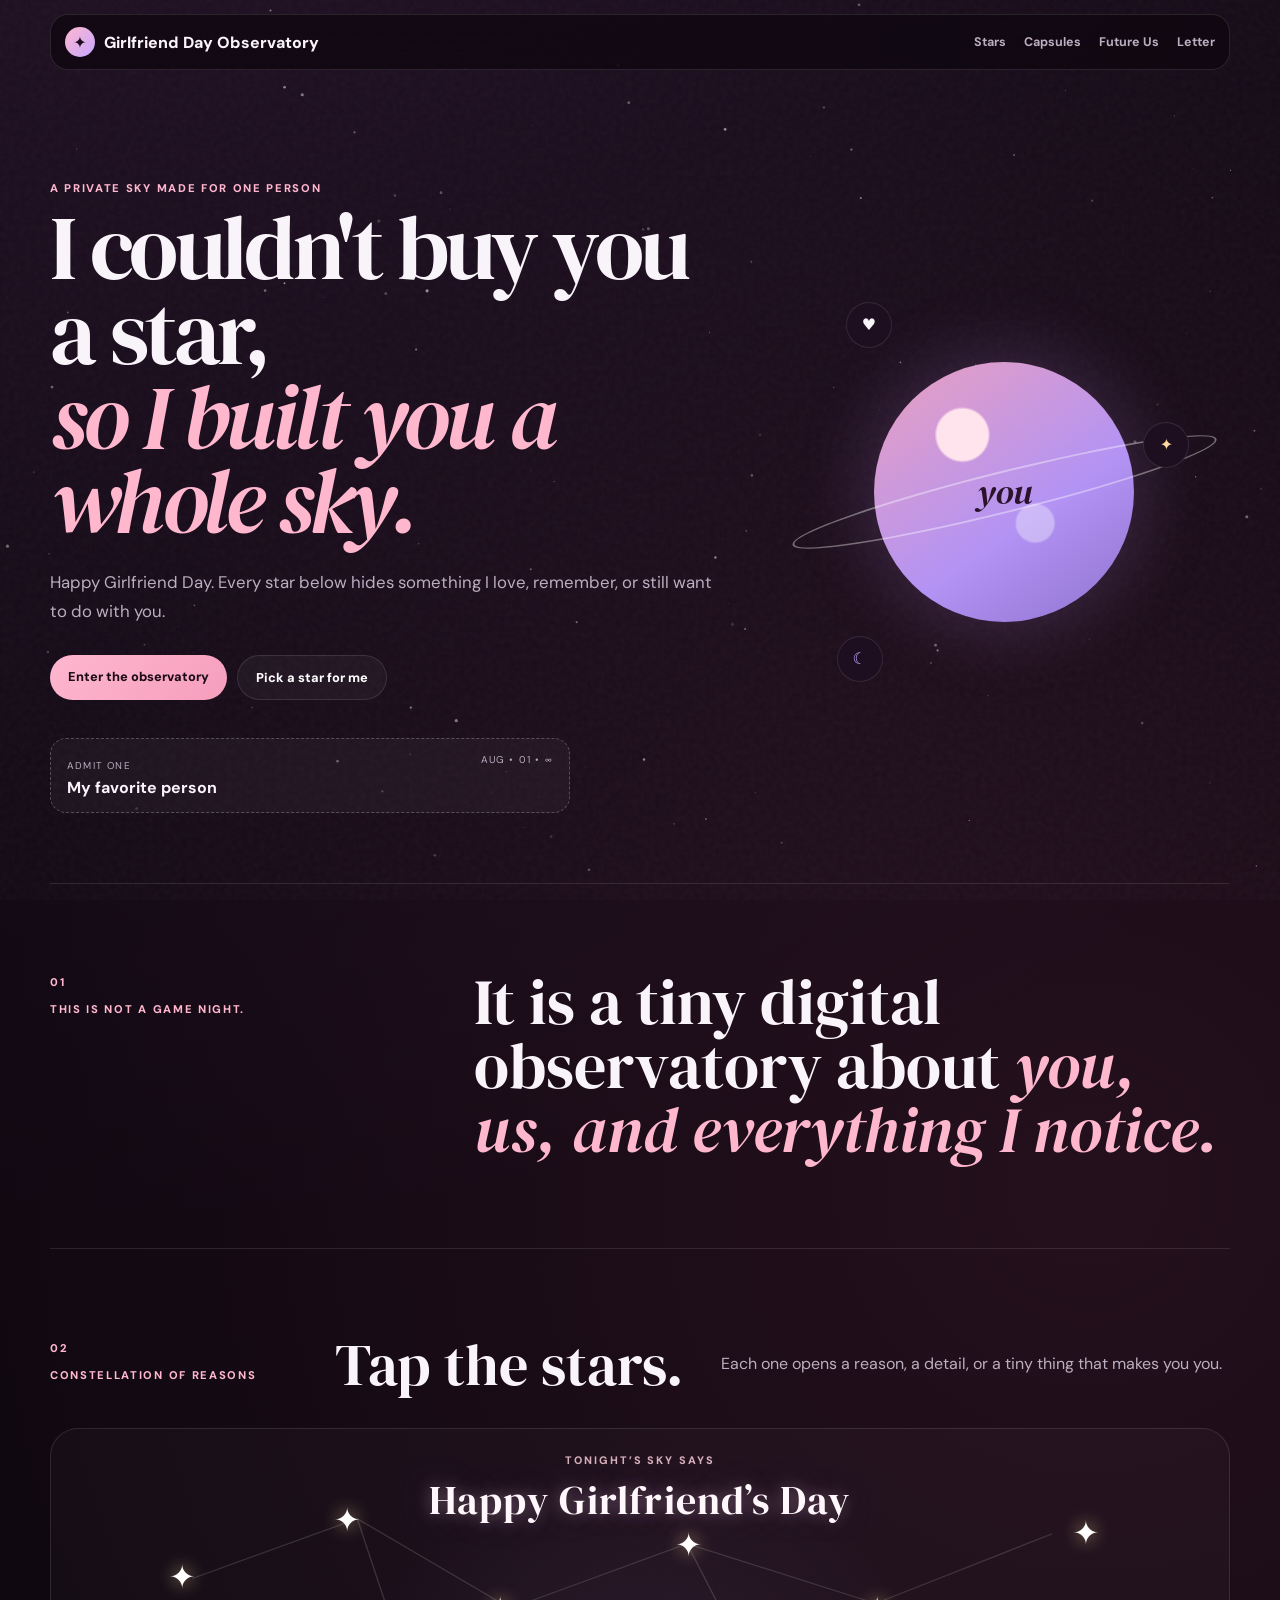
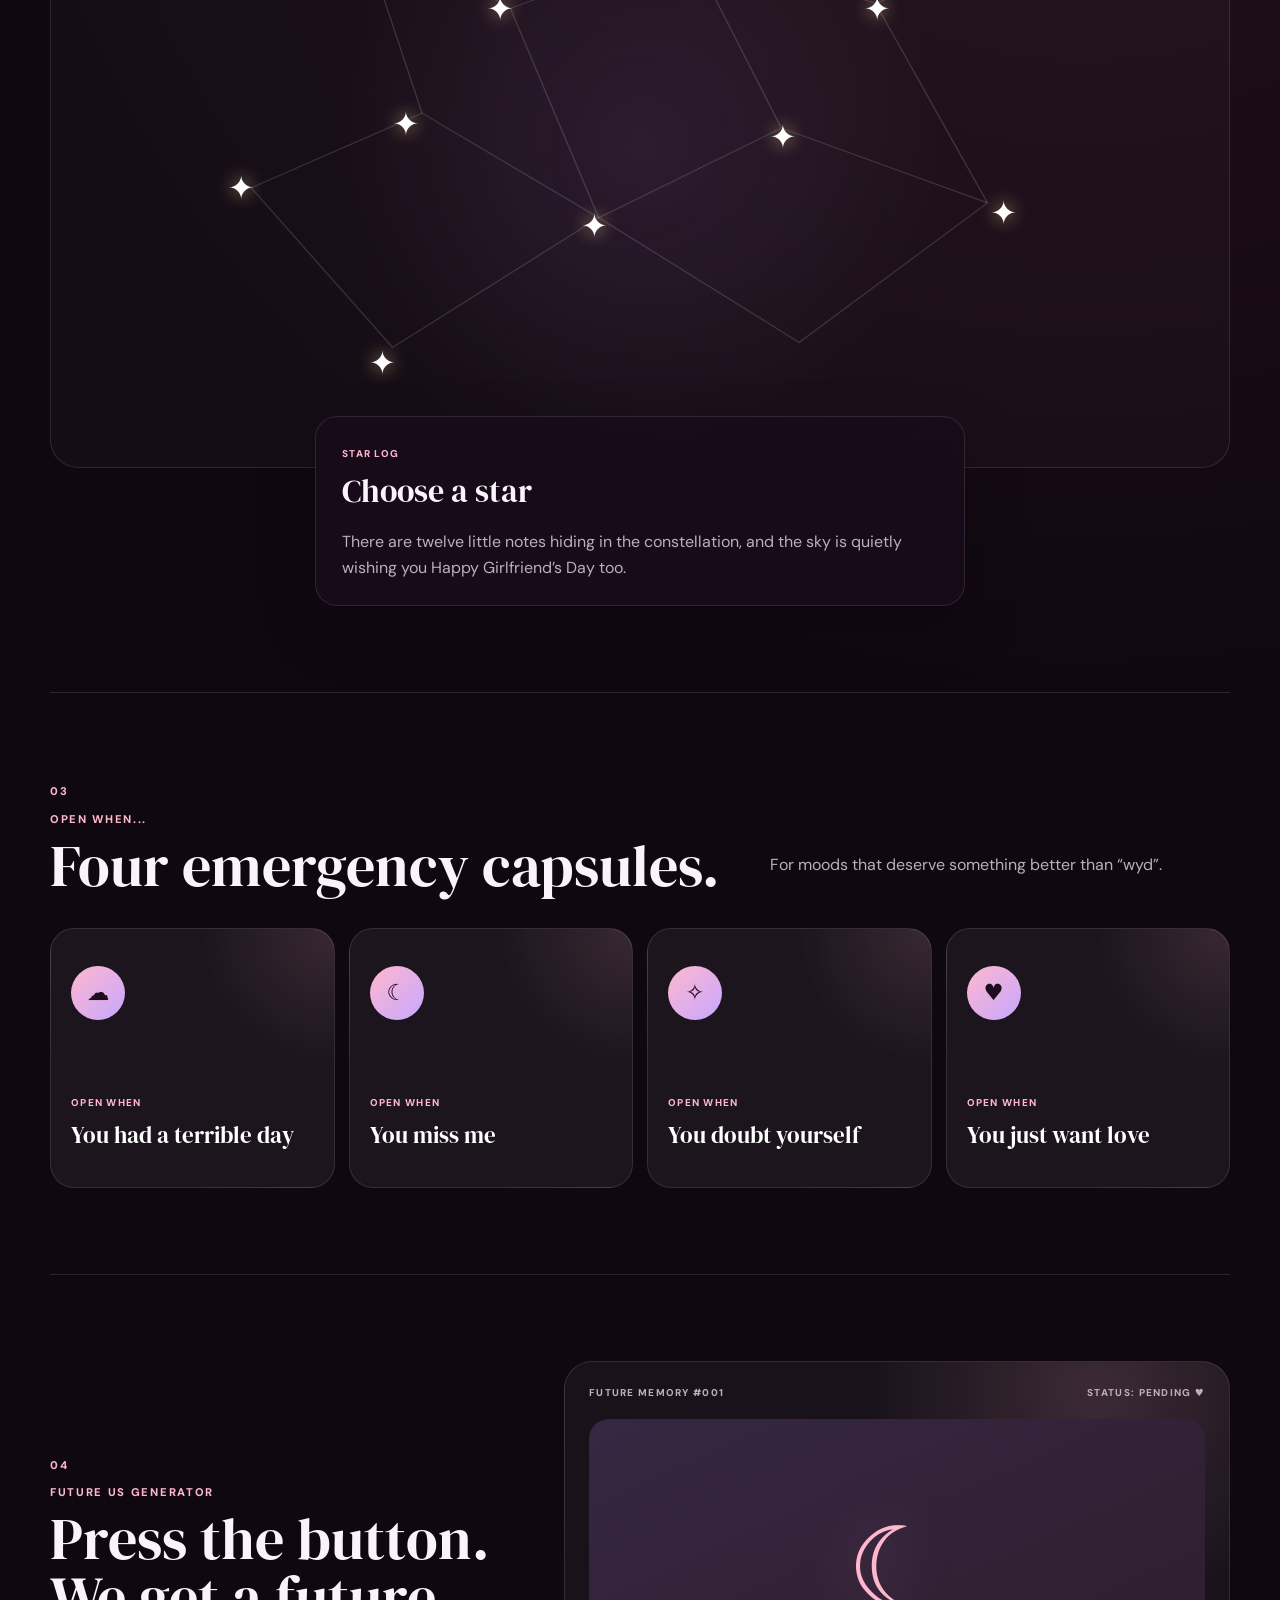
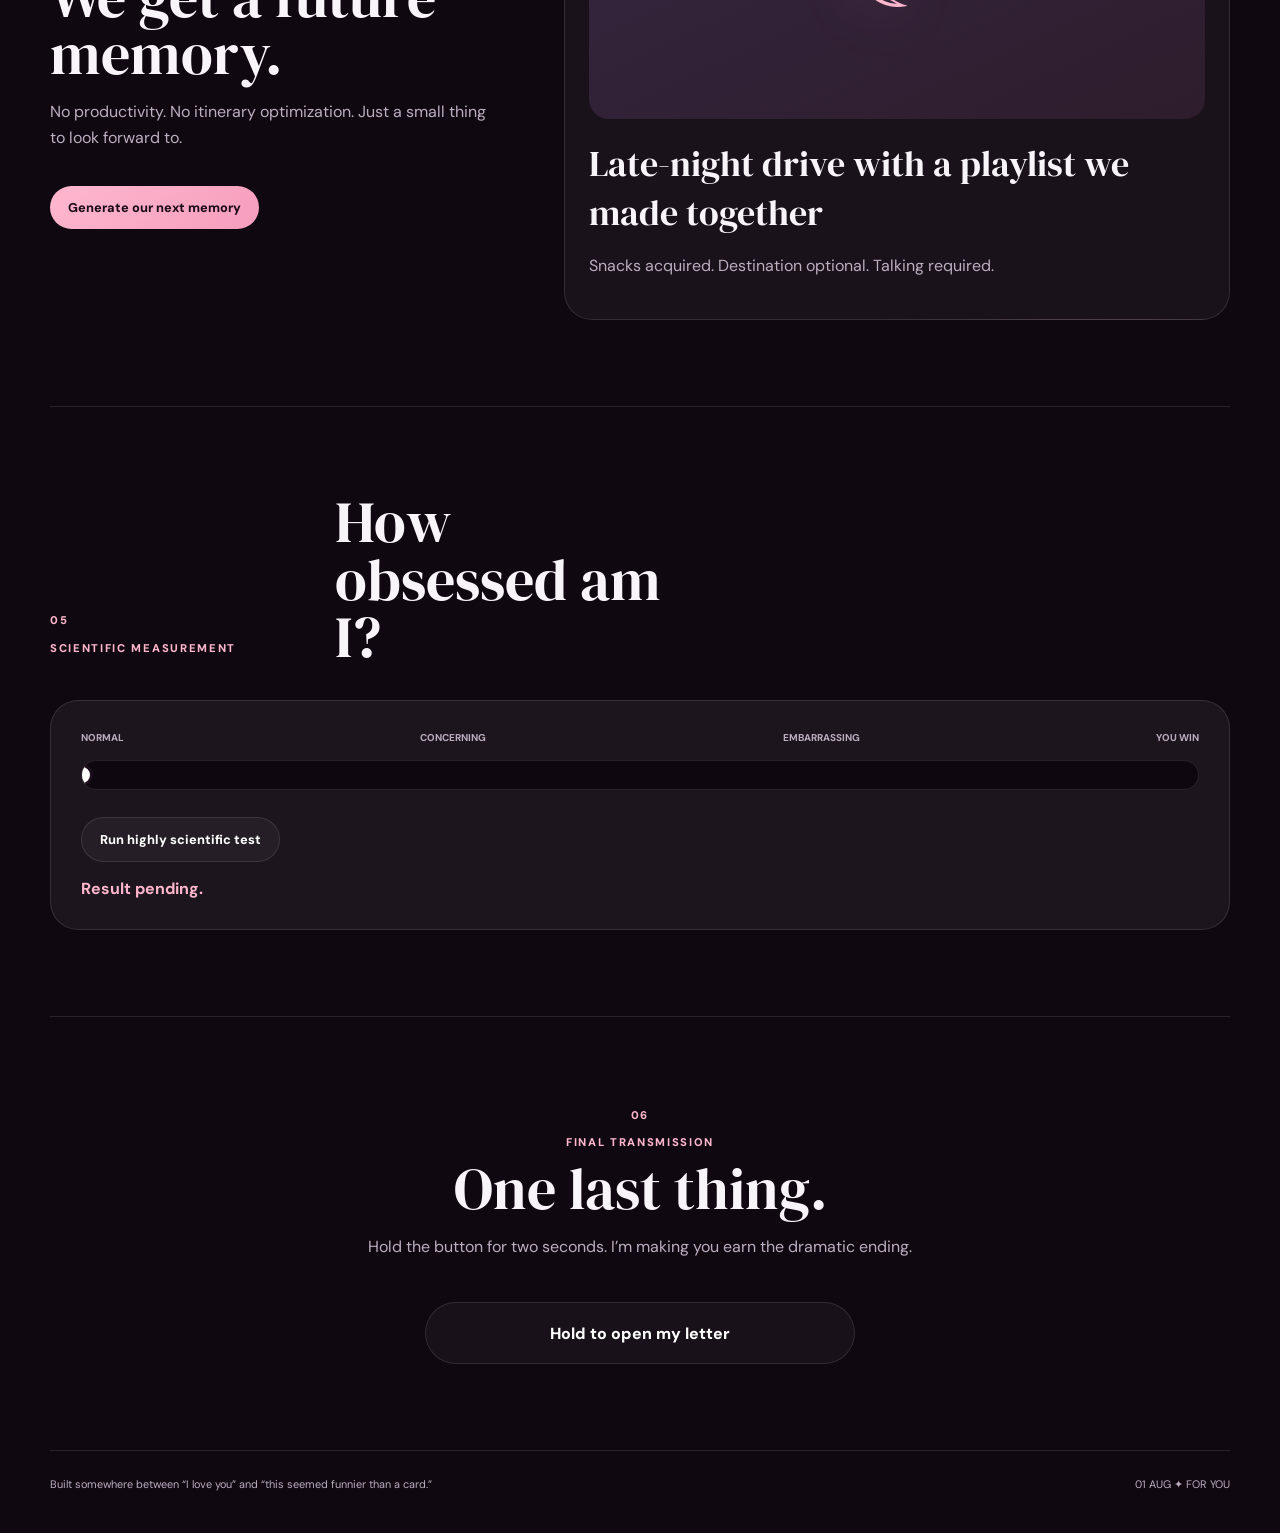
==== index.html @ 7afa55a2 "Add files via upload" ====
<!DOCTYPE html>
<html lang="en">
<head>
  <meta charset="UTF-8" />
  <meta name="viewport" content="width=device-width, initial-scale=1.0" />
  <meta name="theme-color" content="#120914" />
  <meta name="description" content="A private Happy Girlfriend Day observatory made for one person." />
  <title>For My Favorite Person ✦</title>
  <link rel="preconnect" href="https://fonts.googleapis.com">
  <link rel="preconnect" href="https://fonts.gstatic.com" crossorigin>
  <link href="https://fonts.googleapis.com/css2?family=DM+Sans:wght@400;500;600;700;800&family=DM+Serif+Display:ital@0;1&display=swap" rel="stylesheet">
  <link rel="stylesheet" href="styles.css?v=2" />
</head>
<body>
  <canvas id="sky" aria-hidden="true"></canvas>

  <div class="grain" aria-hidden="true"></div>

  <header class="topbar">
    <a class="brand" href="#home">
      <span class="brand-mark">✦</span>
      <span>Girlfriend Day Observatory</span>
    </a>
    <nav>
      <a href="#constellation">Stars</a>
      <a href="#capsules">Capsules</a>
      <a href="#future">Future Us</a>
      <a href="#letter">Letter</a>
    </nav>
  </header>

  <main>
    <section class="hero" id="home">
      <div class="hero-copy">
        <p class="eyebrow">A private sky made for one person</p>
        <h1>I couldn't buy you a star,<br><em>so I built you a whole sky.</em></h1>
        <p class="hero-sub">
          Happy Girlfriend Day. Every star below hides something I love, remember,
          or still want to do with you.
        </p>

        <div class="hero-actions">
          <a class="primary" href="#constellation">Enter the observatory</a>
          <button class="ghost" id="randomStarBtn" type="button">Pick a star for me</button>
        </div>

        <div class="ticket">
          <div>
            <span>ADMIT ONE</span>
            <strong>My favorite person</strong>
          </div>
          <div class="ticket-code">AUG • 01 • ∞</div>
        </div>
      </div>

      <div class="hero-orbit" aria-hidden="true">
        <div class="planet">
          <div class="planet-ring"></div>
          <span>you</span>
        </div>
        <span class="orbit-dot dot-1">♥</span>
        <span class="orbit-dot dot-2">✦</span>
        <span class="orbit-dot dot-3">☾</span>
      </div>
    </section>

    <section class="section intro-strip">
      <div>
        <span class="section-no">01</span>
        <p>This is not a game night.</p>
      </div>
      <h2>It is a tiny digital observatory about <em>you, us, and everything I notice.</em></h2>
    </section>

    <section class="section constellation-section" id="constellation">
      <div class="section-heading">
        <div>
          <span class="section-no">02</span>
          <p>Constellation of reasons</p>
        </div>
        <h2>Tap the stars.</h2>
        <p>Each one opens a reason, a detail, or a tiny thing that makes you you.</p>
      </div>

      <div class="constellation-wrap">
        <div class="constellation-message" aria-hidden="true">
          <span>Tonight’s sky says</span>
          <strong>Happy Girlfriend’s Day</strong>
        </div>
        <svg class="constellation-lines" viewBox="0 0 1000 640" preserveAspectRatio="none" aria-hidden="true">
          <path d="M120 150 L260 90 L390 180 L540 115 L700 175 L850 105" />
          <path d="M170 360 L315 285 L465 390 L620 300 L795 375" />
          <path d="M260 90 L315 285 M390 180 L465 390 M540 115 L620 300 M700 175 L795 375" />
          <path d="M170 360 L290 520 L465 390 L635 515 L795 375" />
        </svg>

        <button class="star s1" data-title="Your laugh" data-copy="The kind that makes me forget what I was saying because now I’m just watching you laugh.">✦</button>
        <button class="star s2" data-title="Your little rants" data-copy="I genuinely love the way a five-minute story becomes a full documentary when you care about something.">✦</button>
        <button class="star s3" data-title="Your softness" data-copy="You can be strong and still be so gentle with the people you love. I notice that.">✦</button>
        <button class="star s4" data-title="Your brain" data-copy="The way you think, argue, notice patterns, and somehow remember the weirdest details is ridiculously attractive.">✦</button>
        <button class="star s5" data-title="Your face when you’re trying not to smile" data-copy="You are terrible at hiding it. Please never get better at that.">✦</button>
        <button class="star s6" data-title="Your effort" data-copy="You show up. Even when you’re tired. Even when no one sees the effort behind it. I see it.">✦</button>
        <button class="star s7" data-title="The way we talk" data-copy="Serious for ten minutes, completely unserious for twenty, back to serious like nothing happened.">✦</button>
        <button class="star s8" data-title="How safe you feel" data-copy="Not boring-safe. Home-safe. Like I can be stupid, honest, quiet, annoying, tired, and still be wanted.">✦</button>
        <button class="star s9" data-title="Your ambition" data-copy="You want more from your life, and you actually work for it. That makes me proud of you.">✦</button>
        <button class="star s10" data-title="Us" data-copy="Somehow my favorite part is still the ordinary stuff. Sitting. Talking. Watching. Existing next to you.">✦</button>
        <button class="star s11" data-title="Your chaos" data-copy="Respectfully, you are occasionally a menace. Unfortunately for me, that is part of the charm.">✦</button>
        <button class="star s12" data-title="The future" data-copy="Not because I know every detail. Because I like the idea that there are still so many versions of us we haven’t met yet.">✦</button>
      </div>

      <div class="star-card" id="starCard" aria-live="polite">
        <span>STAR LOG</span>
        <h3>Choose a star</h3>
        <p>There are twelve little notes hiding in the constellation, and the sky is quietly wishing you Happy Girlfriend’s Day too.</p>
      </div>
    </section>

    <section class="section capsules-section" id="capsules">
      <div class="section-heading split">
        <div>
          <span class="section-no">03</span>
          <p>Open when...</p>
          <h2>Four emergency capsules.</h2>
        </div>
        <p>For moods that deserve something better than “wyd”.</p>
      </div>

      <div class="capsule-grid">
        <button class="capsule" data-capsule="bad-day">
          <span class="capsule-icon">☁</span>
          <small>OPEN WHEN</small>
          <strong>You had a terrible day</strong>
        </button>
        <button class="capsule" data-capsule="miss-me">
          <span class="capsule-icon">☾</span>
          <small>OPEN WHEN</small>
          <strong>You miss me</strong>
        </button>
        <button class="capsule" data-capsule="doubt">
          <span class="capsule-icon">✧</span>
          <small>OPEN WHEN</small>
          <strong>You doubt yourself</strong>
        </button>
        <button class="capsule" data-capsule="random">
          <span class="capsule-icon">♥</span>
          <small>OPEN WHEN</small>
          <strong>You just want love</strong>
        </button>
      </div>

      <dialog id="capsuleDialog">
        <button class="dialog-close" aria-label="Close" type="button">×</button>
        <span class="dialog-kicker">MESSAGE RECEIVED</span>
        <h3 id="capsuleTitle"></h3>
        <p id="capsuleCopy"></p>
        <div class="dialog-signoff">— from your extremely biased boyfriend</div>
      </dialog>
    </section>

    <section class="section future-section" id="future">
      <div class="future-copy">
        <span class="section-no">04</span>
        <p>Future us generator</p>
        <h2>Press the button.<br>We get a future memory.</h2>
        <p class="muted">No productivity. No itinerary optimization. Just a small thing to look forward to.</p>
        <button class="primary" id="futureBtn" type="button">Generate our next memory</button>
      </div>

      <div class="future-card" id="futureCard">
        <div class="future-card-top">
          <span>FUTURE MEMORY #001</span>
          <span>STATUS: PENDING ♥</span>
        </div>
        <div class="future-visual">
          <span class="future-symbol">☾</span>
        </div>
        <h3>Late-night drive with a playlist we made together</h3>
        <p>Snacks acquired. Destination optional. Talking required.</p>
      </div>
    </section>

    <section class="section meter-section">
      <div class="section-heading">
        <div>
          <span class="section-no">05</span>
          <p>Scientific measurement</p>
        </div>
        <h2>How obsessed am I?</h2>
      </div>

      <div class="meter-shell">
        <div class="meter-labels">
          <span>normal</span>
          <span>concerning</span>
          <span>embarrassing</span>
          <span>you win</span>
        </div>
        <div class="meter-track">
          <div class="meter-fill" id="meterFill"></div>
          <div class="meter-knob" id="meterKnob"></div>
        </div>
        <button class="ghost light" id="meterBtn" type="button">Run highly scientific test</button>
        <p id="meterResult">Result pending.</p>
      </div>
    </section>

    <section class="section letter-section" id="letter">
      <div class="letter-panel">
        <span class="section-no">06</span>
        <p>Final transmission</p>
        <h2>One last thing.</h2>
        <p class="muted">
          Hold the button for two seconds. I’m making you earn the dramatic ending.
        </p>

        <button class="hold-button" id="holdButton" type="button">
          <span class="hold-progress" id="holdProgress"></span>
          <span class="hold-label">Hold to open my letter</span>
        </button>

        <div class="final-letter" id="finalLetter" hidden>
          <span>For you,</span>
          <p>
            Happy Girlfriend Day. I know there are a thousand easier ways to say I love you,
            but apparently I am the kind of person who builds a website instead.
          </p>
          <p>
            Thank you for being the person I can be serious with, stupid with, quiet with,
            competitive with, and completely myself with. I love the big moments with you,
            but I think I love the tiny ones even more.
          </p>
          <p>
            I hope you always know how loved, admired, wanted, and chosen you are.
            Not just today. Not just when things are easy. You.
          </p>
          <strong>Happy Girlfriend Day, pretty girl. ♥</strong>
        </div>
      </div>
    </section>
  </main>

  <footer>
    <span>Built somewhere between “I love you” and “this seemed funnier than a card.”</span>
    <span>01 AUG ✦ FOR YOU</span>
  </footer>

  <script src="script.js?v=2"></script>
</body>
</html>
---- styles.css ----
:root {
  --ink: #f9f3fa;
  --muted: #bcaec1;
  --bg: #100811;
  --bg-2: #160a19;
  --card: rgba(255,255,255,.055);
  --line: rgba(255,255,255,.11);
  --pink: #ffb7ce;
  --rose: #ed769c;
  --lav: #c7a7ff;
  --gold: #ffd99c;
}
* { box-sizing: border-box; }
html { scroll-behavior: smooth; }
body {
  margin: 0;
  min-height: 100vh;
  color: var(--ink);
  background:
    radial-gradient(circle at 15% -10%, rgba(140, 75, 160, .16), transparent 32%),
    radial-gradient(circle at 85% 25%, rgba(217, 88, 137, .10), transparent 30%),
    var(--bg);
  font-family: "DM Sans", system-ui, sans-serif;
  overflow-x: hidden;
}
button, a, input, select { font: inherit; }
a { color: inherit; }
#sky {
  position: fixed;
  inset: 0;
  z-index: -3;
  width: 100%;
  height: 100%;
  opacity: .62;
}
.grain {
  position: fixed;
  inset: 0;
  z-index: -2;
  opacity: .055;
  pointer-events: none;
  background-image: url("data:image/svg+xml,%3Csvg viewBox='0 0 180 180' xmlns='http://www.w3.org/2000/svg'%3E%3Cfilter id='n'%3E%3CfeTurbulence type='fractalNoise' baseFrequency='.9' numOctaves='4' stitchTiles='stitch'/%3E%3C/filter%3E%3Crect width='100%25' height='100%25' filter='url(%23n)' opacity='.7'/%3E%3C/svg%3E");
}
.topbar {
  position: sticky;
  top: 0;
  z-index: 50;
  width: min(1180px, calc(100% - 32px));
  margin: 14px auto 0;
  padding: 12px 14px;
  border: 1px solid var(--line);
  border-radius: 18px;
  display: flex;
  align-items: center;
  justify-content: space-between;
  gap: 20px;
  background: rgba(13, 6, 15, .72);
  backdrop-filter: blur(18px);
}
.brand {
  display: inline-flex;
  align-items: center;
  gap: 9px;
  text-decoration: none;
  font-weight: 800;
}
.brand-mark {
  width: 30px;
  height: 30px;
  border-radius: 50%;
  display: grid;
  place-items: center;
  color: #1c0d1d;
  background: linear-gradient(135deg, var(--pink), var(--lav));
}
.topbar nav {
  display: flex;
  gap: 18px;
}
.topbar nav a {
  color: var(--muted);
  font-size: .78rem;
  font-weight: 700;
  text-decoration: none;
}
.topbar nav a:hover { color: #fff; }

main {
  width: min(1180px, calc(100% - 32px));
  margin: 0 auto;
}
.hero {
  min-height: 88vh;
  padding: 100px 0 70px;
  display: grid;
  grid-template-columns: minmax(0, 1.2fr) minmax(340px, .8fr);
  align-items: center;
  gap: 50px;
}
.eyebrow,
.section-no,
.section-heading > div > p,
.intro-strip > div > p,
.future-copy > p:first-of-type,
.letter-panel > p:first-of-type {
  color: var(--pink);
  font-size: .7rem;
  font-weight: 800;
  letter-spacing: .15em;
  text-transform: uppercase;
}
.hero h1,
.section h2,
.star-card h3,
.future-card h3,
dialog h3 {
  margin: 0;
  font-family: "DM Serif Display", Georgia, serif;
  font-weight: 400;
}
.hero h1 {
  max-width: 900px;
  font-size: clamp(3rem, 7vw, 6.9rem);
  line-height: .94;
  letter-spacing: -.04em;
}
.hero h1 em {
  color: var(--pink);
  font-weight: 400;
}
.hero-sub {
  max-width: 720px;
  margin: 25px 0 0;
  color: var(--muted);
  font-size: 1.05rem;
  line-height: 1.7;
}
.hero-actions {
  margin-top: 30px;
  display: flex;
  flex-wrap: wrap;
  gap: 10px;
}
.primary, .ghost {
  border: 0;
  border-radius: 999px;
  padding: 13px 18px;
  cursor: pointer;
  font-size: .8rem;
  font-weight: 800;
  text-decoration: none;
}
.primary {
  color: #1c0b17;
  background: linear-gradient(135deg, var(--pink), #f59ebd);
}
.ghost {
  border: 1px solid var(--line);
  color: #fff;
  background: rgba(255,255,255,.04);
}
.primary:hover, .ghost:hover { transform: translateY(-1px); }
.ticket {
  width: min(520px, 100%);
  margin-top: 38px;
  border: 1px dashed rgba(255,255,255,.24);
  border-radius: 16px;
  padding: 14px 16px;
  display: flex;
  justify-content: space-between;
  gap: 20px;
  background: rgba(255,255,255,.035);
}
.ticket span, .ticket-code {
  color: var(--muted);
  font-size: .62rem;
  letter-spacing: .12em;
}
.ticket strong {
  display: block;
  margin-top: 3px;
}
.hero-orbit {
  position: relative;
  min-height: 500px;
  display: grid;
  place-items: center;
}
.planet {
  position: relative;
  width: 260px;
  height: 260px;
  border-radius: 50%;
  display: grid;
  place-items: center;
  color: #2b142b;
  background:
    radial-gradient(circle at 34% 28%, #ffe4ed 0 10%, transparent 11%),
    radial-gradient(circle at 62% 62%, rgba(255,255,255,.35) 0 8%, transparent 9%),
    linear-gradient(145deg, #eaa0bf, #b393f4 60%, #8f72cf);
  box-shadow: 0 0 80px rgba(201, 154, 255, .22);
}
.planet span {
  font-family: "DM Serif Display", serif;
  font-size: 2.2rem;
  font-style: italic;
}
.planet-ring {
  position: absolute;
  inset: 42% -34%;
  border: 2px solid rgba(255,255,255,.38);
  border-radius: 50%;
  transform: rotate(-14deg);
}
.orbit-dot {
  position: absolute;
  width: 46px;
  height: 46px;
  border: 1px solid var(--line);
  border-radius: 50%;
  display: grid;
  place-items: center;
  background: #1d0e20;
}
.dot-1 { top: 12%; left: 15%; }
.dot-2 { right: 9%; top: 36%; color: var(--gold); }
.dot-3 { left: 13%; bottom: 12%; color: var(--lav); }

.section {
  padding: 86px 0;
  border-top: 1px solid var(--line);
}
.intro-strip {
  display: grid;
  grid-template-columns: .65fr 1.35fr;
  gap: 60px;
  align-items: start;
}
.intro-strip h2 {
  max-width: 900px;
  font-size: clamp(2.3rem, 5vw, 4.8rem);
  line-height: 1;
}
.intro-strip h2 em { color: var(--pink); }
.section-heading {
  margin-bottom: 34px;
  display: grid;
  grid-template-columns: .5fr .7fr 1fr;
  gap: 30px;
  align-items: end;
}
.section-heading h2,
.future-copy h2,
.letter-panel h2 {
  font-size: clamp(2.4rem, 4.5vw, 4.7rem);
  line-height: 1;
}
.section-heading > p,
.muted {
  color: var(--muted);
  line-height: 1.65;
}
.section-heading.split {
  grid-template-columns: 1.2fr .8fr;
}
.section-heading.split > div h2 { margin-top: 6px; }

.constellation-wrap {
  position: relative;
  min-height: 640px;
  border: 1px solid var(--line);
  border-radius: 28px;
  overflow: hidden;
  background:
    radial-gradient(circle at center, rgba(159, 115, 200, .12), transparent 45%),
    rgba(255,255,255,.025);
}
.constellation-lines {
  position: absolute;
  inset: 0;
  width: 100%;
  height: 100%;
}
.constellation-lines path {
  fill: none;
  stroke: rgba(255,255,255,.14);
  stroke-width: 1.2;
}
.star {
  position: absolute;
  border: 0;
  padding: 0;
  color: #fff;
  background: none;
  cursor: pointer;
  font-size: 2rem;
  text-shadow: 0 0 18px rgba(255,222,154,.75);
  transition: transform .2s ease, color .2s ease;
}
.star:hover, .star.active {
  color: var(--gold);
  transform: scale(1.45) rotate(12deg);
}
.s1 { left: 10%; top: 20%; }
.s2 { left: 24%; top: 11%; }
.s3 { left: 37%; top: 25%; }
.s4 { left: 53%; top: 15%; }
.s5 { left: 69%; top: 25%; }
.s6 { right: 11%; top: 13%; }
.s7 { left: 15%; top: 53%; }
.s8 { left: 29%; top: 43%; }
.s9 { left: 45%; top: 59%; }
.s10 { left: 61%; top: 45%; }
.s11 { right: 18%; top: 57%; }
.s12 { left: 27%; bottom: 13%; }
.star-card {
  margin: -52px auto 0;
  position: relative;
  z-index: 3;
  width: min(650px, calc(100% - 42px));
  border: 1px solid var(--line);
  border-radius: 22px;
  padding: 24px 26px;
  background: rgba(24, 11, 27, .92);
  backdrop-filter: blur(16px);
  box-shadow: 0 25px 60px rgba(0,0,0,.24);
}
.star-card > span,
.dialog-kicker,
.future-card-top,
.capsule small {
  color: var(--pink);
  font-size: .62rem;
  font-weight: 800;
  letter-spacing: .13em;
}
.star-card h3 {
  margin-top: 7px;
  font-size: 2rem;
}
.star-card p {
  margin-bottom: 0;
  color: var(--muted);
  line-height: 1.65;
}

.capsule-grid {
  display: grid;
  grid-template-columns: repeat(4, 1fr);
  gap: 14px;
}
.capsule {
  min-height: 260px;
  border: 1px solid var(--line);
  border-radius: 24px;
  padding: 20px;
  color: #fff;
  background:
    radial-gradient(circle at top right, rgba(255,183,206,.12), transparent 35%),
    var(--card);
  cursor: pointer;
  text-align: left;
  transition: transform .2s ease, background .2s ease;
}
.capsule:hover {
  transform: translateY(-5px);
  background-color: rgba(255,255,255,.075);
}
.capsule-icon {
  width: 54px;
  height: 54px;
  margin-bottom: 70px;
  border-radius: 50%;
  display: grid;
  place-items: center;
  color: #1e0d1c;
  background: linear-gradient(135deg, var(--pink), var(--lav));
  font-size: 1.4rem;
}
.capsule strong {
  display: block;
  margin-top: 8px;
  font-family: "DM Serif Display", serif;
  font-size: 1.45rem;
  font-weight: 400;
}
dialog {
  width: min(590px, calc(100% - 32px));
  border: 1px solid var(--line);
  border-radius: 26px;
  padding: 32px;
  color: #fff;
  background: #1a0d1d;
  box-shadow: 0 40px 100px rgba(0,0,0,.55);
}
dialog::backdrop {
  background: rgba(5,2,7,.75);
  backdrop-filter: blur(8px);
}
.dialog-close {
  position: absolute;
  right: 14px;
  top: 12px;
  border: 0;
  color: var(--muted);
  background: none;
  cursor: pointer;
  font-size: 1.7rem;
}
dialog h3 {
  margin-top: 12px;
  font-size: 2.5rem;
}
dialog p {
  color: #dfd1e2;
  line-height: 1.8;
}
.dialog-signoff {
  margin-top: 20px;
  color: var(--pink);
  font-size: .78rem;
  font-weight: 700;
}

.future-section {
  display: grid;
  grid-template-columns: .8fr 1.2fr;
  gap: 70px;
  align-items: center;
}
.future-copy .primary { margin-top: 18px; }
.future-card {
  border: 1px solid var(--line);
  border-radius: 28px;
  padding: 24px;
  background:
    radial-gradient(circle at 80% 5%, rgba(255,183,206,.15), transparent 30%),
    rgba(255,255,255,.045);
}
.future-card-top {
  display: flex;
  justify-content: space-between;
  color: var(--muted);
}
.future-visual {
  height: 300px;
  margin: 20px 0;
  border-radius: 20px;
  display: grid;
  place-items: center;
  background:
    linear-gradient(155deg, rgba(199,167,255,.18), rgba(255,183,206,.10)),
    #160b19;
}
.future-symbol {
  font-size: 7rem;
  color: var(--pink);
  filter: drop-shadow(0 0 30px rgba(255,183,206,.28));
}
.future-card h3 { font-size: 2.25rem; }
.future-card p { color: var(--muted); line-height: 1.6; }

.meter-shell {
  border: 1px solid var(--line);
  border-radius: 28px;
  padding: 30px;
  background: var(--card);
}
.meter-labels {
  display: flex;
  justify-content: space-between;
  color: var(--muted);
  font-size: .62rem;
  font-weight: 700;
  text-transform: uppercase;
}
.meter-track {
  position: relative;
  height: 30px;
  margin: 16px 0 24px;
  border: 1px solid var(--line);
  border-radius: 999px;
  overflow: hidden;
  background: #0e0710;
}
.meter-fill {
  width: 0%;
  height: 100%;
  border-radius: inherit;
  background: linear-gradient(90deg, #8a66c2, var(--rose), #ffbf8e);
  transition: width 1.4s cubic-bezier(.16,1,.3,1);
}
.meter-knob {
  position: absolute;
  top: 50%;
  left: 0%;
  width: 22px;
  height: 22px;
  border: 3px solid #1b0d1c;
  border-radius: 50%;
  transform: translate(-50%,-50%);
  background: #fff;
  transition: left 1.4s cubic-bezier(.16,1,.3,1);
}
.ghost.light { margin-top: 3px; }
#meterResult {
  margin: 16px 0 0;
  color: var(--pink);
  font-weight: 700;
}

.letter-panel {
  width: min(820px, 100%);
  margin: 0 auto;
  text-align: center;
}
.hold-button {
  position: relative;
  width: min(430px, 100%);
  height: 62px;
  margin-top: 26px;
  border: 1px solid var(--line);
  border-radius: 999px;
  overflow: hidden;
  color: #fff;
  background: rgba(255,255,255,.04);
  cursor: pointer;
}
.hold-progress {
  position: absolute;
  inset: 0 auto 0 0;
  width: 0%;
  background: linear-gradient(90deg, rgba(255,183,206,.25), rgba(199,167,255,.35));
}
.hold-label {
  position: relative;
  z-index: 2;
  font-weight: 800;
}
.final-letter {
  margin-top: 35px;
  border: 1px solid var(--line);
  border-radius: 26px;
  padding: clamp(26px, 5vw, 54px);
  text-align: left;
  background:
    linear-gradient(180deg, rgba(255,255,255,.055), rgba(255,255,255,.025));
}
.final-letter > span {
  color: var(--pink);
  font-family: "DM Serif Display", serif;
  font-size: 1.3rem;
  font-style: italic;
}
.final-letter p {
  color: #e7dbe9;
  font-family: "DM Serif Display", serif;
  font-size: 1.22rem;
  line-height: 1.75;
}
.final-letter strong {
  display: block;
  margin-top: 25px;
  color: var(--pink);
  font-family: "DM Serif Display", serif;
  font-size: 1.6rem;
}

footer {
  width: min(1180px, calc(100% - 32px));
  margin: 0 auto;
  padding: 26px 0 42px;
  border-top: 1px solid var(--line);
  display: flex;
  justify-content: space-between;
  gap: 20px;
  color: var(--muted);
  font-size: .68rem;
}

@media (max-width: 900px) {
  .hero {
    grid-template-columns: 1fr;
    padding-top: 70px;
  }
  .hero-orbit { min-height: 420px; }
  .section-heading { grid-template-columns: 1fr; }
  .capsule-grid { grid-template-columns: repeat(2, 1fr); }
  .future-section { grid-template-columns: 1fr; }
  .intro-strip { grid-template-columns: 1fr; }
}
@media (max-width: 640px) {
  .topbar nav { display: none; }
  .hero { padding-top: 55px; }
  .hero h1 { font-size: clamp(3rem, 15vw, 5.2rem); }
  .planet { width: 210px; height: 210px; }
  .capsule-grid { grid-template-columns: 1fr; }
  .constellation-wrap { min-height: 560px; }
  .ticket { flex-direction: column; }
  .future-card-top, footer { flex-direction: column; }
  .meter-labels span:nth-child(2),
  .meter-labels span:nth-child(3) { display: none; }
}


.constellation-message {
  position: absolute;
  top: 24px;
  left: 50%;
  z-index: 2;
  transform: translateX(-50%);
  width: min(88%, 560px);
  text-align: center;
  pointer-events: none;
}
.constellation-message span {
  display: block;
  margin-bottom: 6px;
  color: rgba(255, 210, 222, .82);
  font-size: .68rem;
  font-weight: 800;
  letter-spacing: .18em;
  text-transform: uppercase;
}
.constellation-message strong {
  display: inline-block;
  color: #fff7fb;
  font-family: "DM Serif Display", Georgia, serif;
  font-size: clamp(1.55rem, 3.2vw, 2.5rem);
  font-weight: 400;
  letter-spacing: .03em;
  text-shadow:
    0 0 16px rgba(255, 210, 230, .35),
    0 0 38px rgba(199, 167, 255, .22);
}

@media (max-width: 640px) {
  .constellation-message {
    top: 18px;
    width: min(92%, 420px);
  }
  .constellation-message strong {
    font-size: 1.35rem;
  }
}
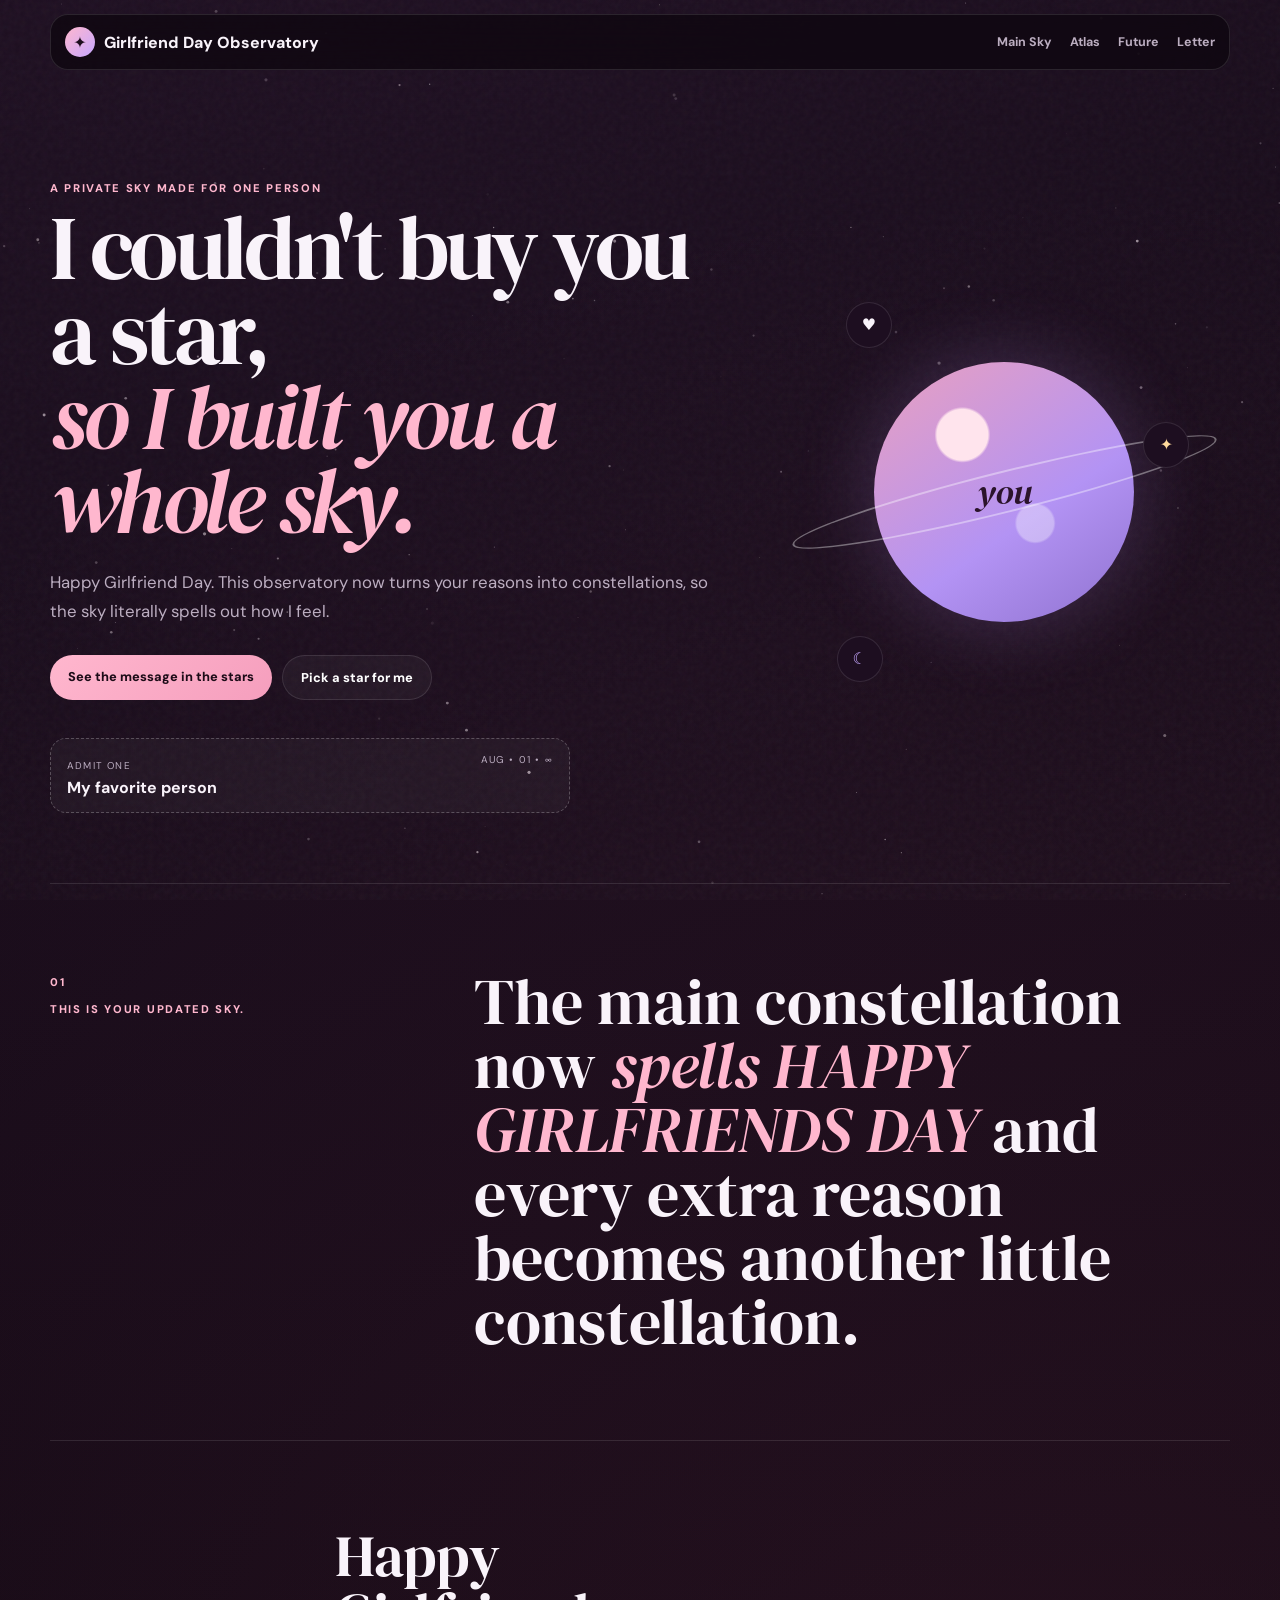
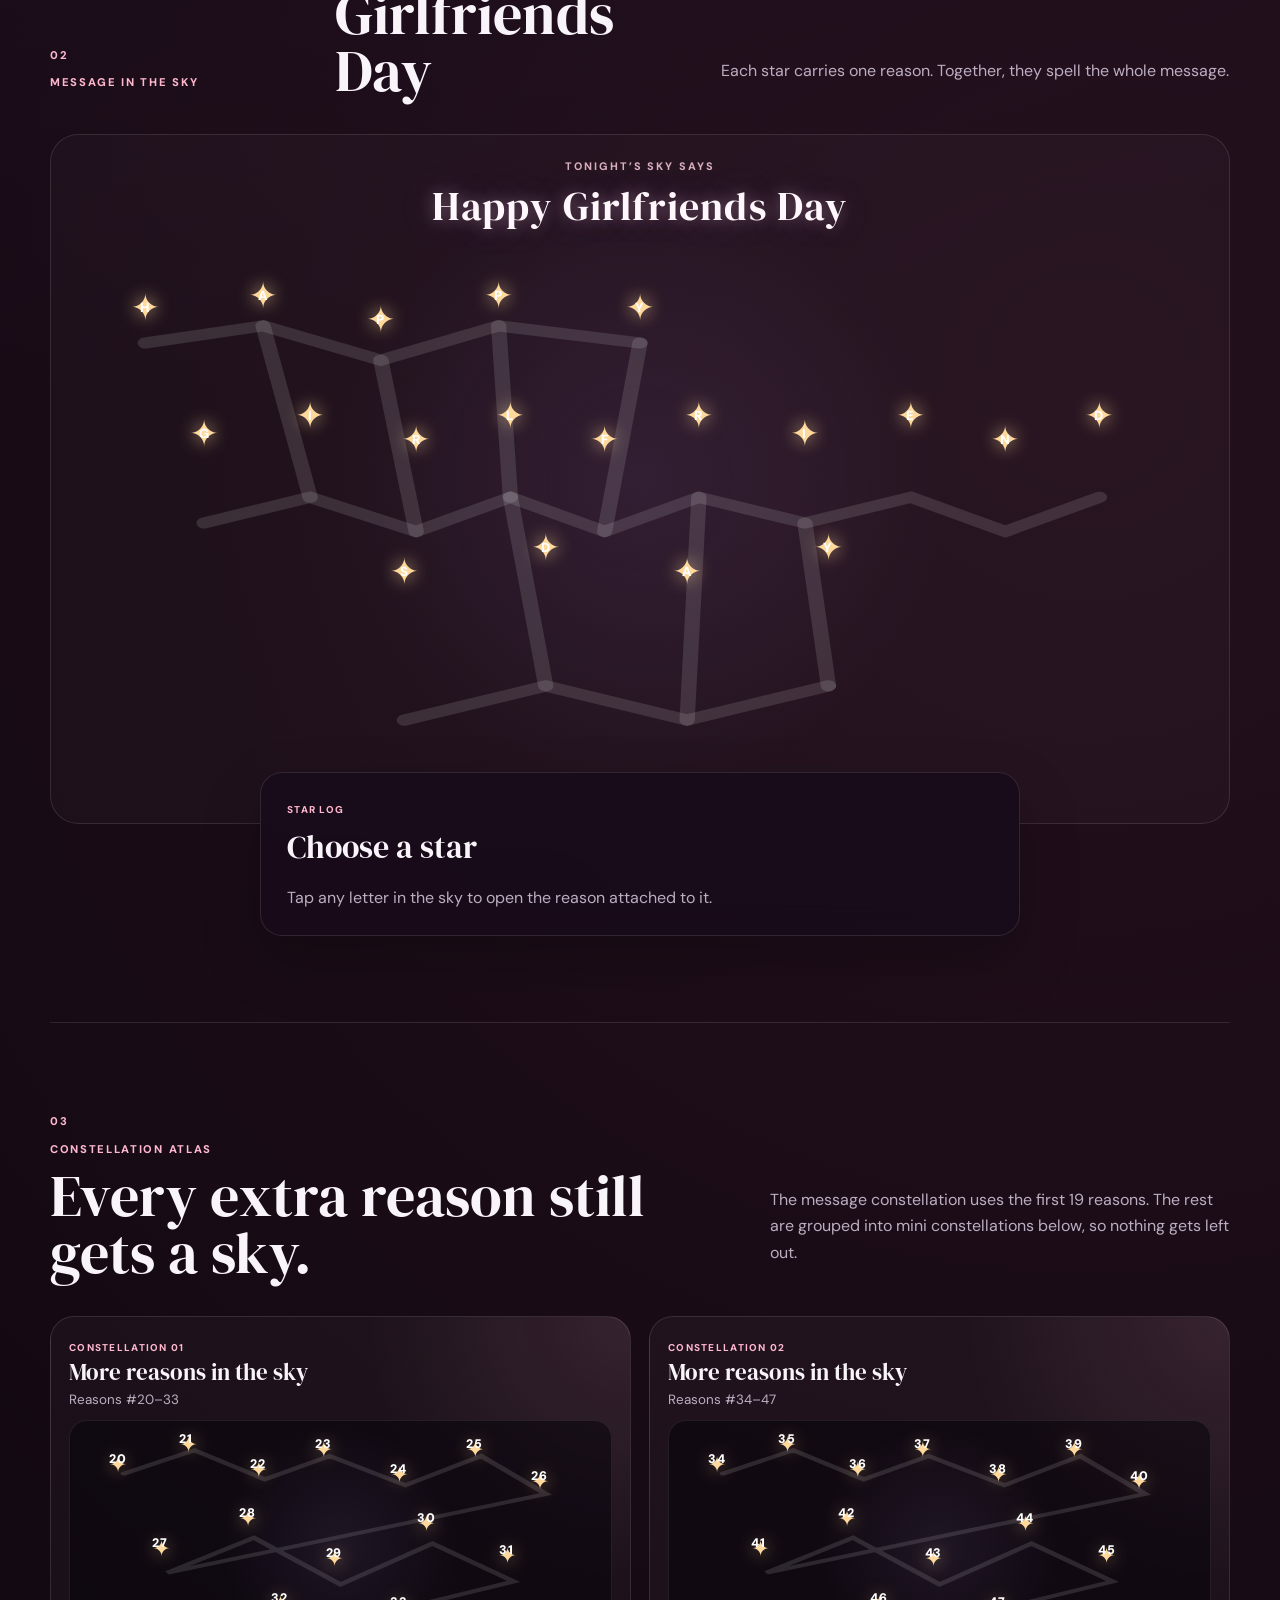
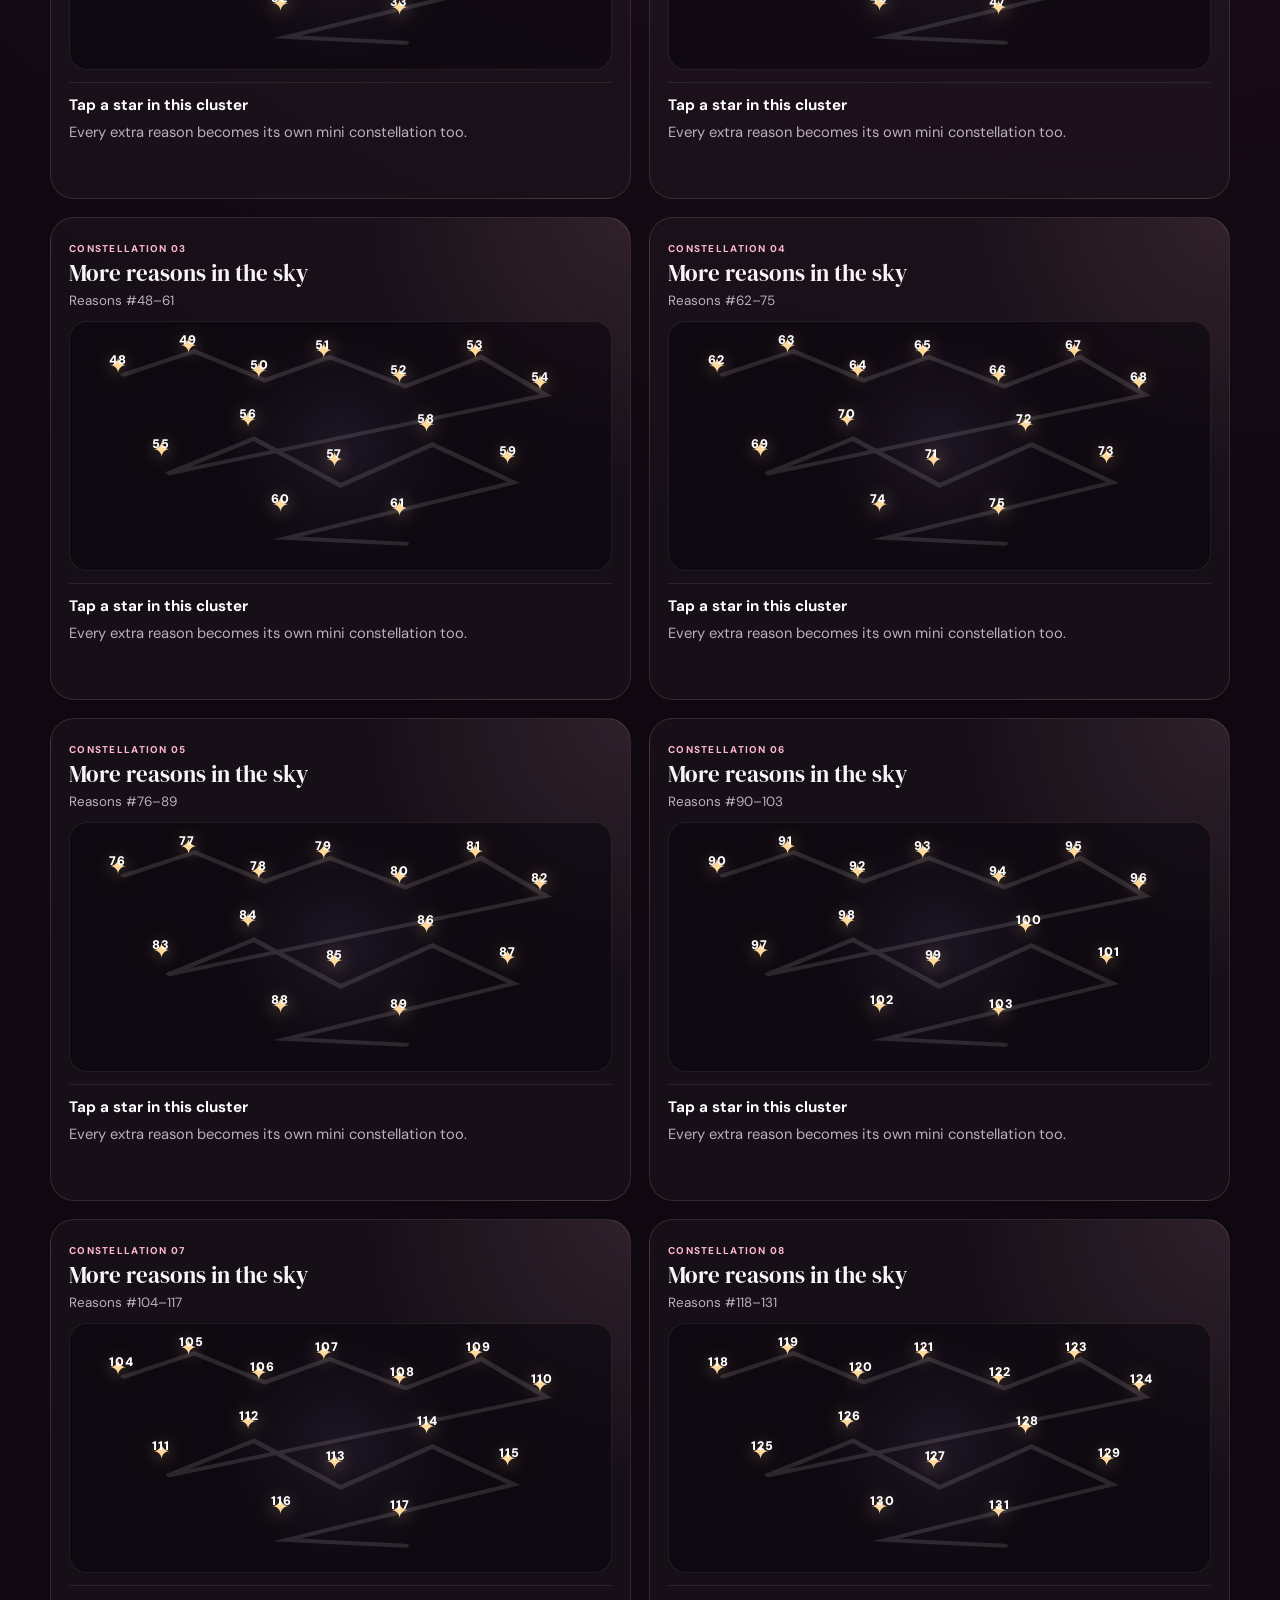
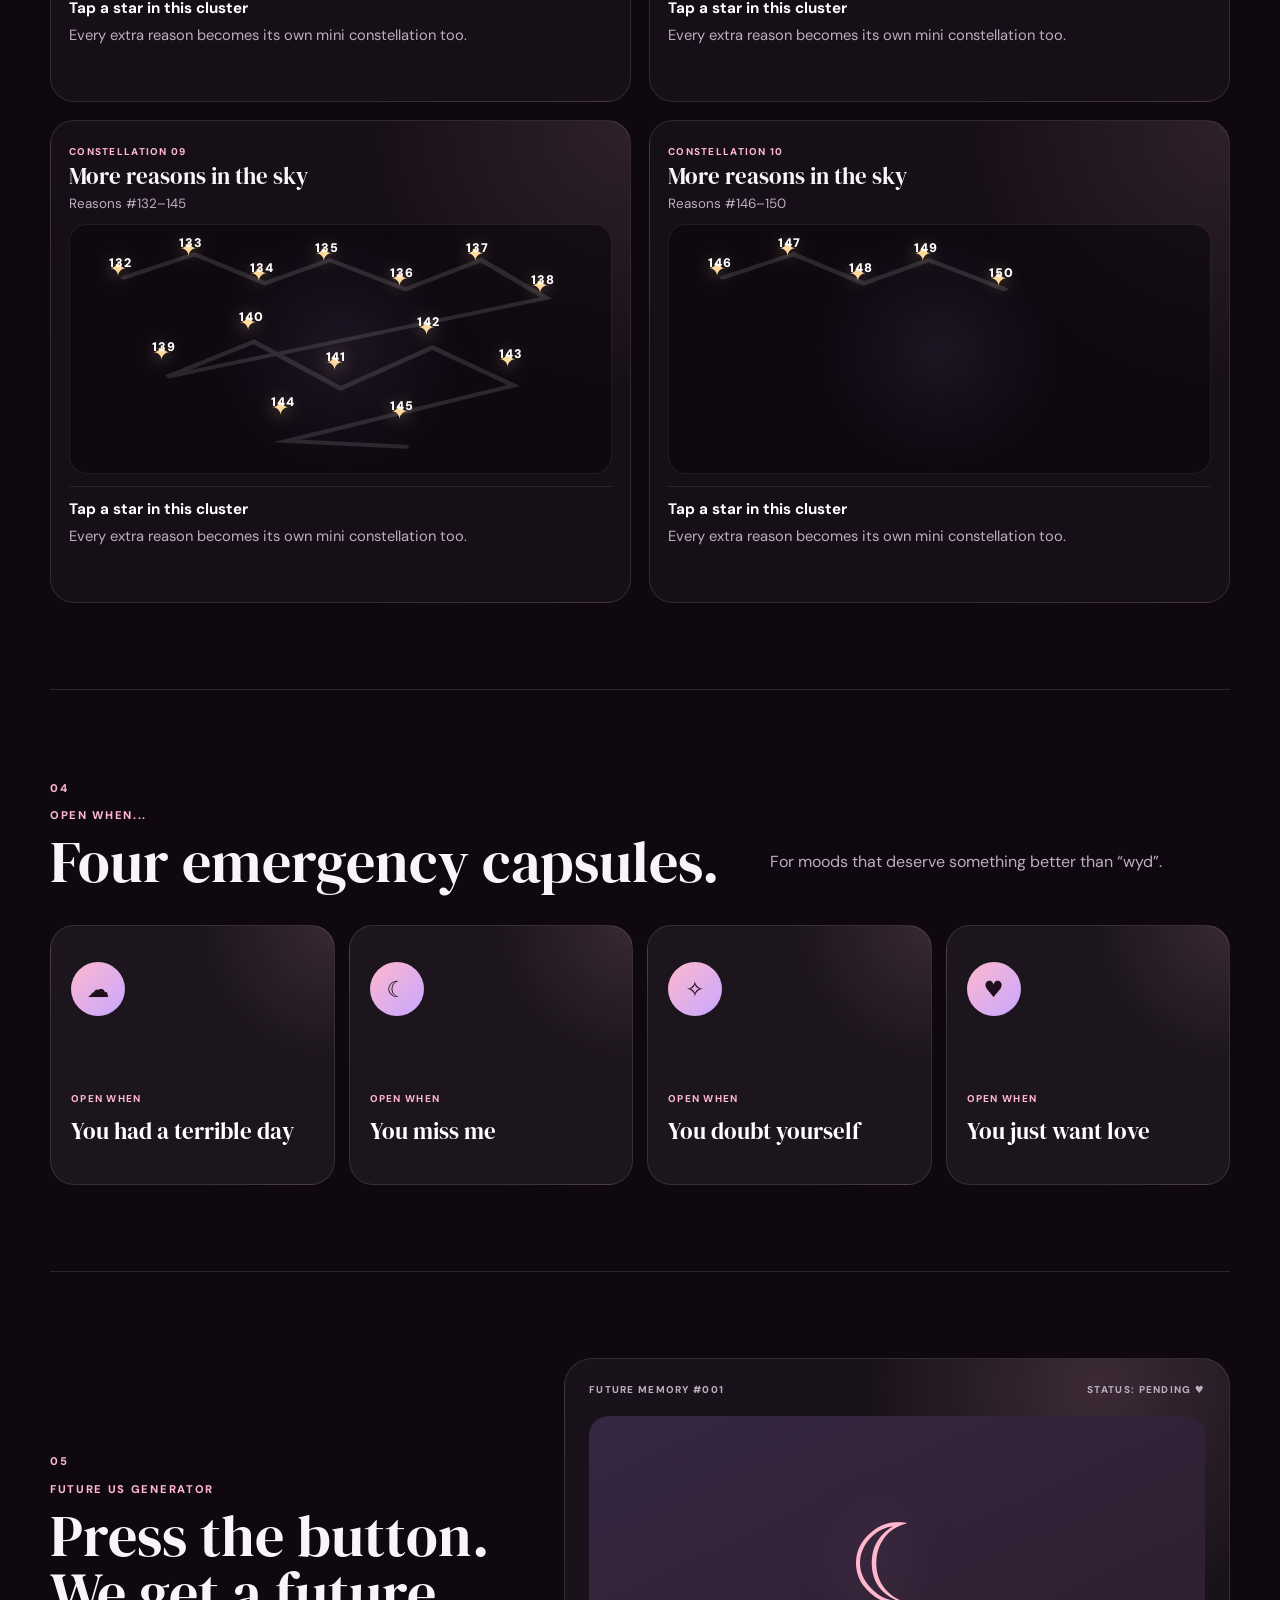
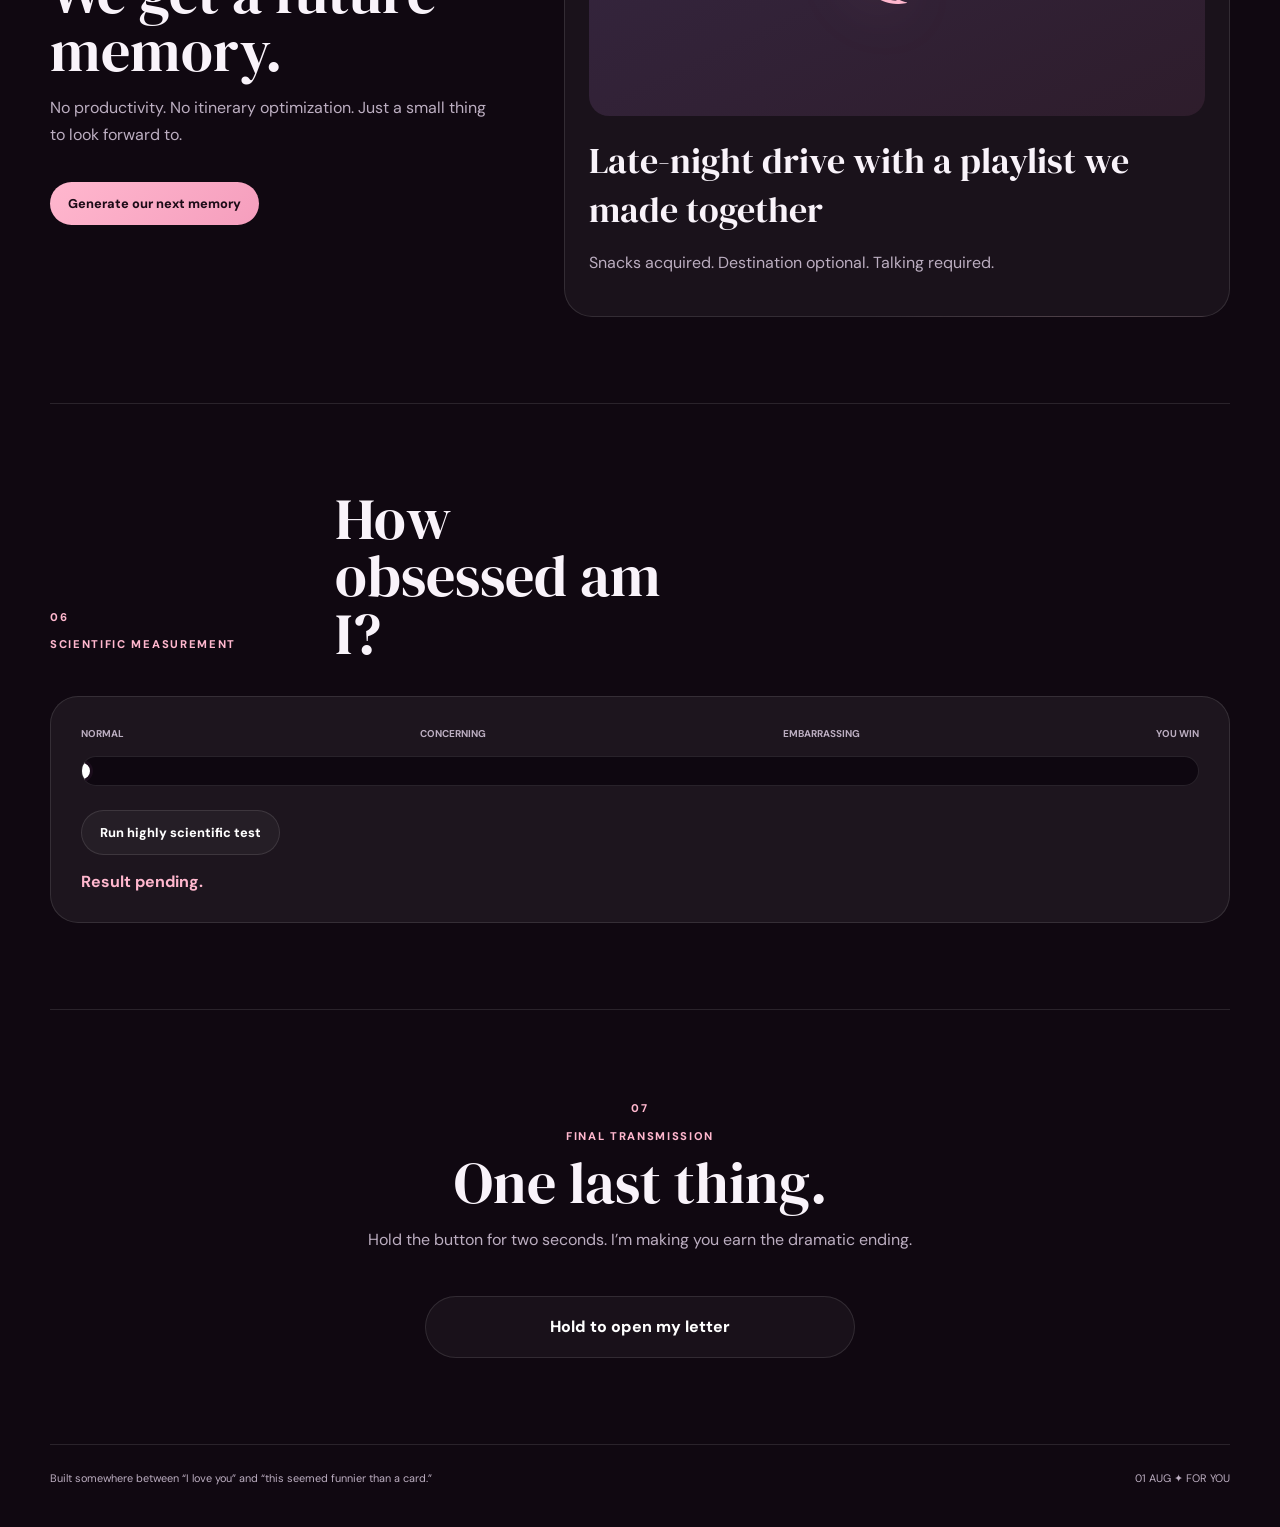
==== commit bde16da3: "Add files via upload" ====
--- a/index.html
+++ b/index.html
@@ -1,3 +1,4 @@
+
 <!DOCTYPE html>
 <html lang="en">
 <head>
@@ -9,11 +10,10 @@
   <link rel="preconnect" href="https://fonts.googleapis.com">
   <link rel="preconnect" href="https://fonts.gstatic.com" crossorigin>
   <link href="https://fonts.googleapis.com/css2?family=DM+Sans:wght@400;500;600;700;800&family=DM+Serif+Display:ital@0;1&display=swap" rel="stylesheet">
-  <link rel="stylesheet" href="styles.css?v=2" />
+  <link rel="stylesheet" href="styles.css?v=3" />
 </head>
 <body>
   <canvas id="sky" aria-hidden="true"></canvas>
-
   <div class="grain" aria-hidden="true"></div>
 
   <header class="topbar">
@@ -22,9 +22,9 @@
       <span>Girlfriend Day Observatory</span>
     </a>
     <nav>
-      <a href="#constellation">Stars</a>
-      <a href="#capsules">Capsules</a>
-      <a href="#future">Future Us</a>
+      <a href="#constellation">Main Sky</a>
+      <a href="#atlas">Atlas</a>
+      <a href="#future">Future</a>
       <a href="#letter">Letter</a>
     </nav>
   </header>
@@ -35,12 +35,12 @@
         <p class="eyebrow">A private sky made for one person</p>
         <h1>I couldn't buy you a star,<br><em>so I built you a whole sky.</em></h1>
         <p class="hero-sub">
-          Happy Girlfriend Day. Every star below hides something I love, remember,
-          or still want to do with you.
+          Happy Girlfriend Day. This observatory now turns your reasons into constellations,
+          so the sky literally spells out how I feel.
         </p>
 
         <div class="hero-actions">
-          <a class="primary" href="#constellation">Enter the observatory</a>
+          <a class="primary" href="#constellation">See the message in the stars</a>
           <button class="ghost" id="randomStarBtn" type="button">Pick a star for me</button>
         </div>
 
@@ -67,58 +67,54 @@
     <section class="section intro-strip">
       <div>
         <span class="section-no">01</span>
-        <p>This is not a game night.</p>
-      </div>
-      <h2>It is a tiny digital observatory about <em>you, us, and everything I notice.</em></h2>
+        <p>This is your updated sky.</p>
+      </div>
+      <h2>The main constellation now <em>spells HAPPY GIRLFRIENDS DAY</em> and every extra reason becomes another little constellation.</h2>
     </section>
 
     <section class="section constellation-section" id="constellation">
       <div class="section-heading">
         <div>
           <span class="section-no">02</span>
-          <p>Constellation of reasons</p>
-        </div>
-        <h2>Tap the stars.</h2>
-        <p>Each one opens a reason, a detail, or a tiny thing that makes you you.</p>
-      </div>
-
-      <div class="constellation-wrap">
+          <p>Message in the sky</p>
+        </div>
+        <h2>Happy Girlfriends Day</h2>
+        <p>Each star carries one reason. Together, they spell the whole message.</p>
+      </div>
+
+      <div class="constellation-wrap main-constellation-wrap">
         <div class="constellation-message" aria-hidden="true">
           <span>Tonight’s sky says</span>
-          <strong>Happy Girlfriend’s Day</strong>
-        </div>
-        <svg class="constellation-lines" viewBox="0 0 1000 640" preserveAspectRatio="none" aria-hidden="true">
-          <path d="M120 150 L260 90 L390 180 L540 115 L700 175 L850 105" />
-          <path d="M170 360 L315 285 L465 390 L620 300 L795 375" />
-          <path d="M260 90 L315 285 M390 180 L465 390 M540 115 L620 300 M700 175 L795 375" />
-          <path d="M170 360 L290 520 L465 390 L635 515 L795 375" />
-        </svg>
-
-        <button class="star s1" data-title="Your laugh" data-copy="The kind that makes me forget what I was saying because now I’m just watching you laugh.">✦</button>
-        <button class="star s2" data-title="Your little rants" data-copy="I genuinely love the way a five-minute story becomes a full documentary when you care about something.">✦</button>
-        <button class="star s3" data-title="Your softness" data-copy="You can be strong and still be so gentle with the people you love. I notice that.">✦</button>
-        <button class="star s4" data-title="Your brain" data-copy="The way you think, argue, notice patterns, and somehow remember the weirdest details is ridiculously attractive.">✦</button>
-        <button class="star s5" data-title="Your face when you’re trying not to smile" data-copy="You are terrible at hiding it. Please never get better at that.">✦</button>
-        <button class="star s6" data-title="Your effort" data-copy="You show up. Even when you’re tired. Even when no one sees the effort behind it. I see it.">✦</button>
-        <button class="star s7" data-title="The way we talk" data-copy="Serious for ten minutes, completely unserious for twenty, back to serious like nothing happened.">✦</button>
-        <button class="star s8" data-title="How safe you feel" data-copy="Not boring-safe. Home-safe. Like I can be stupid, honest, quiet, annoying, tired, and still be wanted.">✦</button>
-        <button class="star s9" data-title="Your ambition" data-copy="You want more from your life, and you actually work for it. That makes me proud of you.">✦</button>
-        <button class="star s10" data-title="Us" data-copy="Somehow my favorite part is still the ordinary stuff. Sitting. Talking. Watching. Existing next to you.">✦</button>
-        <button class="star s11" data-title="Your chaos" data-copy="Respectfully, you are occasionally a menace. Unfortunately for me, that is part of the charm.">✦</button>
-        <button class="star s12" data-title="The future" data-copy="Not because I know every detail. Because I like the idea that there are still so many versions of us we haven’t met yet.">✦</button>
+          <strong>Happy Girlfriends Day</strong>
+        </div>
+        <div id="mainConstellation" class="main-constellation" aria-label="Main constellation of reasons"></div>
       </div>
 
       <div class="star-card" id="starCard" aria-live="polite">
         <span>STAR LOG</span>
         <h3>Choose a star</h3>
-        <p>There are twelve little notes hiding in the constellation, and the sky is quietly wishing you Happy Girlfriend’s Day too.</p>
-      </div>
+        <p>Tap any letter in the sky to open the reason attached to it.</p>
+      </div>
+    </section>
+
+    <section class="section atlas-section" id="atlas">
+      <div class="section-heading split">
+        <div>
+          <span class="section-no">03</span>
+          <p>Constellation atlas</p>
+          <h2>Every extra reason still gets a sky.</h2>
+        </div>
+        <p>
+          The message constellation uses the first 19 reasons. The rest are grouped into mini constellations below, so nothing gets left out.
+        </p>
+      </div>
+      <div id="atlasGrid" class="atlas-grid"></div>
     </section>
 
     <section class="section capsules-section" id="capsules">
       <div class="section-heading split">
         <div>
-          <span class="section-no">03</span>
+          <span class="section-no">04</span>
           <p>Open when...</p>
           <h2>Four emergency capsules.</h2>
         </div>
@@ -153,13 +149,13 @@
         <span class="dialog-kicker">MESSAGE RECEIVED</span>
         <h3 id="capsuleTitle"></h3>
         <p id="capsuleCopy"></p>
-        <div class="dialog-signoff">— from your extremely biased boyfriend</div>
+        <div class="dialog-signoff">— from your extremely biased girlfriend</div>
       </dialog>
     </section>
 
     <section class="section future-section" id="future">
       <div class="future-copy">
-        <span class="section-no">04</span>
+        <span class="section-no">05</span>
         <p>Future us generator</p>
         <h2>Press the button.<br>We get a future memory.</h2>
         <p class="muted">No productivity. No itinerary optimization. Just a small thing to look forward to.</p>
@@ -182,7 +178,7 @@
     <section class="section meter-section">
       <div class="section-heading">
         <div>
-          <span class="section-no">05</span>
+          <span class="section-no">06</span>
           <p>Scientific measurement</p>
         </div>
         <h2>How obsessed am I?</h2>
@@ -206,7 +202,7 @@
 
     <section class="section letter-section" id="letter">
       <div class="letter-panel">
-        <span class="section-no">06</span>
+        <span class="section-no">07</span>
         <p>Final transmission</p>
         <h2>One last thing.</h2>
         <p class="muted">
@@ -233,7 +229,7 @@
             I hope you always know how loved, admired, wanted, and chosen you are.
             Not just today. Not just when things are easy. You.
           </p>
-          <strong>Happy Girlfriend Day, pretty girl. ♥</strong>
+          <strong>Happy Girlfriend Day, pretty girl. ♥<br><small>— from your extremely biased girlfriend</small></strong>
         </div>
       </div>
     </section>
@@ -244,6 +240,6 @@
     <span>01 AUG ✦ FOR YOU</span>
   </footer>
 
-  <script src="script.js?v=2"></script>
+  <script src="script.js?v=3"></script>
 </body>
 </html>
--- a/styles.css
+++ b/styles.css
@@ -1,3 +1,4 @@
+
 :root {
   --ink: #f9f3fa;
   --muted: #bcaec1;
@@ -73,10 +74,7 @@
   color: #1c0d1d;
   background: linear-gradient(135deg, var(--pink), var(--lav));
 }
-.topbar nav {
-  display: flex;
-  gap: 18px;
-}
+.topbar nav { display: flex; gap: 18px; }
 .topbar nav a {
   color: var(--muted);
   font-size: .78rem;
@@ -124,10 +122,7 @@
   line-height: .94;
   letter-spacing: -.04em;
 }
-.hero h1 em {
-  color: var(--pink);
-  font-weight: 400;
-}
+.hero h1 em { color: var(--pink); }
 .hero-sub {
   max-width: 720px;
   margin: 25px 0 0;
@@ -159,7 +154,6 @@
   color: #fff;
   background: rgba(255,255,255,.04);
 }
-.primary:hover, .ghost:hover { transform: translateY(-1px); }
 .ticket {
   width: min(520px, 100%);
   margin-top: 38px;
@@ -263,11 +257,8 @@
 .section-heading.split {
   grid-template-columns: 1.2fr .8fr;
 }
-.section-heading.split > div h2 { margin-top: 6px; }
-
 .constellation-wrap {
   position: relative;
-  min-height: 640px;
   border: 1px solid var(--line);
   border-radius: 28px;
   overflow: hidden;
@@ -275,334 +266,10 @@
     radial-gradient(circle at center, rgba(159, 115, 200, .12), transparent 45%),
     rgba(255,255,255,.025);
 }
-.constellation-lines {
-  position: absolute;
-  inset: 0;
-  width: 100%;
-  height: 100%;
-}
-.constellation-lines path {
-  fill: none;
-  stroke: rgba(255,255,255,.14);
-  stroke-width: 1.2;
-}
-.star {
-  position: absolute;
-  border: 0;
-  padding: 0;
-  color: #fff;
-  background: none;
-  cursor: pointer;
-  font-size: 2rem;
-  text-shadow: 0 0 18px rgba(255,222,154,.75);
-  transition: transform .2s ease, color .2s ease;
-}
-.star:hover, .star.active {
-  color: var(--gold);
-  transform: scale(1.45) rotate(12deg);
-}
-.s1 { left: 10%; top: 20%; }
-.s2 { left: 24%; top: 11%; }
-.s3 { left: 37%; top: 25%; }
-.s4 { left: 53%; top: 15%; }
-.s5 { left: 69%; top: 25%; }
-.s6 { right: 11%; top: 13%; }
-.s7 { left: 15%; top: 53%; }
-.s8 { left: 29%; top: 43%; }
-.s9 { left: 45%; top: 59%; }
-.s10 { left: 61%; top: 45%; }
-.s11 { right: 18%; top: 57%; }
-.s12 { left: 27%; bottom: 13%; }
-.star-card {
-  margin: -52px auto 0;
-  position: relative;
-  z-index: 3;
-  width: min(650px, calc(100% - 42px));
-  border: 1px solid var(--line);
-  border-radius: 22px;
-  padding: 24px 26px;
-  background: rgba(24, 11, 27, .92);
-  backdrop-filter: blur(16px);
-  box-shadow: 0 25px 60px rgba(0,0,0,.24);
-}
-.star-card > span,
-.dialog-kicker,
-.future-card-top,
-.capsule small {
-  color: var(--pink);
-  font-size: .62rem;
-  font-weight: 800;
-  letter-spacing: .13em;
-}
-.star-card h3 {
-  margin-top: 7px;
-  font-size: 2rem;
-}
-.star-card p {
-  margin-bottom: 0;
-  color: var(--muted);
-  line-height: 1.65;
-}
-
-.capsule-grid {
-  display: grid;
-  grid-template-columns: repeat(4, 1fr);
-  gap: 14px;
-}
-.capsule {
-  min-height: 260px;
-  border: 1px solid var(--line);
-  border-radius: 24px;
-  padding: 20px;
-  color: #fff;
-  background:
-    radial-gradient(circle at top right, rgba(255,183,206,.12), transparent 35%),
-    var(--card);
-  cursor: pointer;
-  text-align: left;
-  transition: transform .2s ease, background .2s ease;
-}
-.capsule:hover {
-  transform: translateY(-5px);
-  background-color: rgba(255,255,255,.075);
-}
-.capsule-icon {
-  width: 54px;
-  height: 54px;
-  margin-bottom: 70px;
-  border-radius: 50%;
-  display: grid;
-  place-items: center;
-  color: #1e0d1c;
-  background: linear-gradient(135deg, var(--pink), var(--lav));
-  font-size: 1.4rem;
-}
-.capsule strong {
-  display: block;
-  margin-top: 8px;
-  font-family: "DM Serif Display", serif;
-  font-size: 1.45rem;
-  font-weight: 400;
-}
-dialog {
-  width: min(590px, calc(100% - 32px));
-  border: 1px solid var(--line);
-  border-radius: 26px;
-  padding: 32px;
-  color: #fff;
-  background: #1a0d1d;
-  box-shadow: 0 40px 100px rgba(0,0,0,.55);
-}
-dialog::backdrop {
-  background: rgba(5,2,7,.75);
-  backdrop-filter: blur(8px);
-}
-.dialog-close {
-  position: absolute;
-  right: 14px;
-  top: 12px;
-  border: 0;
-  color: var(--muted);
-  background: none;
-  cursor: pointer;
-  font-size: 1.7rem;
-}
-dialog h3 {
-  margin-top: 12px;
-  font-size: 2.5rem;
-}
-dialog p {
-  color: #dfd1e2;
-  line-height: 1.8;
-}
-.dialog-signoff {
-  margin-top: 20px;
-  color: var(--pink);
-  font-size: .78rem;
-  font-weight: 700;
-}
-
-.future-section {
-  display: grid;
-  grid-template-columns: .8fr 1.2fr;
-  gap: 70px;
-  align-items: center;
-}
-.future-copy .primary { margin-top: 18px; }
-.future-card {
-  border: 1px solid var(--line);
-  border-radius: 28px;
-  padding: 24px;
-  background:
-    radial-gradient(circle at 80% 5%, rgba(255,183,206,.15), transparent 30%),
-    rgba(255,255,255,.045);
-}
-.future-card-top {
-  display: flex;
-  justify-content: space-between;
-  color: var(--muted);
-}
-.future-visual {
-  height: 300px;
-  margin: 20px 0;
-  border-radius: 20px;
-  display: grid;
-  place-items: center;
-  background:
-    linear-gradient(155deg, rgba(199,167,255,.18), rgba(255,183,206,.10)),
-    #160b19;
-}
-.future-symbol {
-  font-size: 7rem;
-  color: var(--pink);
-  filter: drop-shadow(0 0 30px rgba(255,183,206,.28));
-}
-.future-card h3 { font-size: 2.25rem; }
-.future-card p { color: var(--muted); line-height: 1.6; }
-
-.meter-shell {
-  border: 1px solid var(--line);
-  border-radius: 28px;
-  padding: 30px;
-  background: var(--card);
-}
-.meter-labels {
-  display: flex;
-  justify-content: space-between;
-  color: var(--muted);
-  font-size: .62rem;
-  font-weight: 700;
-  text-transform: uppercase;
-}
-.meter-track {
-  position: relative;
-  height: 30px;
-  margin: 16px 0 24px;
-  border: 1px solid var(--line);
-  border-radius: 999px;
-  overflow: hidden;
-  background: #0e0710;
-}
-.meter-fill {
-  width: 0%;
-  height: 100%;
-  border-radius: inherit;
-  background: linear-gradient(90deg, #8a66c2, var(--rose), #ffbf8e);
-  transition: width 1.4s cubic-bezier(.16,1,.3,1);
-}
-.meter-knob {
-  position: absolute;
-  top: 50%;
-  left: 0%;
-  width: 22px;
-  height: 22px;
-  border: 3px solid #1b0d1c;
-  border-radius: 50%;
-  transform: translate(-50%,-50%);
-  background: #fff;
-  transition: left 1.4s cubic-bezier(.16,1,.3,1);
-}
-.ghost.light { margin-top: 3px; }
-#meterResult {
-  margin: 16px 0 0;
-  color: var(--pink);
-  font-weight: 700;
-}
-
-.letter-panel {
-  width: min(820px, 100%);
-  margin: 0 auto;
-  text-align: center;
-}
-.hold-button {
-  position: relative;
-  width: min(430px, 100%);
-  height: 62px;
-  margin-top: 26px;
-  border: 1px solid var(--line);
-  border-radius: 999px;
-  overflow: hidden;
-  color: #fff;
-  background: rgba(255,255,255,.04);
-  cursor: pointer;
-}
-.hold-progress {
-  position: absolute;
-  inset: 0 auto 0 0;
-  width: 0%;
-  background: linear-gradient(90deg, rgba(255,183,206,.25), rgba(199,167,255,.35));
-}
-.hold-label {
-  position: relative;
-  z-index: 2;
-  font-weight: 800;
-}
-.final-letter {
-  margin-top: 35px;
-  border: 1px solid var(--line);
-  border-radius: 26px;
-  padding: clamp(26px, 5vw, 54px);
-  text-align: left;
-  background:
-    linear-gradient(180deg, rgba(255,255,255,.055), rgba(255,255,255,.025));
-}
-.final-letter > span {
-  color: var(--pink);
-  font-family: "DM Serif Display", serif;
-  font-size: 1.3rem;
-  font-style: italic;
-}
-.final-letter p {
-  color: #e7dbe9;
-  font-family: "DM Serif Display", serif;
-  font-size: 1.22rem;
-  line-height: 1.75;
-}
-.final-letter strong {
-  display: block;
-  margin-top: 25px;
-  color: var(--pink);
-  font-family: "DM Serif Display", serif;
-  font-size: 1.6rem;
-}
-
-footer {
-  width: min(1180px, calc(100% - 32px));
-  margin: 0 auto;
-  padding: 26px 0 42px;
-  border-top: 1px solid var(--line);
-  display: flex;
-  justify-content: space-between;
-  gap: 20px;
-  color: var(--muted);
-  font-size: .68rem;
-}
-
-@media (max-width: 900px) {
-  .hero {
-    grid-template-columns: 1fr;
-    padding-top: 70px;
-  }
-  .hero-orbit { min-height: 420px; }
-  .section-heading { grid-template-columns: 1fr; }
-  .capsule-grid { grid-template-columns: repeat(2, 1fr); }
-  .future-section { grid-template-columns: 1fr; }
-  .intro-strip { grid-template-columns: 1fr; }
-}
-@media (max-width: 640px) {
-  .topbar nav { display: none; }
-  .hero { padding-top: 55px; }
-  .hero h1 { font-size: clamp(3rem, 15vw, 5.2rem); }
-  .planet { width: 210px; height: 210px; }
-  .capsule-grid { grid-template-columns: 1fr; }
-  .constellation-wrap { min-height: 560px; }
-  .ticket { flex-direction: column; }
-  .future-card-top, footer { flex-direction: column; }
-  .meter-labels span:nth-child(2),
-  .meter-labels span:nth-child(3) { display: none; }
-}
-
-
+.main-constellation-wrap {
+  min-height: 690px;
+  padding-top: 88px;
+}
 .constellation-message {
   position: absolute;
   top: 24px;
@@ -633,13 +300,410 @@
     0 0 16px rgba(255, 210, 230, .35),
     0 0 38px rgba(199, 167, 255, .22);
 }
-
+.main-constellation {
+  position: relative;
+  min-height: 600px;
+}
+.main-svg,
+.cluster-svg {
+  position: absolute;
+  inset: 0;
+  width: 100%;
+  height: 100%;
+  pointer-events: none;
+}
+.main-svg path,
+.cluster-svg path {
+  fill: none;
+  stroke: rgba(255,255,255,.12);
+  stroke-width: 1.3;
+  stroke-linecap: round;
+}
+.main-star,
+.cluster-star {
+  position: absolute;
+  border: 0;
+  padding: 0;
+  background: transparent;
+  cursor: pointer;
+  color: #fff;
+}
+.main-star { width: 58px; height: 58px; }
+.main-star .star-glyph,
+.cluster-star .star-glyph {
+  position: absolute;
+  inset: 0;
+  display: grid;
+  place-items: center;
+  color: var(--gold);
+  text-shadow: 0 0 18px rgba(255,222,154,.82);
+}
+.main-star .star-glyph { font-size: 2.25rem; }
+.cluster-star .star-glyph { font-size: 1.35rem; }
+.main-star .star-letter,
+.cluster-star .star-letter {
+  position: absolute;
+  inset: 0;
+  display: grid;
+  place-items: center;
+  font-size: .78rem;
+  font-weight: 900;
+  letter-spacing: .08em;
+  color: #fff;
+  z-index: 2;
+}
+.main-star .star-letter { font-size: .82rem; }
+.main-star:hover,
+.main-star.active,
+.cluster-star:hover,
+.cluster-star.active {
+  transform: scale(1.16);
+  filter: brightness(1.08);
+}
+.main-star:hover .star-glyph,
+.main-star.active .star-glyph,
+.cluster-star:hover .star-glyph,
+.cluster-star.active .star-glyph { color: #ffeab8; }
+.star-card {
+  margin: -52px auto 0;
+  position: relative;
+  z-index: 3;
+  width: min(760px, calc(100% - 42px));
+  border: 1px solid var(--line);
+  border-radius: 22px;
+  padding: 24px 26px;
+  background: rgba(24, 11, 27, .92);
+  backdrop-filter: blur(16px);
+  box-shadow: 0 25px 60px rgba(0,0,0,.24);
+}
+.star-card > span,
+.dialog-kicker,
+.future-card-top,
+.capsule small,
+.cluster-number {
+  color: var(--pink);
+  font-size: .62rem;
+  font-weight: 800;
+  letter-spacing: .13em;
+}
+.star-card h3 {
+  margin-top: 7px;
+  font-size: 2rem;
+}
+.star-card p {
+  margin-bottom: 0;
+  color: var(--muted);
+  line-height: 1.65;
+}
+.atlas-grid {
+  display: grid;
+  grid-template-columns: repeat(2, minmax(0, 1fr));
+  gap: 18px;
+}
+.cluster-card {
+  border: 1px solid var(--line);
+  border-radius: 24px;
+  padding: 18px;
+  background:
+    radial-gradient(circle at top right, rgba(255,183,206,.10), transparent 35%),
+    rgba(255,255,255,.03);
+}
+.cluster-head {
+  display: flex;
+  justify-content: space-between;
+  gap: 14px;
+  align-items: baseline;
+  margin-bottom: 12px;
+}
+.cluster-head h3 {
+  margin: 0;
+  font-family: "DM Serif Display", Georgia, serif;
+  font-weight: 400;
+  font-size: 1.45rem;
+}
+.cluster-head p {
+  margin: 3px 0 0;
+  color: var(--muted);
+  font-size: .84rem;
+}
+.cluster-sky {
+  position: relative;
+  min-height: 250px;
+  border: 1px solid rgba(255,255,255,.08);
+  border-radius: 18px;
+  overflow: hidden;
+  background:
+    radial-gradient(circle at center, rgba(199,167,255,.08), transparent 40%),
+    rgba(9, 4, 11, .55);
+}
+.cluster-info {
+  margin-top: 12px;
+  min-height: 98px;
+  border-top: 1px solid rgba(255,255,255,.08);
+  padding-top: 12px;
+}
+.cluster-info strong {
+  display: block;
+  margin-bottom: 6px;
+  color: #fff;
+  font-size: .95rem;
+}
+.cluster-info p {
+  margin: 0;
+  color: var(--muted);
+  line-height: 1.55;
+  font-size: .92rem;
+}
+.capsule-grid {
+  display: grid;
+  grid-template-columns: repeat(4, 1fr);
+  gap: 14px;
+}
+.capsule {
+  min-height: 260px;
+  border: 1px solid var(--line);
+  border-radius: 24px;
+  padding: 20px;
+  color: #fff;
+  background:
+    radial-gradient(circle at top right, rgba(255,183,206,.12), transparent 35%),
+    var(--card);
+  cursor: pointer;
+  text-align: left;
+}
+.capsule-icon {
+  width: 54px;
+  height: 54px;
+  margin-bottom: 70px;
+  border-radius: 50%;
+  display: grid;
+  place-items: center;
+  color: #1e0d1c;
+  background: linear-gradient(135deg, var(--pink), var(--lav));
+  font-size: 1.4rem;
+}
+.capsule strong {
+  display: block;
+  margin-top: 8px;
+  font-family: "DM Serif Display", serif;
+  font-size: 1.45rem;
+  font-weight: 400;
+}
+dialog {
+  width: min(590px, calc(100% - 32px));
+  border: 1px solid var(--line);
+  border-radius: 26px;
+  padding: 32px;
+  color: #fff;
+  background: #1a0d1d;
+  box-shadow: 0 40px 100px rgba(0,0,0,.55);
+}
+dialog::backdrop {
+  background: rgba(5,2,7,.75);
+  backdrop-filter: blur(8px);
+}
+.dialog-close {
+  position: absolute;
+  right: 14px;
+  top: 12px;
+  border: 0;
+  color: var(--muted);
+  background: none;
+  cursor: pointer;
+  font-size: 1.7rem;
+}
+dialog h3 {
+  margin-top: 12px;
+  font-size: 2.5rem;
+}
+dialog p {
+  color: #dfd1e2;
+  line-height: 1.8;
+}
+.dialog-signoff {
+  margin-top: 20px;
+  color: var(--pink);
+  font-size: .78rem;
+  font-weight: 700;
+}
+.future-section {
+  display: grid;
+  grid-template-columns: .8fr 1.2fr;
+  gap: 70px;
+  align-items: center;
+}
+.future-copy .primary { margin-top: 18px; }
+.future-card {
+  border: 1px solid var(--line);
+  border-radius: 28px;
+  padding: 24px;
+  background:
+    radial-gradient(circle at 80% 5%, rgba(255,183,206,.15), transparent 30%),
+    rgba(255,255,255,.045);
+}
+.future-card-top {
+  display: flex;
+  justify-content: space-between;
+  color: var(--muted);
+}
+.future-visual {
+  height: 300px;
+  margin: 20px 0;
+  border-radius: 20px;
+  display: grid;
+  place-items: center;
+  background:
+    linear-gradient(155deg, rgba(199,167,255,.18), rgba(255,183,206,.10)),
+    #160b19;
+}
+.future-symbol {
+  font-size: 7rem;
+  color: var(--pink);
+  filter: drop-shadow(0 0 30px rgba(255,183,206,.28));
+}
+.future-card h3 { font-size: 2.25rem; }
+.future-card p { color: var(--muted); line-height: 1.6; }
+.meter-shell {
+  border: 1px solid var(--line);
+  border-radius: 28px;
+  padding: 30px;
+  background: var(--card);
+}
+.meter-labels {
+  display: flex;
+  justify-content: space-between;
+  color: var(--muted);
+  font-size: .62rem;
+  font-weight: 700;
+  text-transform: uppercase;
+}
+.meter-track {
+  position: relative;
+  height: 30px;
+  margin: 16px 0 24px;
+  border: 1px solid var(--line);
+  border-radius: 999px;
+  overflow: hidden;
+  background: #0e0710;
+}
+.meter-fill {
+  width: 0%;
+  height: 100%;
+  border-radius: inherit;
+  background: linear-gradient(90deg, #8a66c2, var(--rose), #ffbf8e);
+  transition: width 1.4s cubic-bezier(.16,1,.3,1);
+}
+.meter-knob {
+  position: absolute;
+  top: 50%;
+  left: 0%;
+  width: 22px;
+  height: 22px;
+  border: 3px solid #1b0d1c;
+  border-radius: 50%;
+  transform: translate(-50%,-50%);
+  background: #fff;
+  transition: left 1.4s cubic-bezier(.16,1,.3,1);
+}
+#meterResult {
+  margin: 16px 0 0;
+  color: var(--pink);
+  font-weight: 700;
+}
+.letter-panel {
+  width: min(820px, 100%);
+  margin: 0 auto;
+  text-align: center;
+}
+.hold-button {
+  position: relative;
+  width: min(430px, 100%);
+  height: 62px;
+  margin-top: 26px;
+  border: 1px solid var(--line);
+  border-radius: 999px;
+  overflow: hidden;
+  color: #fff;
+  background: rgba(255,255,255,.04);
+  cursor: pointer;
+}
+.hold-progress {
+  position: absolute;
+  inset: 0 auto 0 0;
+  width: 0%;
+  background: linear-gradient(90deg, rgba(255,183,206,.25), rgba(199,167,255,.35));
+}
+.hold-label {
+  position: relative;
+  z-index: 2;
+  font-weight: 800;
+}
+.final-letter {
+  margin-top: 35px;
+  border: 1px solid var(--line);
+  border-radius: 26px;
+  padding: clamp(26px, 5vw, 54px);
+  text-align: left;
+  background:
+    linear-gradient(180deg, rgba(255,255,255,.055), rgba(255,255,255,.025));
+}
+.final-letter > span {
+  color: var(--pink);
+  font-family: "DM Serif Display", serif;
+  font-size: 1.3rem;
+  font-style: italic;
+}
+.final-letter p {
+  color: #e7dbe9;
+  font-family: "DM Serif Display", serif;
+  font-size: 1.22rem;
+  line-height: 1.75;
+}
+.final-letter strong {
+  display: block;
+  margin-top: 25px;
+  color: var(--pink);
+  font-family: "DM Serif Display", serif;
+  font-size: 1.6rem;
+}
+.final-letter small {
+  display: block;
+  margin-top: 8px;
+  color: #e7dbe9;
+  font-family: "DM Sans", system-ui, sans-serif;
+  font-size: .88rem;
+  font-weight: 700;
+}
+footer {
+  width: min(1180px, calc(100% - 32px));
+  margin: 0 auto;
+  padding: 26px 0 42px;
+  border-top: 1px solid var(--line);
+  display: flex;
+  justify-content: space-between;
+  gap: 20px;
+  color: var(--muted);
+  font-size: .68rem;
+}
+@media (max-width: 980px) {
+  .hero { grid-template-columns: 1fr; padding-top: 70px; }
+  .hero-orbit { min-height: 420px; }
+  .section-heading { grid-template-columns: 1fr; }
+  .capsule-grid { grid-template-columns: repeat(2, 1fr); }
+  .future-section { grid-template-columns: 1fr; }
+  .intro-strip { grid-template-columns: 1fr; }
+  .atlas-grid { grid-template-columns: 1fr; }
+}
 @media (max-width: 640px) {
-  .constellation-message {
-    top: 18px;
-    width: min(92%, 420px);
-  }
-  .constellation-message strong {
-    font-size: 1.35rem;
-  }
-}
+  .topbar nav { display: none; }
+  .hero { padding-top: 55px; }
+  .hero h1 { font-size: clamp(3rem, 15vw, 5.2rem); }
+  .planet { width: 210px; height: 210px; }
+  .capsule-grid { grid-template-columns: 1fr; }
+  .ticket { flex-direction: column; }
+  .future-card-top, footer, .cluster-head { flex-direction: column; }
+  .main-constellation-wrap { min-height: 760px; }
+  .main-star { width: 52px; height: 52px; }
+  .constellation-message { top: 18px; width: min(92%, 420px); }
+  .constellation-message strong { font-size: 1.35rem; }
+}
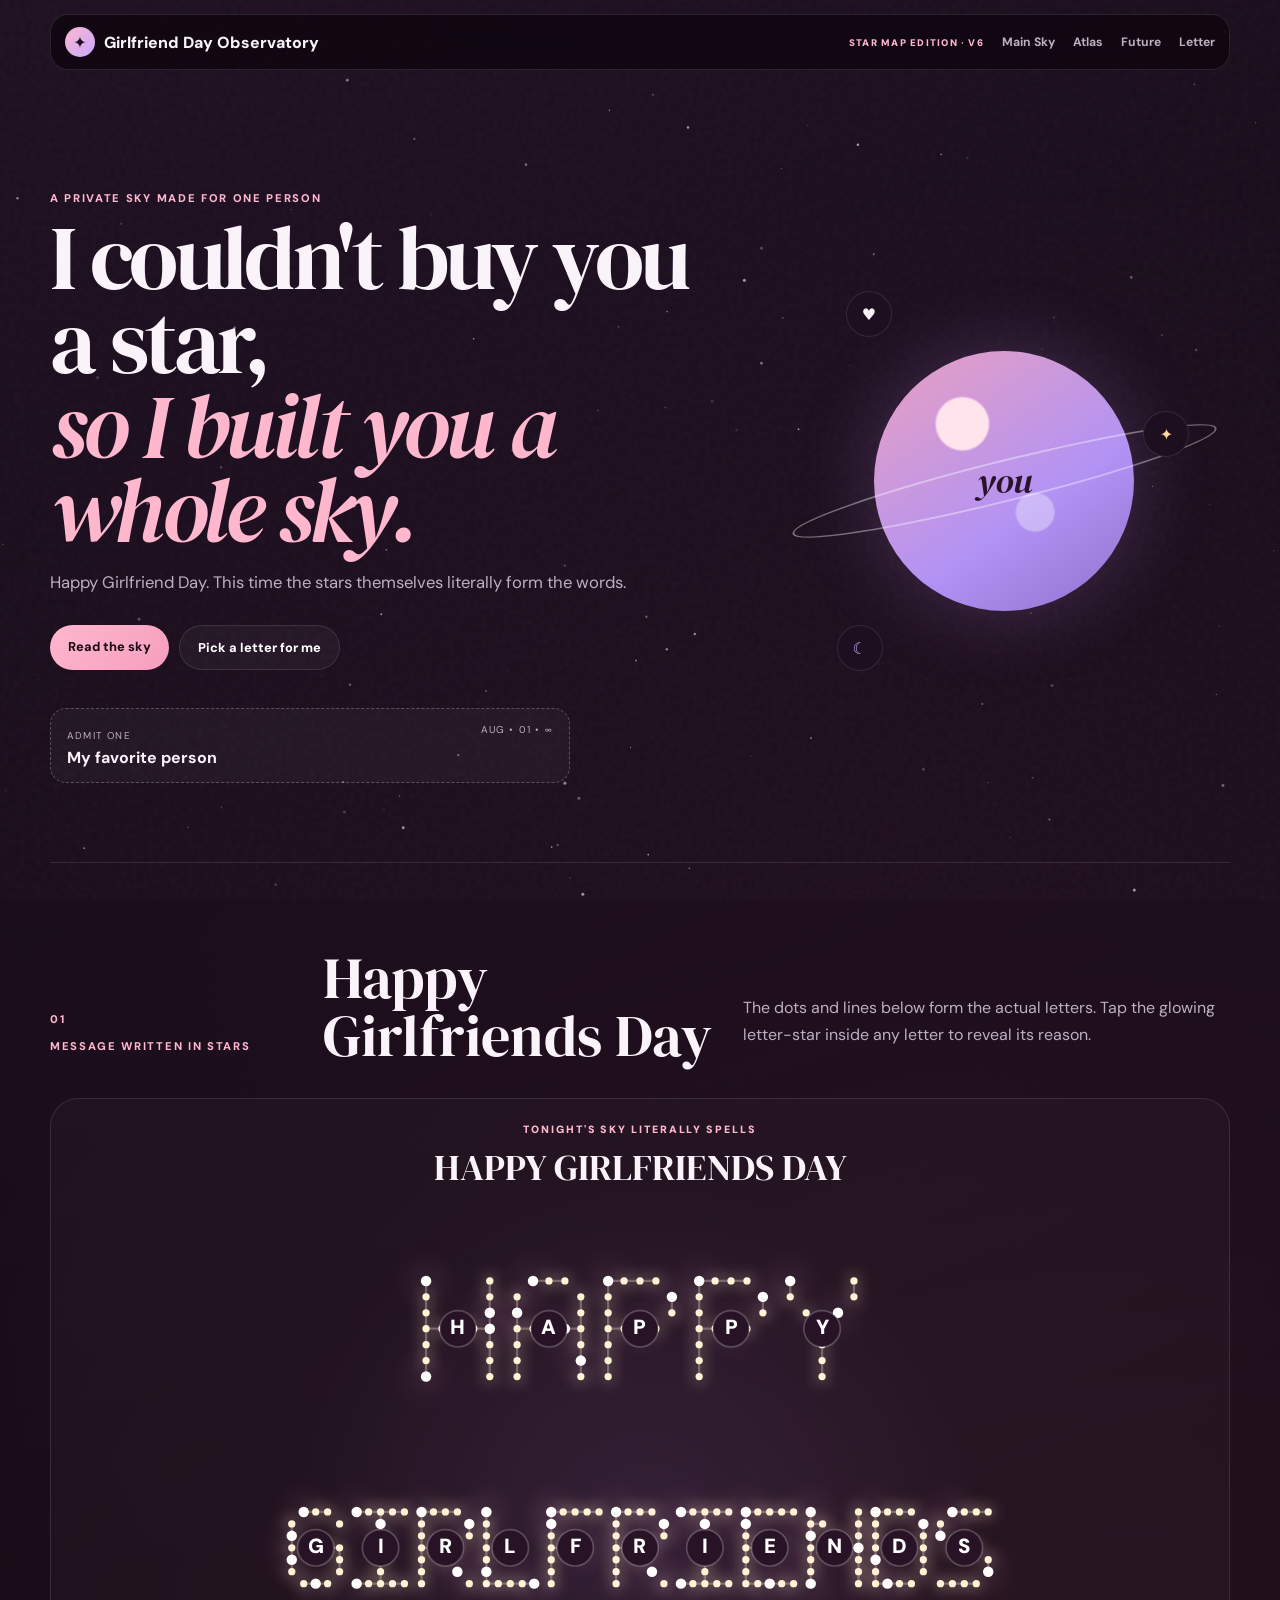
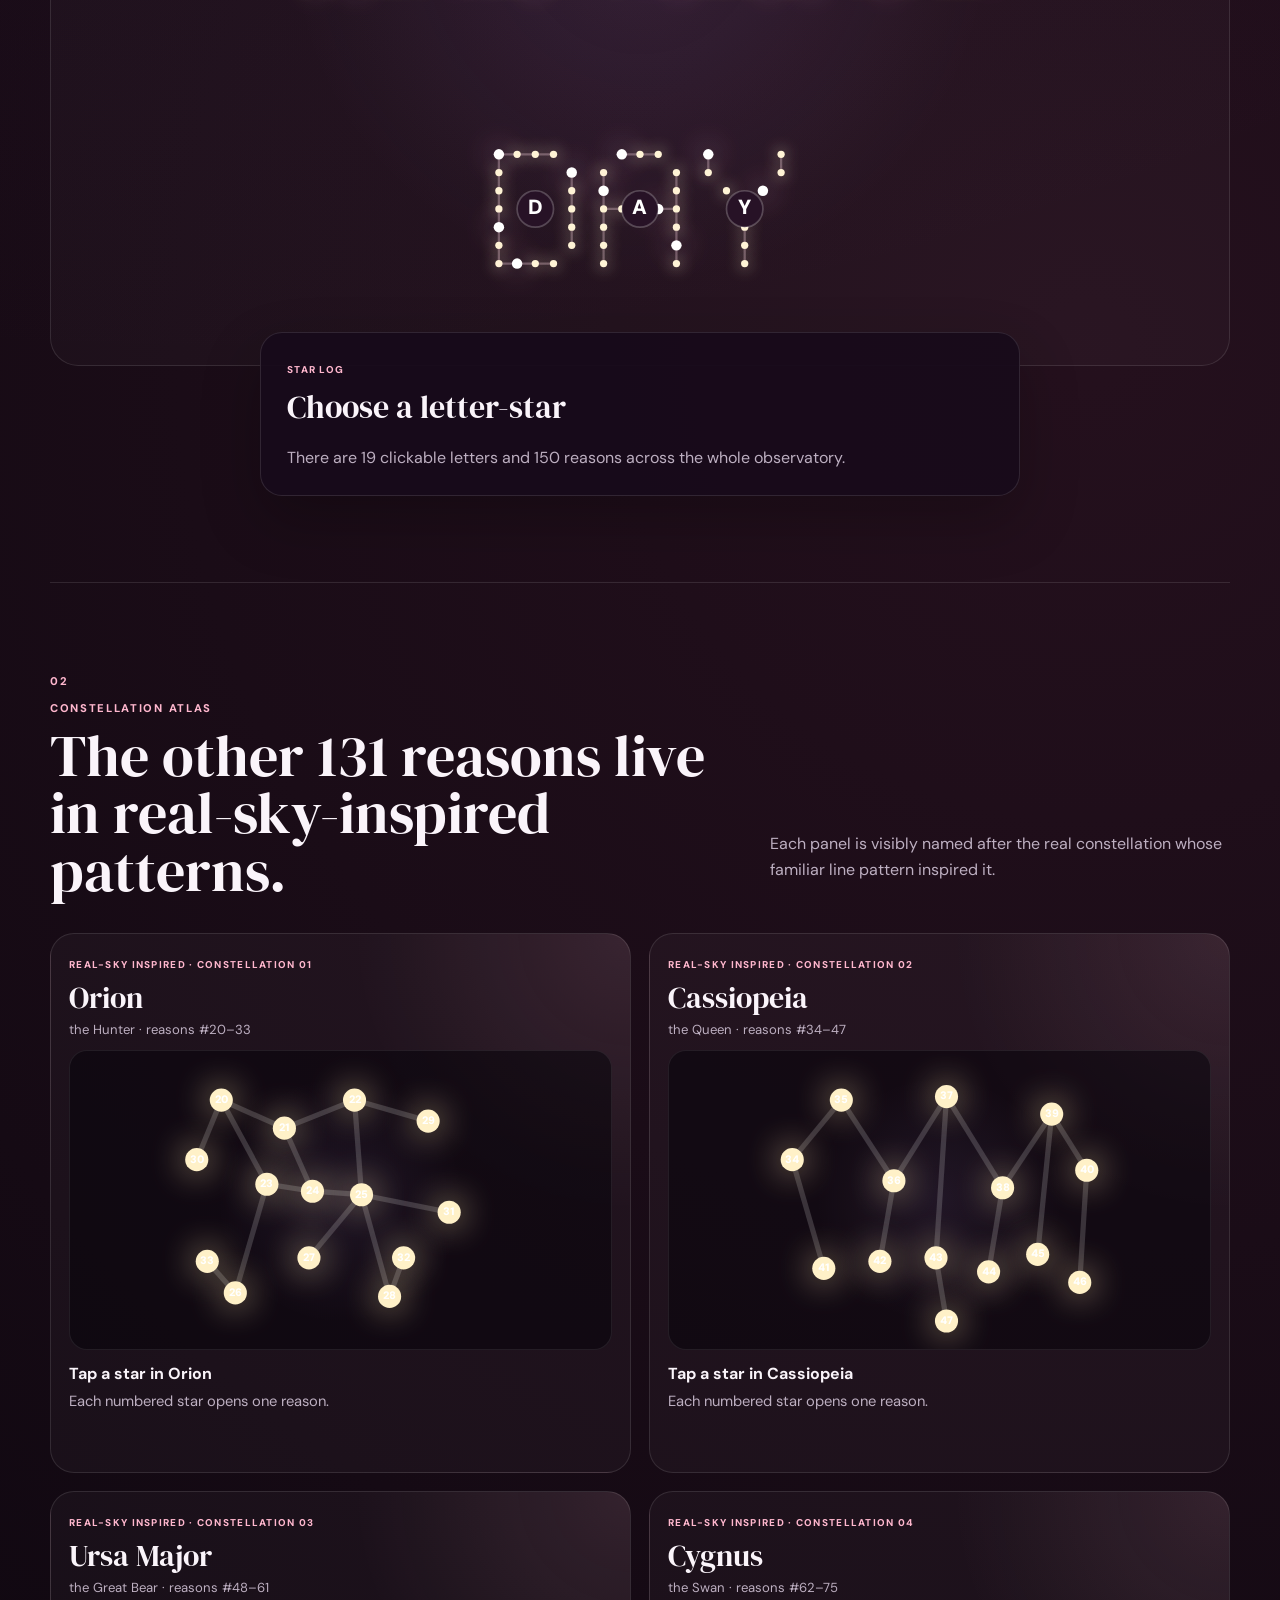
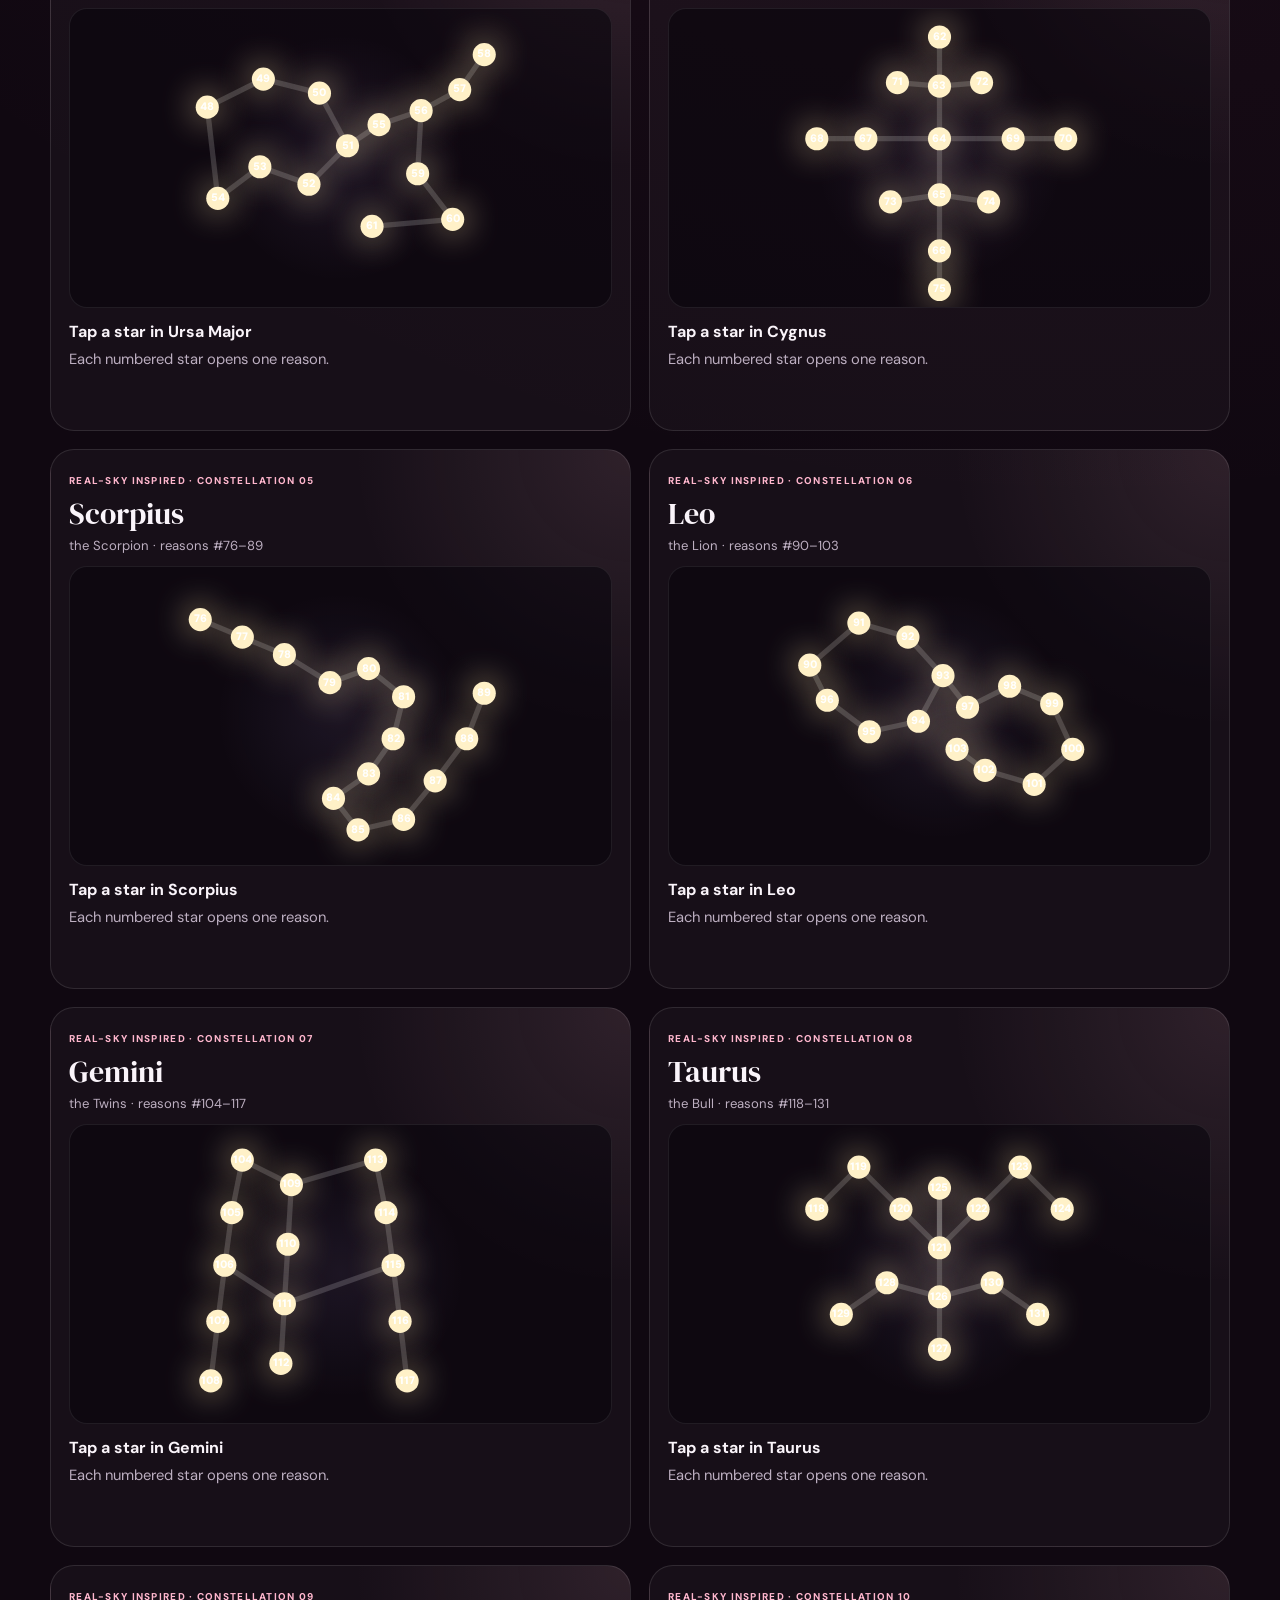
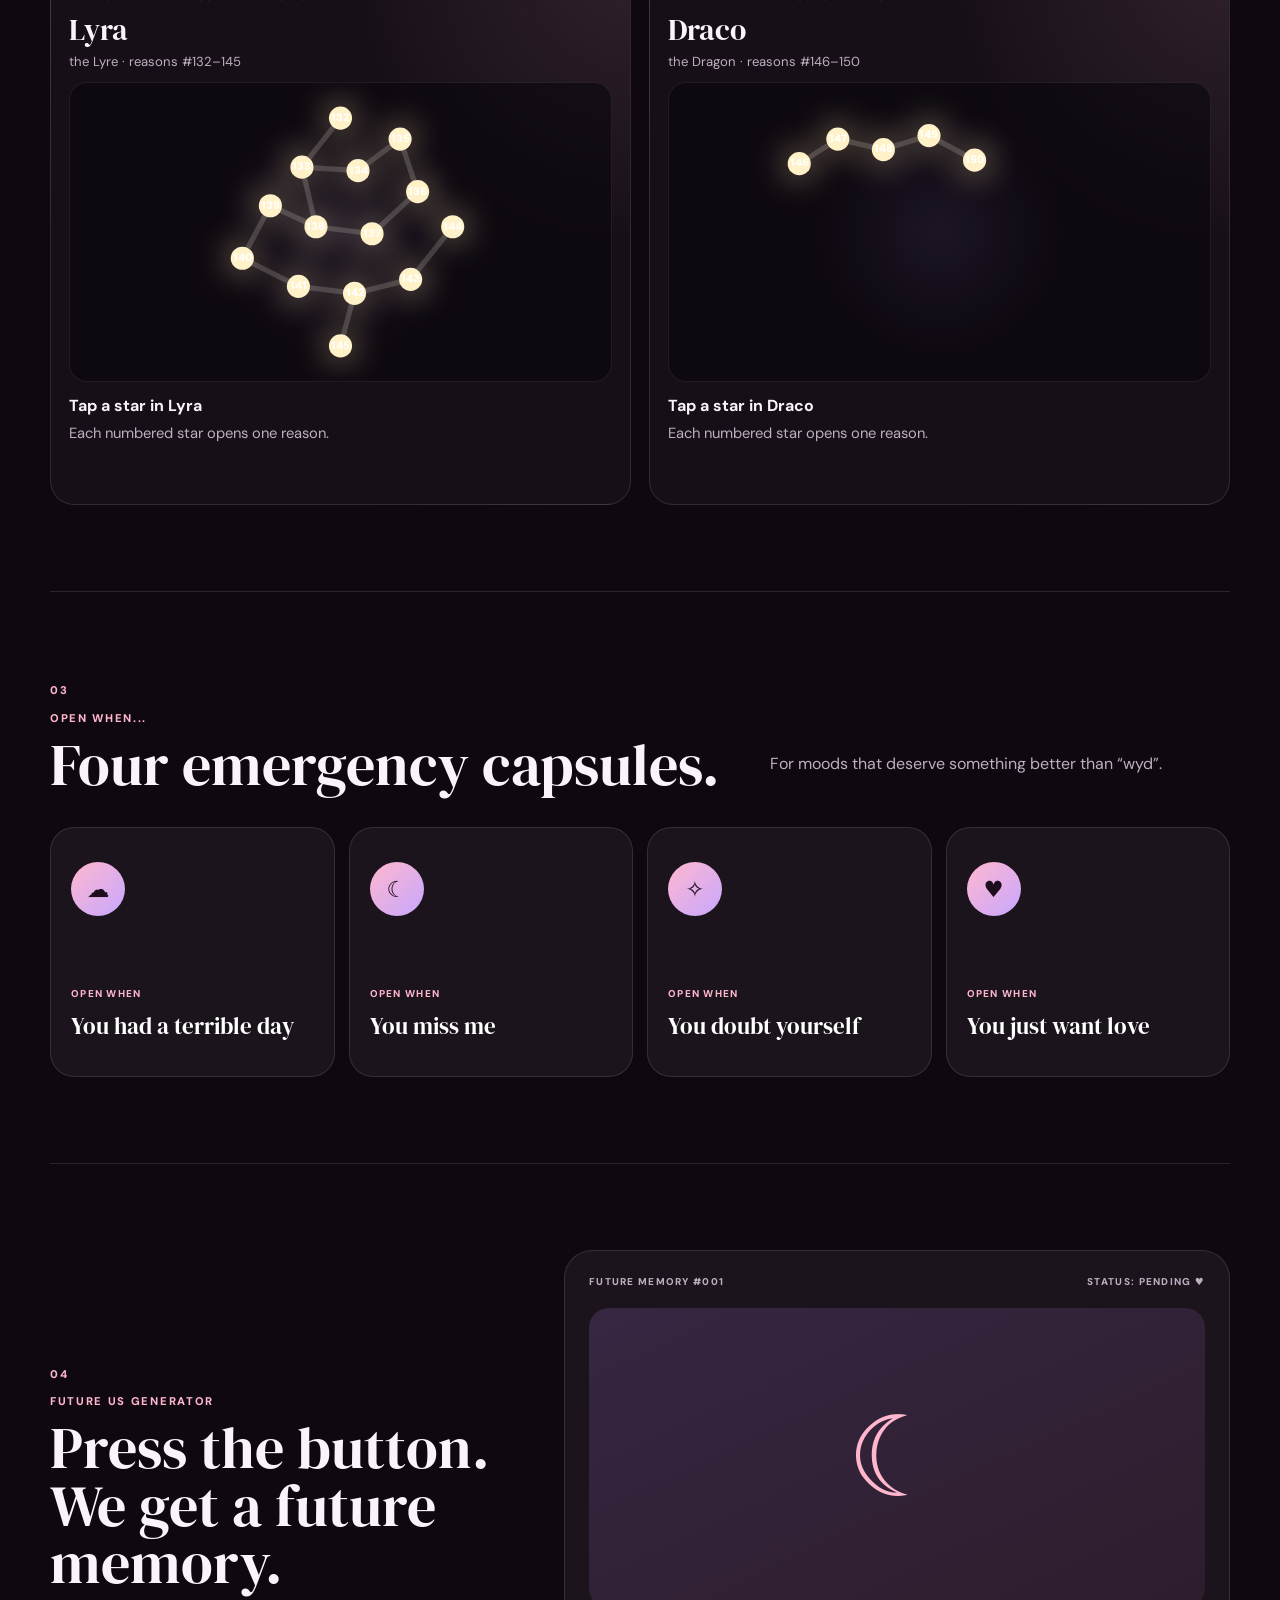
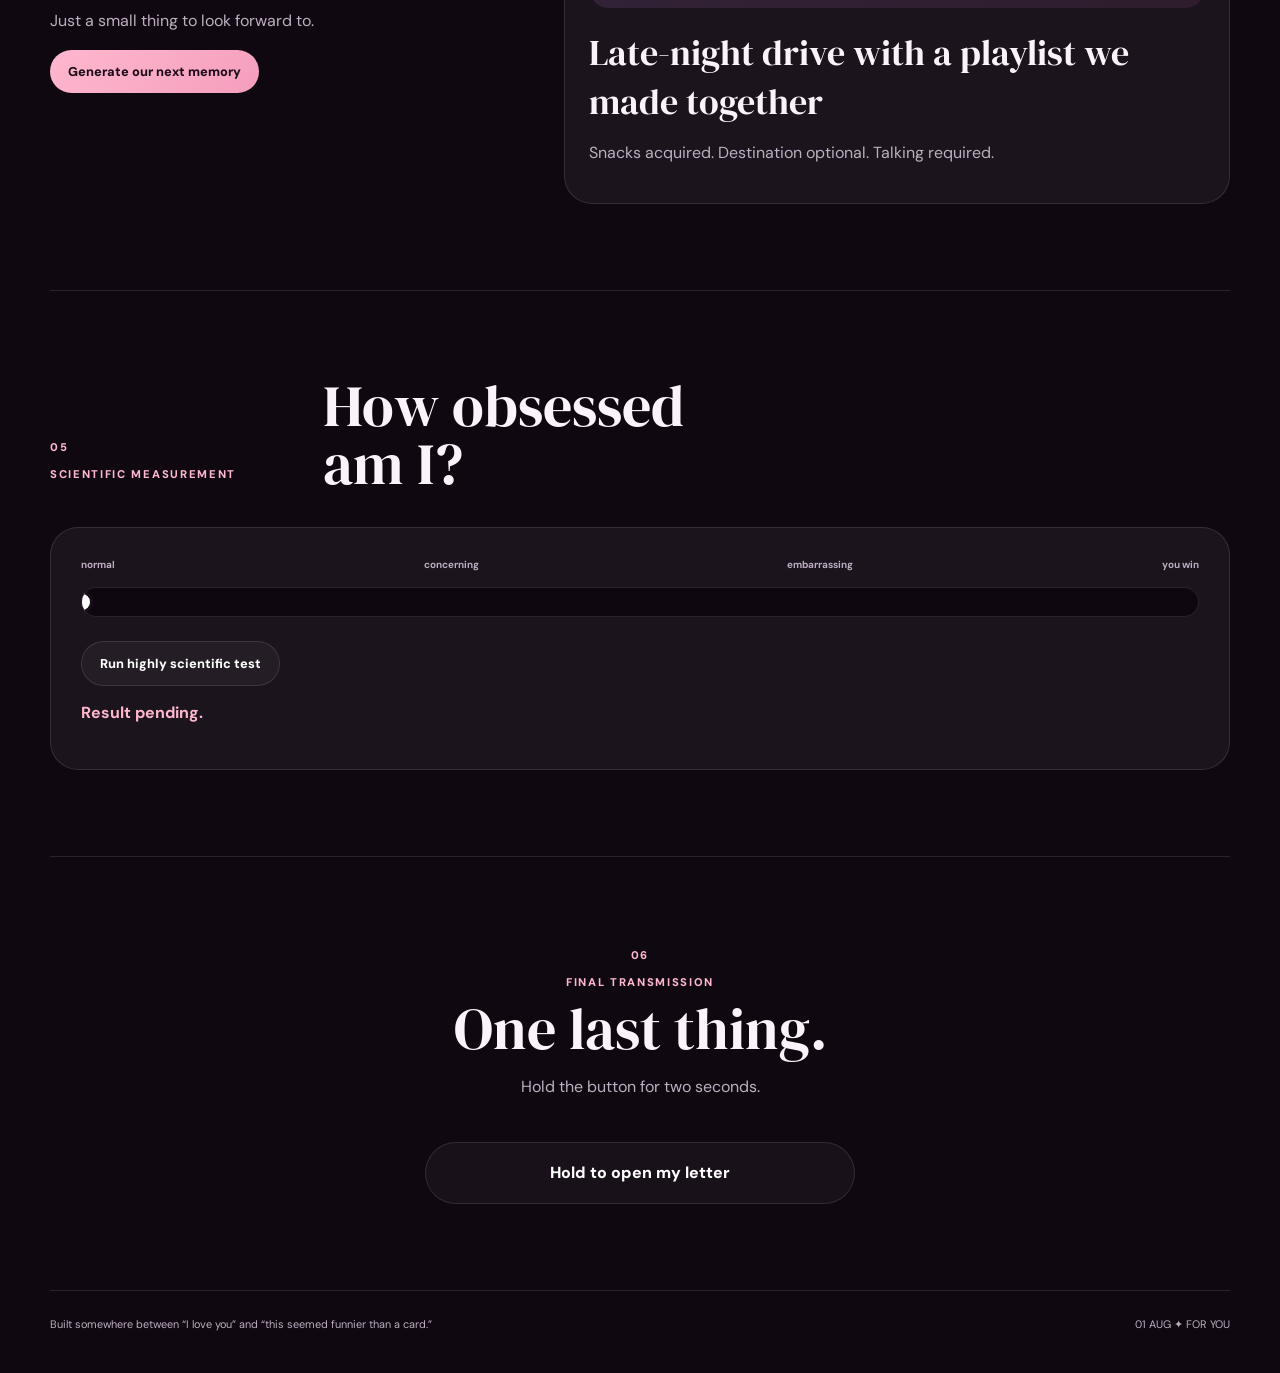
==== commit 91773d27: "Add files via upload" ====
--- a/index.html
+++ b/index.html
@@ -1,245 +1,89 @@
-
-<!DOCTYPE html>
+<!doctype html>
 <html lang="en">
 <head>
-  <meta charset="UTF-8" />
-  <meta name="viewport" content="width=device-width, initial-scale=1.0" />
-  <meta name="theme-color" content="#120914" />
-  <meta name="description" content="A private Happy Girlfriend Day observatory made for one person." />
+  <meta charset="utf-8">
+  <meta name="viewport" content="width=device-width,initial-scale=1">
+  <meta name="theme-color" content="#110713">
   <title>For My Favorite Person ✦</title>
   <link rel="preconnect" href="https://fonts.googleapis.com">
   <link rel="preconnect" href="https://fonts.gstatic.com" crossorigin>
   <link href="https://fonts.googleapis.com/css2?family=DM+Sans:wght@400;500;600;700;800&family=DM+Serif+Display:ital@0;1&display=swap" rel="stylesheet">
-  <link rel="stylesheet" href="styles.css?v=3" />
+  <link rel="stylesheet" href="observatory-v6.css">
 </head>
 <body>
   <canvas id="sky" aria-hidden="true"></canvas>
   <div class="grain" aria-hidden="true"></div>
-
   <header class="topbar">
-    <a class="brand" href="#home">
-      <span class="brand-mark">✦</span>
-      <span>Girlfriend Day Observatory</span>
-    </a>
-    <nav>
-      <a href="#constellation">Main Sky</a>
-      <a href="#atlas">Atlas</a>
-      <a href="#future">Future</a>
-      <a href="#letter">Letter</a>
-    </nav>
+    <a class="brand" href="#home"><span class="brand-mark">✦</span><span>Girlfriend Day Observatory</span></a>
+    <span class="edition">STAR MAP EDITION · V6</span>
+    <nav><a href="#constellation">Main Sky</a><a href="#atlas">Atlas</a><a href="#future">Future</a><a href="#letter">Letter</a></nav>
   </header>
 
   <main>
     <section class="hero" id="home">
-      <div class="hero-copy">
+      <div>
         <p class="eyebrow">A private sky made for one person</p>
         <h1>I couldn't buy you a star,<br><em>so I built you a whole sky.</em></h1>
-        <p class="hero-sub">
-          Happy Girlfriend Day. This observatory now turns your reasons into constellations,
-          so the sky literally spells out how I feel.
-        </p>
-
-        <div class="hero-actions">
-          <a class="primary" href="#constellation">See the message in the stars</a>
-          <button class="ghost" id="randomStarBtn" type="button">Pick a star for me</button>
-        </div>
-
-        <div class="ticket">
-          <div>
-            <span>ADMIT ONE</span>
-            <strong>My favorite person</strong>
-          </div>
-          <div class="ticket-code">AUG • 01 • ∞</div>
-        </div>
+        <p class="hero-sub">Happy Girlfriend Day. This time the stars themselves literally form the words.</p>
+        <div class="hero-actions"><a class="primary" href="#constellation">Read the sky</a><button class="ghost" id="randomStarBtn">Pick a letter for me</button></div>
+        <div class="ticket"><div><span>ADMIT ONE</span><strong>My favorite person</strong></div><div class="ticket-code">AUG • 01 • ∞</div></div>
       </div>
-
       <div class="hero-orbit" aria-hidden="true">
-        <div class="planet">
-          <div class="planet-ring"></div>
-          <span>you</span>
-        </div>
-        <span class="orbit-dot dot-1">♥</span>
-        <span class="orbit-dot dot-2">✦</span>
-        <span class="orbit-dot dot-3">☾</span>
+        <div class="planet"><div class="planet-ring"></div><span>you</span></div>
+        <span class="orbit-dot dot-1">♥</span><span class="orbit-dot dot-2">✦</span><span class="orbit-dot dot-3">☾</span>
       </div>
     </section>
 
-    <section class="section intro-strip">
-      <div>
-        <span class="section-no">01</span>
-        <p>This is your updated sky.</p>
+    <section class="section" id="constellation">
+      <div class="section-heading">
+        <div><span class="section-no">01</span><p>Message written in stars</p></div>
+        <h2>Happy Girlfriends Day</h2>
+        <p>The dots and lines below form the actual letters. Tap the glowing letter-star inside any letter to reveal its reason.</p>
       </div>
-      <h2>The main constellation now <em>spells HAPPY GIRLFRIENDS DAY</em> and every extra reason becomes another little constellation.</h2>
+      <div class="main-sky-shell">
+        <div class="sky-caption"><span>TONIGHT'S SKY LITERALLY SPELLS</span><strong>HAPPY GIRLFRIENDS DAY</strong></div>
+        <svg id="messageSky" class="message-sky" viewBox="0 0 1000 650" role="img" aria-label="Happy Girlfriends Day written with stars"></svg>
+      </div>
+      <div class="star-card" id="starCard"><span>STAR LOG</span><h3>Choose a letter-star</h3><p>There are 19 clickable letters and 150 reasons across the whole observatory.</p></div>
     </section>
 
-    <section class="section constellation-section" id="constellation">
-      <div class="section-heading">
-        <div>
-          <span class="section-no">02</span>
-          <p>Message in the sky</p>
-        </div>
-        <h2>Happy Girlfriends Day</h2>
-        <p>Each star carries one reason. Together, they spell the whole message.</p>
+    <section class="section" id="atlas">
+      <div class="section-heading split">
+        <div><span class="section-no">02</span><p>Constellation atlas</p><h2>The other 131 reasons live in real-sky-inspired patterns.</h2></div>
+        <p>Each panel is visibly named after the real constellation whose familiar line pattern inspired it.</p>
       </div>
-
-      <div class="constellation-wrap main-constellation-wrap">
-        <div class="constellation-message" aria-hidden="true">
-          <span>Tonight’s sky says</span>
-          <strong>Happy Girlfriends Day</strong>
-        </div>
-        <div id="mainConstellation" class="main-constellation" aria-label="Main constellation of reasons"></div>
-      </div>
-
-      <div class="star-card" id="starCard" aria-live="polite">
-        <span>STAR LOG</span>
-        <h3>Choose a star</h3>
-        <p>Tap any letter in the sky to open the reason attached to it.</p>
-      </div>
+      <div class="atlas-grid" id="atlasGrid"></div>
     </section>
 
-    <section class="section atlas-section" id="atlas">
-      <div class="section-heading split">
-        <div>
-          <span class="section-no">03</span>
-          <p>Constellation atlas</p>
-          <h2>Every extra reason still gets a sky.</h2>
-        </div>
-        <p>
-          The message constellation uses the first 19 reasons. The rest are grouped into mini constellations below, so nothing gets left out.
-        </p>
+    <section class="section capsules-section">
+      <div class="section-heading split"><div><span class="section-no">03</span><p>Open when...</p><h2>Four emergency capsules.</h2></div><p>For moods that deserve something better than “wyd”.</p></div>
+      <div class="capsule-grid">
+        <button class="capsule" data-capsule="bad-day"><span class="capsule-icon">☁</span><small>OPEN WHEN</small><strong>You had a terrible day</strong></button>
+        <button class="capsule" data-capsule="miss-me"><span class="capsule-icon">☾</span><small>OPEN WHEN</small><strong>You miss me</strong></button>
+        <button class="capsule" data-capsule="doubt"><span class="capsule-icon">✧</span><small>OPEN WHEN</small><strong>You doubt yourself</strong></button>
+        <button class="capsule" data-capsule="random"><span class="capsule-icon">♥</span><small>OPEN WHEN</small><strong>You just want love</strong></button>
       </div>
-      <div id="atlasGrid" class="atlas-grid"></div>
-    </section>
-
-    <section class="section capsules-section" id="capsules">
-      <div class="section-heading split">
-        <div>
-          <span class="section-no">04</span>
-          <p>Open when...</p>
-          <h2>Four emergency capsules.</h2>
-        </div>
-        <p>For moods that deserve something better than “wyd”.</p>
-      </div>
-
-      <div class="capsule-grid">
-        <button class="capsule" data-capsule="bad-day">
-          <span class="capsule-icon">☁</span>
-          <small>OPEN WHEN</small>
-          <strong>You had a terrible day</strong>
-        </button>
-        <button class="capsule" data-capsule="miss-me">
-          <span class="capsule-icon">☾</span>
-          <small>OPEN WHEN</small>
-          <strong>You miss me</strong>
-        </button>
-        <button class="capsule" data-capsule="doubt">
-          <span class="capsule-icon">✧</span>
-          <small>OPEN WHEN</small>
-          <strong>You doubt yourself</strong>
-        </button>
-        <button class="capsule" data-capsule="random">
-          <span class="capsule-icon">♥</span>
-          <small>OPEN WHEN</small>
-          <strong>You just want love</strong>
-        </button>
-      </div>
-
-      <dialog id="capsuleDialog">
-        <button class="dialog-close" aria-label="Close" type="button">×</button>
-        <span class="dialog-kicker">MESSAGE RECEIVED</span>
-        <h3 id="capsuleTitle"></h3>
-        <p id="capsuleCopy"></p>
-        <div class="dialog-signoff">— from your extremely biased girlfriend</div>
-      </dialog>
+      <dialog id="capsuleDialog"><button class="dialog-close">×</button><span class="dialog-kicker">MESSAGE RECEIVED</span><h3 id="capsuleTitle"></h3><p id="capsuleCopy"></p><div class="dialog-signoff">— from your extremely biased girlfriend</div></dialog>
     </section>
 
     <section class="section future-section" id="future">
-      <div class="future-copy">
-        <span class="section-no">05</span>
-        <p>Future us generator</p>
-        <h2>Press the button.<br>We get a future memory.</h2>
-        <p class="muted">No productivity. No itinerary optimization. Just a small thing to look forward to.</p>
-        <button class="primary" id="futureBtn" type="button">Generate our next memory</button>
-      </div>
-
-      <div class="future-card" id="futureCard">
-        <div class="future-card-top">
-          <span>FUTURE MEMORY #001</span>
-          <span>STATUS: PENDING ♥</span>
-        </div>
-        <div class="future-visual">
-          <span class="future-symbol">☾</span>
-        </div>
-        <h3>Late-night drive with a playlist we made together</h3>
-        <p>Snacks acquired. Destination optional. Talking required.</p>
-      </div>
+      <div class="future-copy"><span class="section-no">04</span><p>Future us generator</p><h2>Press the button.<br>We get a future memory.</h2><p class="muted">Just a small thing to look forward to.</p><button class="primary" id="futureBtn">Generate our next memory</button></div>
+      <div class="future-card" id="futureCard"><div class="future-card-top"><span>FUTURE MEMORY #001</span><span>STATUS: PENDING ♥</span></div><div class="future-visual"><span class="future-symbol">☾</span></div><h3>Late-night drive with a playlist we made together</h3><p>Snacks acquired. Destination optional. Talking required.</p></div>
     </section>
 
-    <section class="section meter-section">
-      <div class="section-heading">
-        <div>
-          <span class="section-no">06</span>
-          <p>Scientific measurement</p>
-        </div>
-        <h2>How obsessed am I?</h2>
-      </div>
-
-      <div class="meter-shell">
-        <div class="meter-labels">
-          <span>normal</span>
-          <span>concerning</span>
-          <span>embarrassing</span>
-          <span>you win</span>
-        </div>
-        <div class="meter-track">
-          <div class="meter-fill" id="meterFill"></div>
-          <div class="meter-knob" id="meterKnob"></div>
-        </div>
-        <button class="ghost light" id="meterBtn" type="button">Run highly scientific test</button>
-        <p id="meterResult">Result pending.</p>
-      </div>
+    <section class="section">
+      <div class="section-heading"><div><span class="section-no">05</span><p>Scientific measurement</p></div><h2>How obsessed am I?</h2></div>
+      <div class="meter-shell"><div class="meter-labels"><span>normal</span><span>concerning</span><span>embarrassing</span><span>you win</span></div><div class="meter-track"><div class="meter-fill" id="meterFill"></div><div class="meter-knob" id="meterKnob"></div></div><button class="ghost" id="meterBtn">Run highly scientific test</button><p id="meterResult">Result pending.</p></div>
     </section>
 
-    <section class="section letter-section" id="letter">
-      <div class="letter-panel">
-        <span class="section-no">07</span>
-        <p>Final transmission</p>
-        <h2>One last thing.</h2>
-        <p class="muted">
-          Hold the button for two seconds. I’m making you earn the dramatic ending.
-        </p>
-
-        <button class="hold-button" id="holdButton" type="button">
-          <span class="hold-progress" id="holdProgress"></span>
-          <span class="hold-label">Hold to open my letter</span>
-        </button>
-
-        <div class="final-letter" id="finalLetter" hidden>
-          <span>For you,</span>
-          <p>
-            Happy Girlfriend Day. I know there are a thousand easier ways to say I love you,
-            but apparently I am the kind of person who builds a website instead.
-          </p>
-          <p>
-            Thank you for being the person I can be serious with, stupid with, quiet with,
-            competitive with, and completely myself with. I love the big moments with you,
-            but I think I love the tiny ones even more.
-          </p>
-          <p>
-            I hope you always know how loved, admired, wanted, and chosen you are.
-            Not just today. Not just when things are easy. You.
-          </p>
-          <strong>Happy Girlfriend Day, pretty girl. ♥<br><small>— from your extremely biased girlfriend</small></strong>
-        </div>
+    <section class="section" id="letter">
+      <div class="letter-panel"><span class="section-no">06</span><p>Final transmission</p><h2>One last thing.</h2><p class="muted">Hold the button for two seconds.</p>
+        <button class="hold-button" id="holdButton"><span class="hold-progress" id="holdProgress"></span><span class="hold-label">Hold to open my letter</span></button>
+        <div class="final-letter" id="finalLetter" hidden><span>For you,</span><p>Happy Girlfriend Day. I know there are a thousand easier ways to say I love you, but apparently I am the kind of person who builds a website instead.</p><p>Thank you for being the person I can be serious with, stupid with, quiet with, competitive with, and completely myself with.</p><p>I hope you always know how loved, admired, wanted, and chosen you are. Not just today. Not just when things are easy. You.</p><strong>Happy Girlfriend Day, pretty girl. ♥<small>— from your extremely biased girlfriend</small></strong></div>
       </div>
     </section>
   </main>
-
-  <footer>
-    <span>Built somewhere between “I love you” and “this seemed funnier than a card.”</span>
-    <span>01 AUG ✦ FOR YOU</span>
-  </footer>
-
-  <script src="script.js?v=3"></script>
+  <footer><span>Built somewhere between “I love you” and “this seemed funnier than a card.”</span><span>01 AUG ✦ FOR YOU</span></footer>
+  <script src="observatory-v6.js"></script>
 </body>
 </html>
--- a/observatory-v6.css
+++ b/observatory-v6.css
@@ -0,0 +1,17 @@
+
+:root{--ink:#faf4fa;--muted:#bdafc1;--bg:#100811;--card:rgba(255,255,255,.05);--line:rgba(255,255,255,.11);--pink:#ffb7ce;--lav:#c7a7ff;--gold:#ffd99c}
+*{box-sizing:border-box}html{scroll-behavior:smooth}body{margin:0;color:var(--ink);background:radial-gradient(circle at 15% -10%,rgba(140,75,160,.16),transparent 32%),radial-gradient(circle at 85% 25%,rgba(217,88,137,.1),transparent 30%),var(--bg);font-family:"DM Sans",system-ui,sans-serif;overflow-x:hidden}button,a{font:inherit}a{color:inherit}#sky{position:fixed;inset:0;z-index:-3;width:100%;height:100%;opacity:.62}.grain{position:fixed;inset:0;z-index:-2;opacity:.05;pointer-events:none;background-image:url("data:image/svg+xml,%3Csvg viewBox='0 0 180 180' xmlns='http://www.w3.org/2000/svg'%3E%3Cfilter id='n'%3E%3CfeTurbulence type='fractalNoise' baseFrequency='.9' numOctaves='4' stitchTiles='stitch'/%3E%3C/filter%3E%3Crect width='100%25' height='100%25' filter='url(%23n)' opacity='.7'/%3E%3C/svg%3E")}
+.topbar{position:sticky;top:0;z-index:50;width:min(1180px,calc(100% - 32px));margin:14px auto 0;padding:12px 14px;border:1px solid var(--line);border-radius:18px;display:flex;align-items:center;gap:18px;background:rgba(13,6,15,.78);backdrop-filter:blur(18px)}.brand{display:flex;align-items:center;gap:9px;text-decoration:none;font-weight:800}.brand-mark{width:30px;height:30px;border-radius:50%;display:grid;place-items:center;color:#1c0d1d;background:linear-gradient(135deg,var(--pink),var(--lav))}.edition{margin-left:auto;color:var(--pink);font-size:.6rem;font-weight:900;letter-spacing:.13em}.topbar nav{display:flex;gap:18px}.topbar nav a{color:var(--muted);font-size:.76rem;font-weight:700;text-decoration:none}
+main,footer{width:min(1180px,calc(100% - 32px));margin:0 auto}.hero{min-height:88vh;padding:100px 0 70px;display:grid;grid-template-columns:1.2fr .8fr;align-items:center;gap:50px}.eyebrow,.section-no,.section-heading>div>p,.future-copy>p:first-of-type,.letter-panel>p:first-of-type{color:var(--pink);font-size:.7rem;font-weight:800;letter-spacing:.15em;text-transform:uppercase}.hero h1,.section h2,.star-card h3,.future-card h3,dialog h3{margin:0;font-family:"DM Serif Display",Georgia,serif;font-weight:400}.hero h1{font-size:clamp(3rem,7vw,6.9rem);line-height:.94;letter-spacing:-.04em}.hero h1 em{color:var(--pink)}.hero-sub,.muted,.section-heading>p{color:var(--muted);line-height:1.65}.hero-sub{max-width:680px;font-size:1.04rem}.hero-actions{display:flex;gap:10px;flex-wrap:wrap;margin-top:28px}.primary,.ghost{border:0;border-radius:999px;padding:13px 18px;cursor:pointer;font-size:.8rem;font-weight:800;text-decoration:none}.primary{color:#1c0b17;background:linear-gradient(135deg,var(--pink),#f59ebd)}.ghost{border:1px solid var(--line);color:#fff;background:rgba(255,255,255,.04)}.ticket{width:min(520px,100%);margin-top:38px;border:1px dashed rgba(255,255,255,.24);border-radius:16px;padding:14px 16px;display:flex;justify-content:space-between;background:rgba(255,255,255,.035)}.ticket span,.ticket-code{color:var(--muted);font-size:.62rem;letter-spacing:.12em}.ticket strong{display:block;margin-top:3px}
+.hero-orbit{position:relative;min-height:500px;display:grid;place-items:center}.planet{position:relative;width:260px;height:260px;border-radius:50%;display:grid;place-items:center;color:#2b142b;background:radial-gradient(circle at 34% 28%,#ffe4ed 0 10%,transparent 11%),radial-gradient(circle at 62% 62%,rgba(255,255,255,.35) 0 8%,transparent 9%),linear-gradient(145deg,#eaa0bf,#b393f4 60%,#8f72cf);box-shadow:0 0 80px rgba(201,154,255,.22)}.planet span{font-family:"DM Serif Display",serif;font-size:2.2rem;font-style:italic}.planet-ring{position:absolute;inset:42% -34%;border:2px solid rgba(255,255,255,.38);border-radius:50%;transform:rotate(-14deg)}.orbit-dot{position:absolute;width:46px;height:46px;border:1px solid var(--line);border-radius:50%;display:grid;place-items:center;background:#1d0e20}.dot-1{top:12%;left:15%}.dot-2{right:9%;top:36%;color:var(--gold)}.dot-3{left:13%;bottom:12%;color:var(--lav)}
+.section{padding:86px 0;border-top:1px solid var(--line)}.section-heading{margin-bottom:34px;display:grid;grid-template-columns:.5fr .8fr 1fr;gap:30px;align-items:end}.section-heading.split{grid-template-columns:1.2fr .8fr}.section-heading h2,.future-copy h2,.letter-panel h2{font-size:clamp(2.4rem,4.5vw,4.7rem);line-height:1}
+.main-sky-shell{position:relative;border:1px solid var(--line);border-radius:28px;overflow:hidden;background:radial-gradient(circle at center,rgba(159,115,200,.13),transparent 48%),rgba(255,255,255,.025);padding:100px 20px 26px}.sky-caption{position:absolute;top:24px;left:0;right:0;text-align:center}.sky-caption span{display:block;color:var(--pink);font-size:.66rem;font-weight:900;letter-spacing:.18em}.sky-caption strong{display:block;margin-top:6px;font-family:"DM Serif Display",serif;font-size:2.3rem;font-weight:400}.message-sky{display:block;width:100%;height:auto;min-height:610px}.letter-line{stroke:rgba(255,216,232,.31);stroke-width:2;stroke-linecap:round}.letter-star{fill:#fff4d6;filter:drop-shadow(0 0 7px rgba(255,241,200,.95))}.letter-star.major{fill:#fff;filter:drop-shadow(0 0 13px rgba(255,184,213,.95))}.letter-hit{fill:transparent;cursor:pointer;outline:none}.letter-group:hover .letter-star,.letter-group.active .letter-star{fill:#fff}.letter-group:hover .letter-line,.letter-group.active .letter-line{stroke:rgba(255,190,218,.65)}.letter-badge{fill:#271226;stroke:rgba(255,255,255,.22);stroke-width:1.5}.letter-badge-text{fill:#fff;font-size:18px;font-weight:900;text-anchor:middle;dominant-baseline:middle;pointer-events:none}
+.star-card{margin:-34px auto 0;position:relative;z-index:3;width:min(760px,calc(100% - 42px));border:1px solid var(--line);border-radius:22px;padding:24px 26px;background:rgba(24,11,27,.94);box-shadow:0 25px 60px rgba(0,0,0,.24)}.star-card>span,.cluster-number,.dialog-kicker,.future-card-top,.capsule small{color:var(--pink);font-size:.62rem;font-weight:800;letter-spacing:.13em}.star-card h3{margin-top:7px;font-size:2rem}.star-card p{margin-bottom:0;color:var(--muted);line-height:1.65}
+.atlas-grid{display:grid;grid-template-columns:repeat(2,minmax(0,1fr));gap:18px}.cluster-card{border:1px solid var(--line);border-radius:24px;padding:18px;background:radial-gradient(circle at top right,rgba(255,183,206,.1),transparent 35%),rgba(255,255,255,.03)}.cluster-head h3{margin:4px 0 0;font-family:"DM Serif Display",serif;font-size:1.85rem;font-weight:400}.cluster-head p{margin:3px 0 12px;color:var(--muted);font-size:.82rem}.cluster-sky{position:relative;height:300px;border:1px solid rgba(255,255,255,.08);border-radius:18px;overflow:hidden;background:radial-gradient(circle at center,rgba(199,167,255,.08),transparent 40%),rgba(9,4,11,.55)}.cluster-svg{position:absolute;inset:0;width:100%;height:100%}.cluster-svg line{stroke:rgba(255,255,255,.17);stroke-width:1.5}.cluster-star{cursor:pointer}.cluster-star circle{fill:#fff1c8;filter:drop-shadow(0 0 5px rgba(255,232,176,.8))}.cluster-star text{fill:#fff;font-size:3.1px;font-weight:900;text-anchor:middle;dominant-baseline:middle}.cluster-star:hover circle,.cluster-star.active circle{fill:#fff}.cluster-info{min-height:104px;padding-top:13px}.cluster-info strong{display:block;margin-bottom:6px}.cluster-info p{margin:0;color:var(--muted);line-height:1.55;font-size:.92rem}
+.capsule-grid{display:grid;grid-template-columns:repeat(4,1fr);gap:14px}.capsule{min-height:250px;border:1px solid var(--line);border-radius:24px;padding:20px;color:#fff;background:var(--card);cursor:pointer;text-align:left}.capsule-icon{width:54px;height:54px;margin-bottom:65px;border-radius:50%;display:grid;place-items:center;color:#1e0d1c;background:linear-gradient(135deg,var(--pink),var(--lav));font-size:1.4rem}.capsule strong{display:block;margin-top:8px;font-family:"DM Serif Display",serif;font-size:1.45rem;font-weight:400}
+dialog{width:min(590px,calc(100% - 32px));border:1px solid var(--line);border-radius:26px;padding:32px;color:#fff;background:#1a0d1d}.dialog-close{position:absolute;right:14px;top:12px;border:0;color:var(--muted);background:none;cursor:pointer;font-size:1.7rem}dialog h3{font-size:2.5rem}dialog p{color:#dfd1e2;line-height:1.8}.dialog-signoff{color:var(--pink);font-size:.78rem;font-weight:700}
+.future-section{display:grid;grid-template-columns:.8fr 1.2fr;gap:70px;align-items:center}.future-card{border:1px solid var(--line);border-radius:28px;padding:24px;background:var(--card)}.future-card-top{display:flex;justify-content:space-between;color:var(--muted)}.future-visual{height:300px;margin:20px 0;border-radius:20px;display:grid;place-items:center;background:linear-gradient(155deg,rgba(199,167,255,.18),rgba(255,183,206,.1)),#160b19}.future-symbol{font-size:7rem;color:var(--pink)}.future-card h3{font-size:2.25rem}.future-card p{color:var(--muted)}
+.meter-shell{border:1px solid var(--line);border-radius:28px;padding:30px;background:var(--card)}.meter-labels{display:flex;justify-content:space-between;color:var(--muted);font-size:.62rem;font-weight:700}.meter-track{position:relative;height:30px;margin:16px 0 24px;border:1px solid var(--line);border-radius:999px;overflow:hidden;background:#0e0710}.meter-fill{width:0;height:100%;background:linear-gradient(90deg,#8a66c2,#ed769c,#ffbf8e);transition:width 1.4s}.meter-knob{position:absolute;top:50%;left:0;width:22px;height:22px;border:3px solid #1b0d1c;border-radius:50%;transform:translate(-50%,-50%);background:#fff;transition:left 1.4s}#meterResult{color:var(--pink);font-weight:700}
+.letter-panel{width:min(820px,100%);margin:0 auto;text-align:center}.hold-button{position:relative;width:min(430px,100%);height:62px;margin-top:26px;border:1px solid var(--line);border-radius:999px;overflow:hidden;color:#fff;background:rgba(255,255,255,.04);cursor:pointer}.hold-progress{position:absolute;inset:0 auto 0 0;width:0;background:linear-gradient(90deg,rgba(255,183,206,.25),rgba(199,167,255,.35))}.hold-label{position:relative;z-index:2;font-weight:800}.final-letter{margin-top:35px;border:1px solid var(--line);border-radius:26px;padding:40px;text-align:left;background:var(--card)}.final-letter>span,.final-letter strong{color:var(--pink);font-family:"DM Serif Display",serif}.final-letter p{color:#e7dbe9;font-family:"DM Serif Display",serif;font-size:1.22rem;line-height:1.75}.final-letter strong{display:block;font-size:1.6rem}.final-letter small{display:block;margin-top:8px;color:#e7dbe9;font-family:"DM Sans",sans-serif;font-size:.88rem}
+footer{padding:26px 0 42px;border-top:1px solid var(--line);display:flex;justify-content:space-between;color:var(--muted);font-size:.68rem}
+@media(max-width:980px){.hero{grid-template-columns:1fr}.section-heading,.section-heading.split{grid-template-columns:1fr}.atlas-grid{grid-template-columns:1fr}.capsule-grid{grid-template-columns:repeat(2,1fr)}.future-section{grid-template-columns:1fr}.edition{display:none}}@media(max-width:640px){.topbar nav{display:none}.hero h1{font-size:clamp(3rem,15vw,5.2rem)}.capsule-grid{grid-template-columns:1fr}.ticket,footer,.future-card-top{flex-direction:column}.message-sky{min-height:500px}.main-sky-shell{padding-left:8px;padding-right:8px}.sky-caption strong{font-size:1.7rem}}
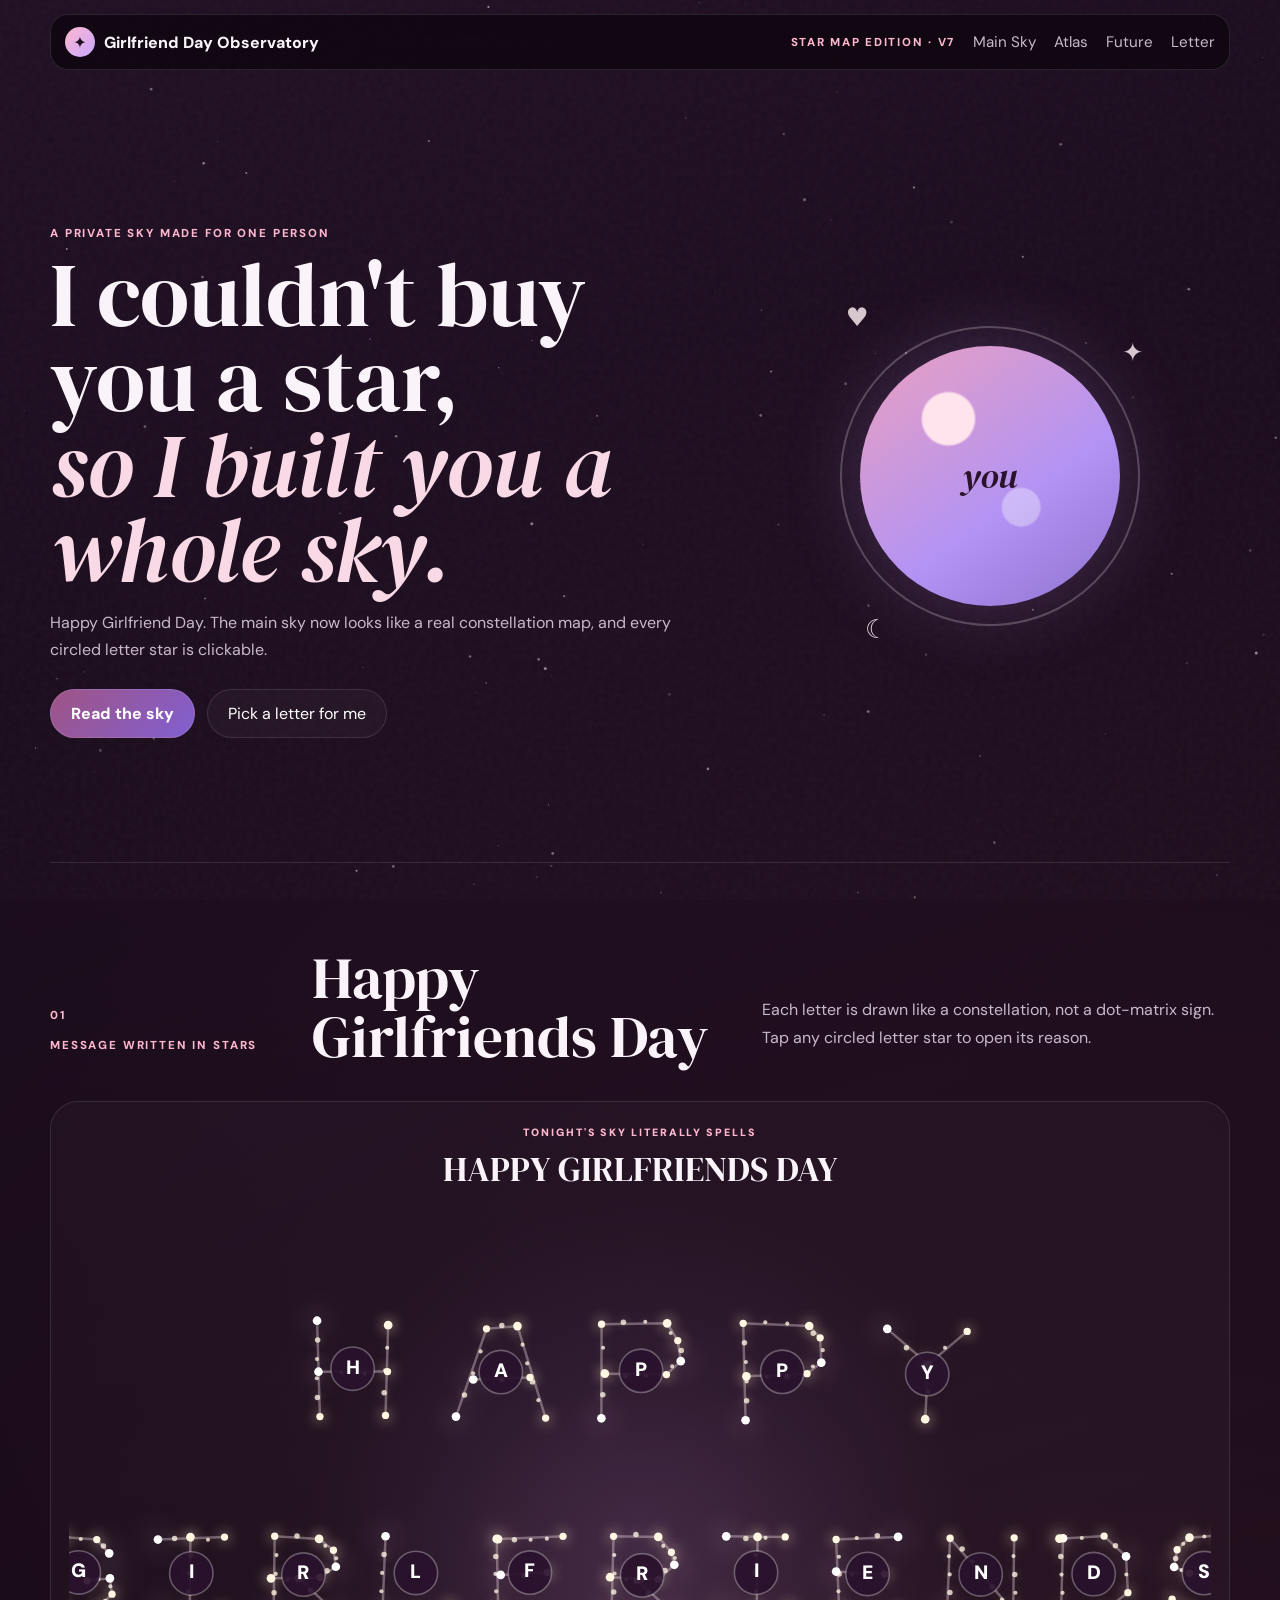
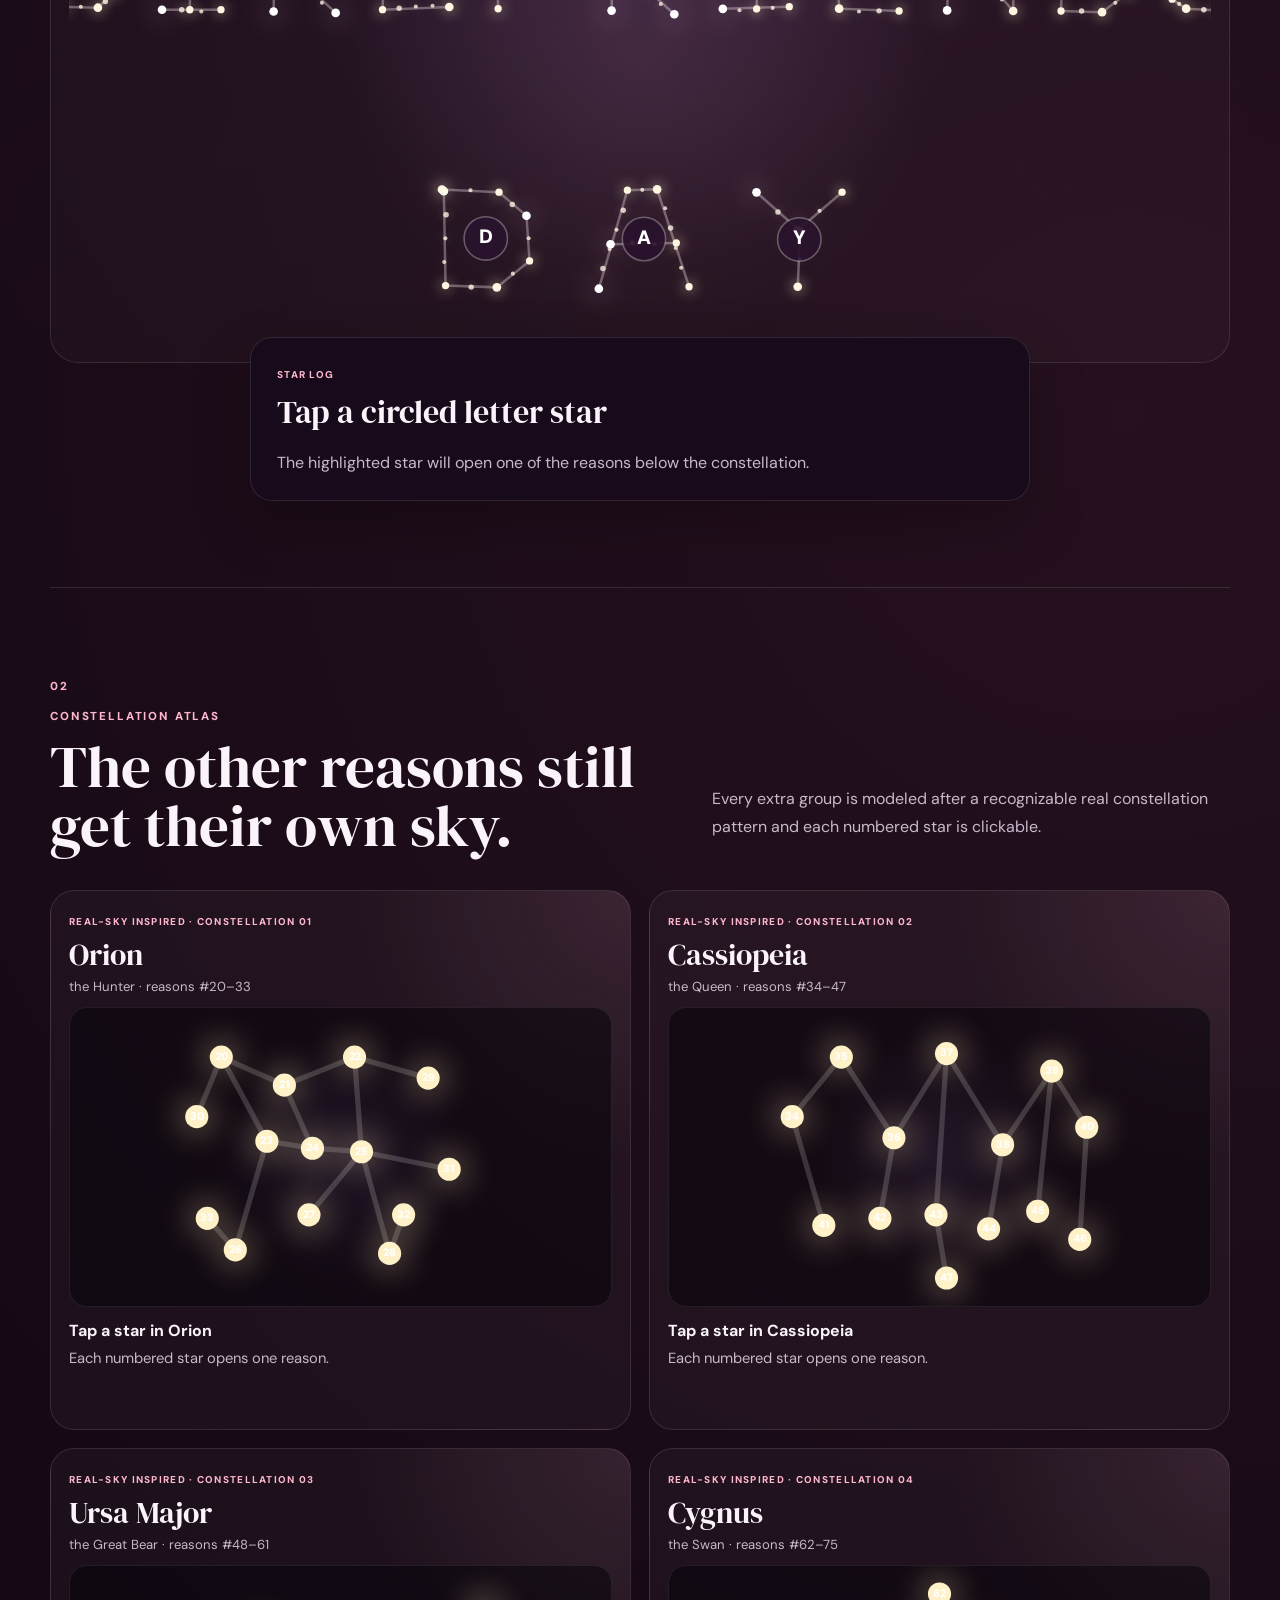
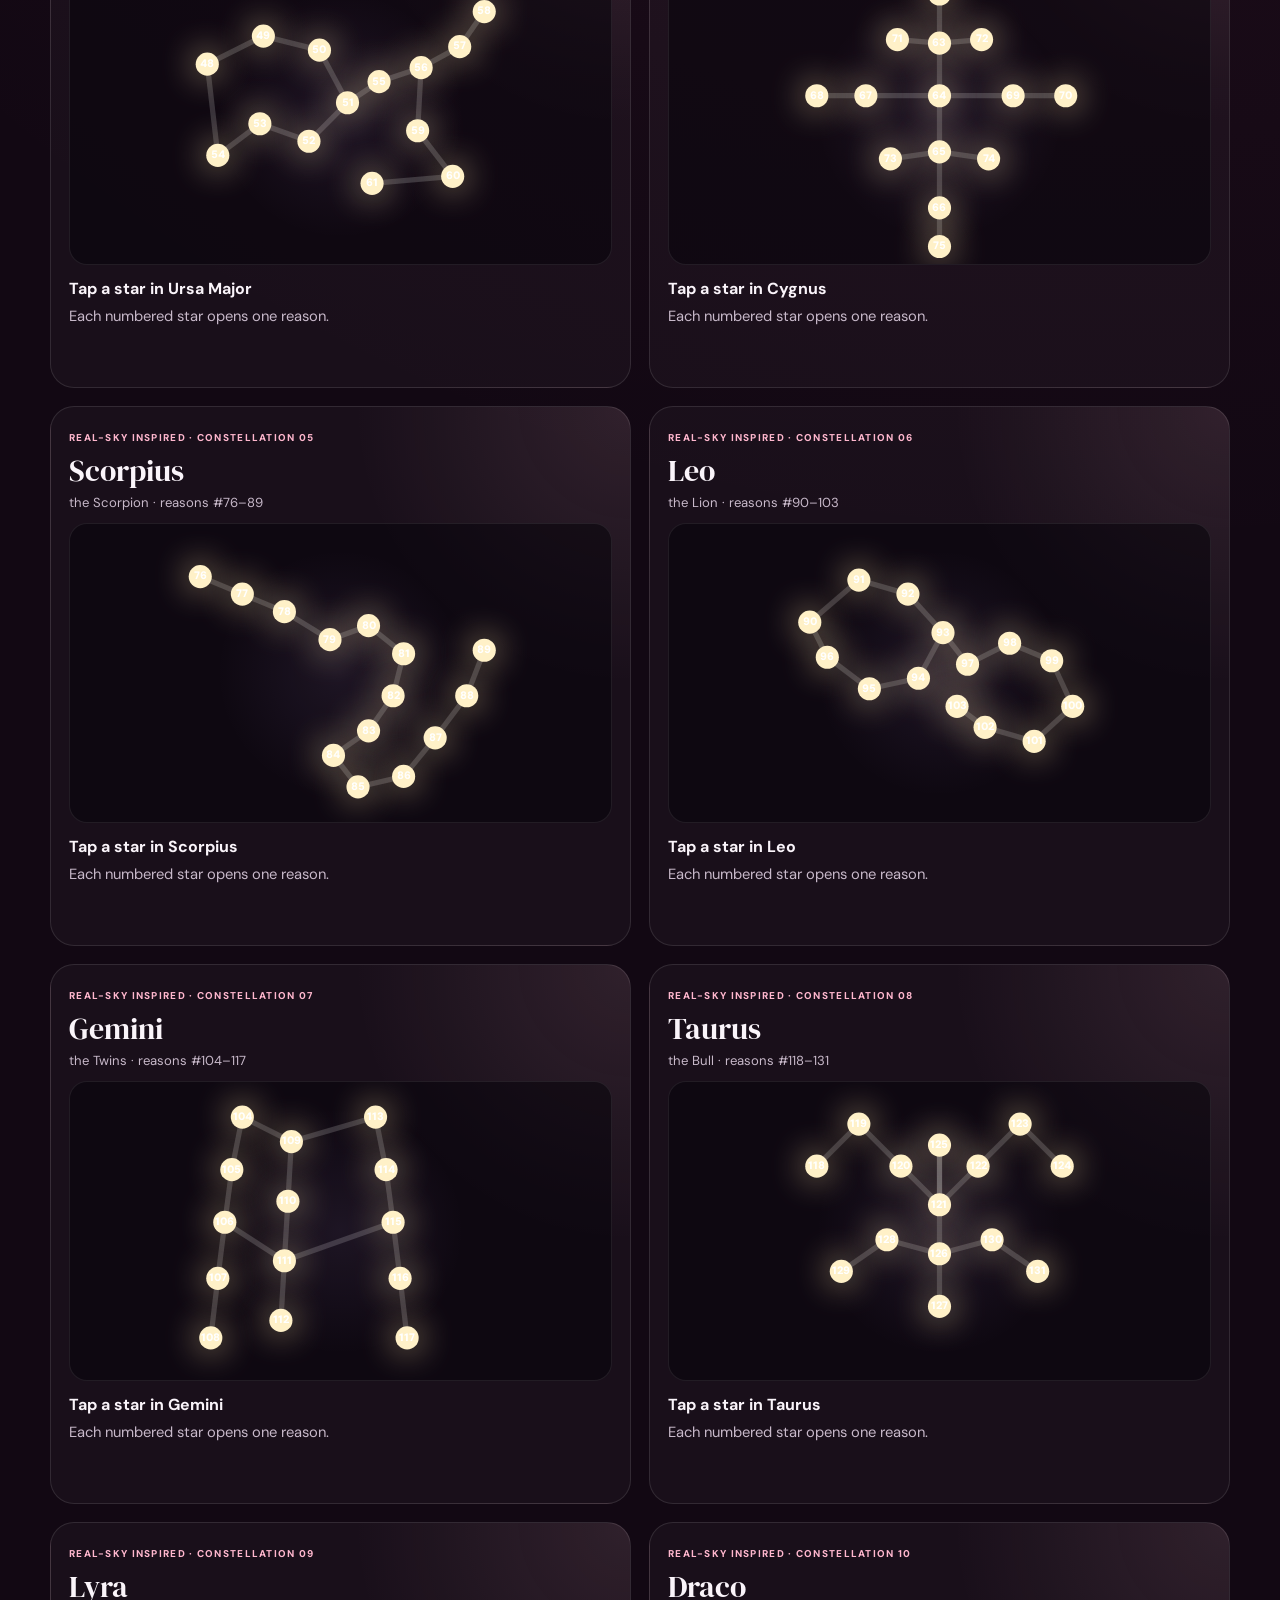
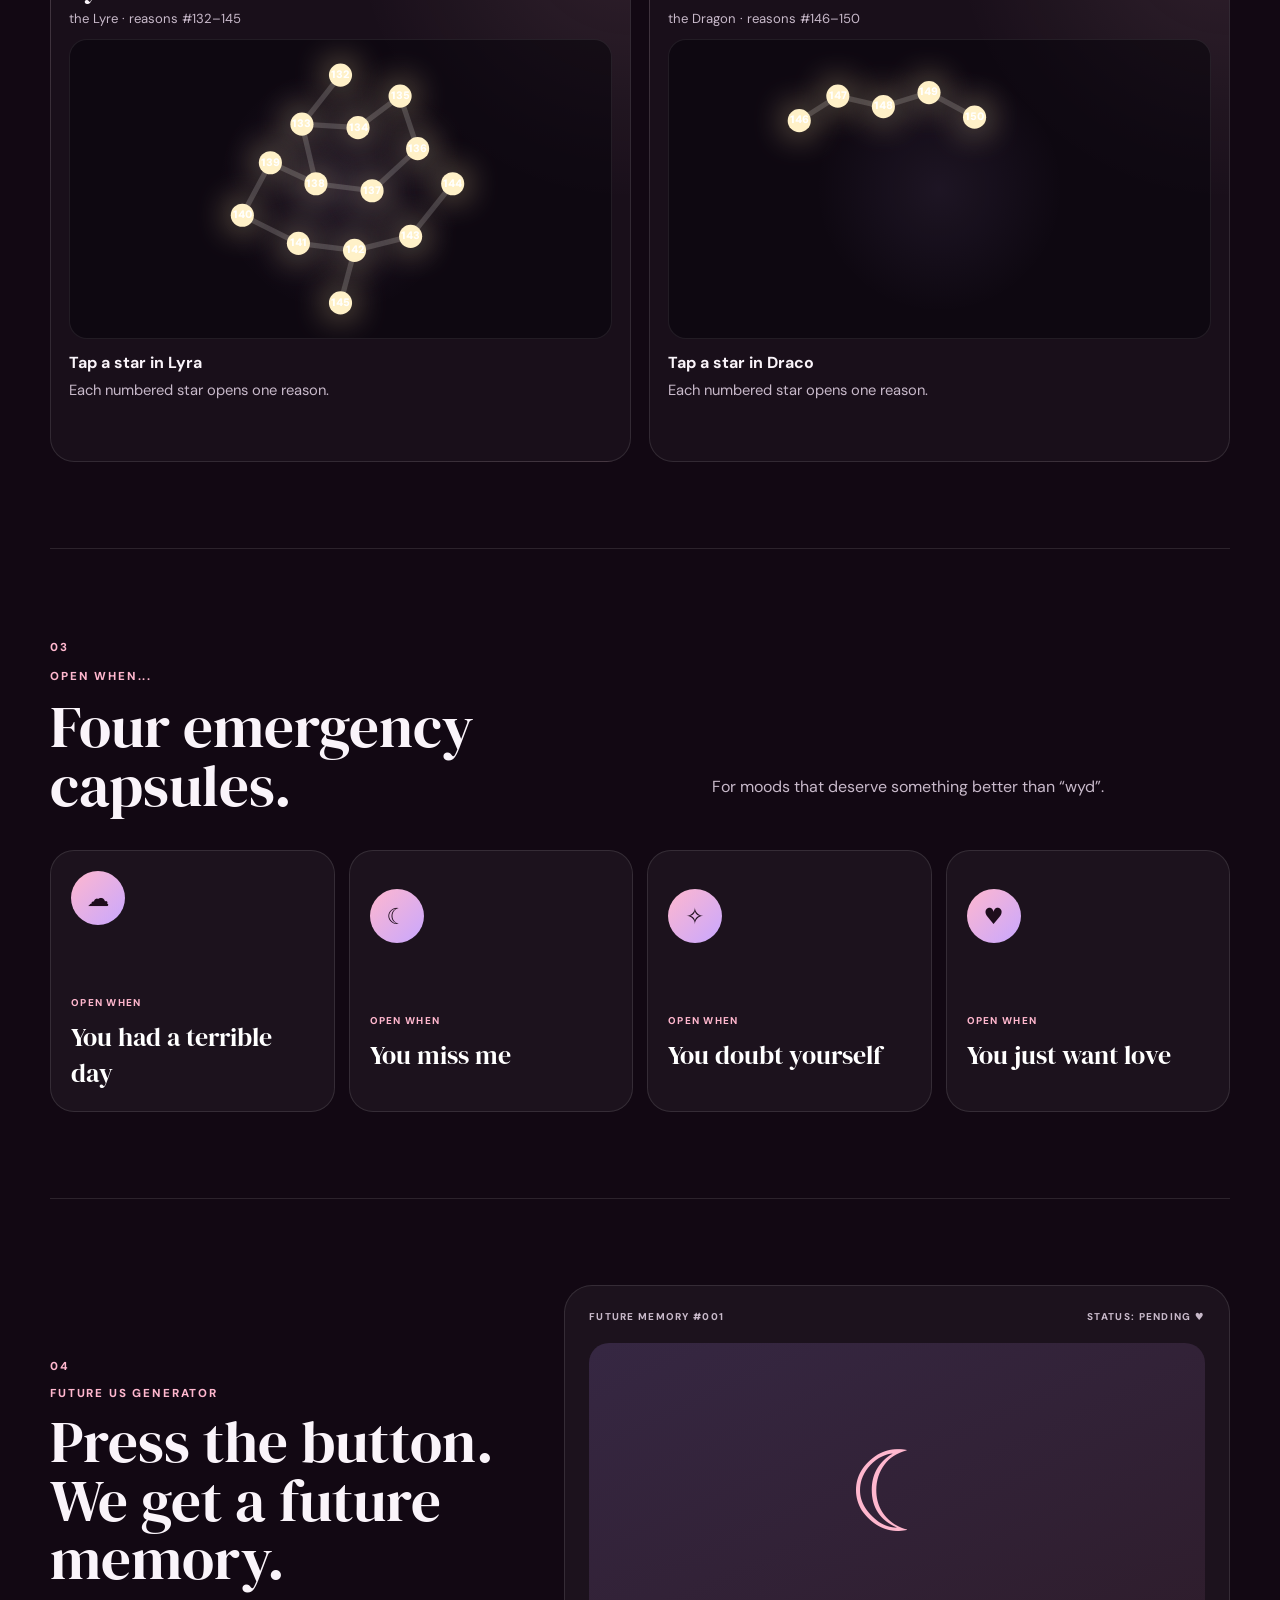
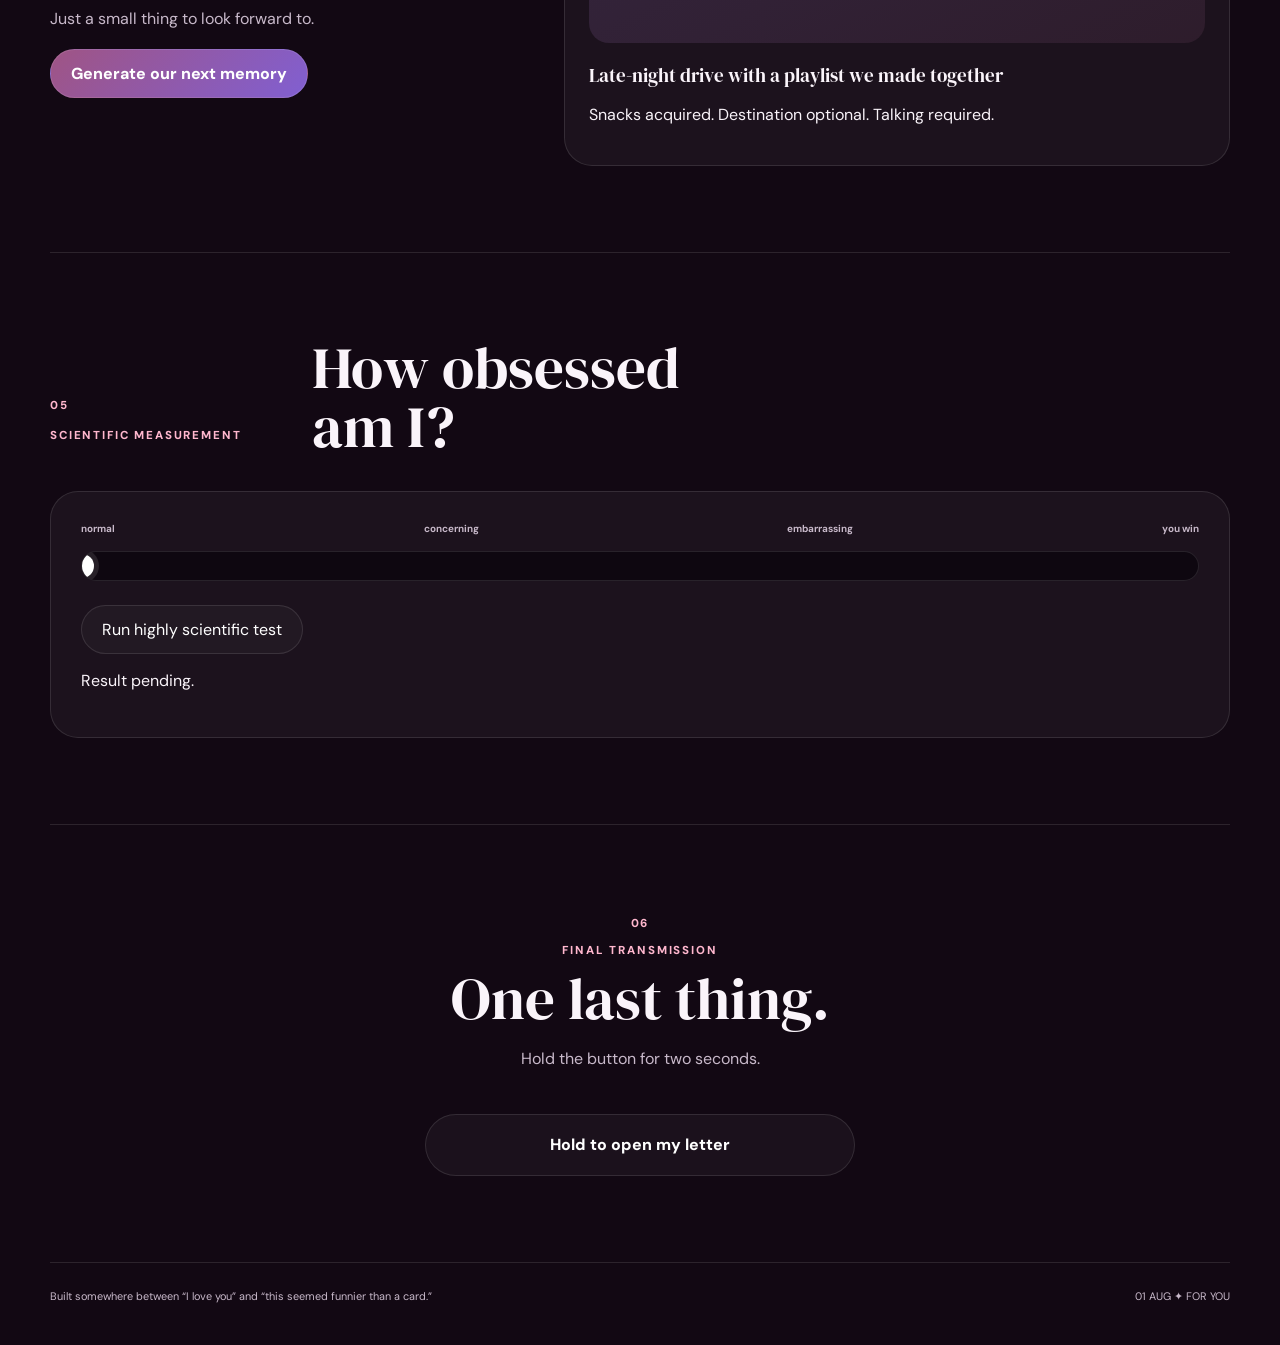
==== commit 49ba6ffd: "Add files via upload" ====
--- a/index.html
+++ b/index.html
@@ -2,21 +2,27 @@
 <html lang="en">
 <head>
   <meta charset="utf-8">
-  <meta name="viewport" content="width=device-width,initial-scale=1">
-  <meta name="theme-color" content="#110713">
+  <meta name="viewport" content="width=device-width, initial-scale=1">
+  <meta name="theme-color" content="#120813">
   <title>For My Favorite Person ✦</title>
   <link rel="preconnect" href="https://fonts.googleapis.com">
   <link rel="preconnect" href="https://fonts.gstatic.com" crossorigin>
   <link href="https://fonts.googleapis.com/css2?family=DM+Sans:wght@400;500;600;700;800&family=DM+Serif+Display:ital@0;1&display=swap" rel="stylesheet">
-  <link rel="stylesheet" href="observatory-v6.css">
+  <link rel="stylesheet" href="observatory-v7.css">
 </head>
 <body>
-  <canvas id="sky" aria-hidden="true"></canvas>
+  <canvas id="skyBg" aria-hidden="true"></canvas>
   <div class="grain" aria-hidden="true"></div>
+
   <header class="topbar">
     <a class="brand" href="#home"><span class="brand-mark">✦</span><span>Girlfriend Day Observatory</span></a>
-    <span class="edition">STAR MAP EDITION · V6</span>
-    <nav><a href="#constellation">Main Sky</a><a href="#atlas">Atlas</a><a href="#future">Future</a><a href="#letter">Letter</a></nav>
+    <span class="edition">STAR MAP EDITION · V7</span>
+    <nav>
+      <a href="#constellation">Main Sky</a>
+      <a href="#atlas">Atlas</a>
+      <a href="#future">Future</a>
+      <a href="#letter">Letter</a>
+    </nav>
   </header>
 
   <main>
@@ -24,66 +30,130 @@
       <div>
         <p class="eyebrow">A private sky made for one person</p>
         <h1>I couldn't buy you a star,<br><em>so I built you a whole sky.</em></h1>
-        <p class="hero-sub">Happy Girlfriend Day. This time the stars themselves literally form the words.</p>
-        <div class="hero-actions"><a class="primary" href="#constellation">Read the sky</a><button class="ghost" id="randomStarBtn">Pick a letter for me</button></div>
-        <div class="ticket"><div><span>ADMIT ONE</span><strong>My favorite person</strong></div><div class="ticket-code">AUG • 01 • ∞</div></div>
+        <p class="hero-sub">Happy Girlfriend Day. The main sky now looks like a real constellation map, and every circled letter star is clickable.</p>
+        <div class="hero-actions">
+          <a class="primary" href="#constellation">Read the sky</a>
+          <button class="ghost" id="randomStarBtn" type="button">Pick a letter for me</button>
+        </div>
       </div>
       <div class="hero-orbit" aria-hidden="true">
         <div class="planet"><div class="planet-ring"></div><span>you</span></div>
-        <span class="orbit-dot dot-1">♥</span><span class="orbit-dot dot-2">✦</span><span class="orbit-dot dot-3">☾</span>
+        <span class="orbit-dot dot-1">♥</span>
+        <span class="orbit-dot dot-2">✦</span>
+        <span class="orbit-dot dot-3">☾</span>
       </div>
     </section>
 
     <section class="section" id="constellation">
       <div class="section-heading">
-        <div><span class="section-no">01</span><p>Message written in stars</p></div>
+        <div>
+          <span class="section-no">01</span>
+          <p>Message written in stars</p>
+        </div>
         <h2>Happy Girlfriends Day</h2>
-        <p>The dots and lines below form the actual letters. Tap the glowing letter-star inside any letter to reveal its reason.</p>
+        <p>Each letter is drawn like a constellation, not a dot-matrix sign. Tap any circled letter star to open its reason.</p>
       </div>
+
       <div class="main-sky-shell">
-        <div class="sky-caption"><span>TONIGHT'S SKY LITERALLY SPELLS</span><strong>HAPPY GIRLFRIENDS DAY</strong></div>
-        <svg id="messageSky" class="message-sky" viewBox="0 0 1000 650" role="img" aria-label="Happy Girlfriends Day written with stars"></svg>
+        <div class="sky-caption">
+          <span>TONIGHT'S SKY LITERALLY SPELLS</span>
+          <strong>HAPPY GIRLFRIENDS DAY</strong>
+        </div>
+        <svg id="messageSky" class="message-sky" viewBox="0 0 1000 650" role="img" aria-label="Happy Girlfriends Day drawn as constellations"></svg>
       </div>
-      <div class="star-card" id="starCard"><span>STAR LOG</span><h3>Choose a letter-star</h3><p>There are 19 clickable letters and 150 reasons across the whole observatory.</p></div>
+
+      <div class="star-card" id="starCard">
+        <span>STAR LOG</span>
+        <h3>Tap a circled letter star</h3>
+        <p>The highlighted star will open one of the reasons below the constellation.</p>
+      </div>
     </section>
 
     <section class="section" id="atlas">
       <div class="section-heading split">
-        <div><span class="section-no">02</span><p>Constellation atlas</p><h2>The other 131 reasons live in real-sky-inspired patterns.</h2></div>
-        <p>Each panel is visibly named after the real constellation whose familiar line pattern inspired it.</p>
+        <div>
+          <span class="section-no">02</span>
+          <p>Constellation atlas</p>
+          <h2>The other reasons still get their own sky.</h2>
+        </div>
+        <p>Every extra group is modeled after a recognizable real constellation pattern and each numbered star is clickable.</p>
       </div>
       <div class="atlas-grid" id="atlasGrid"></div>
     </section>
 
     <section class="section capsules-section">
-      <div class="section-heading split"><div><span class="section-no">03</span><p>Open when...</p><h2>Four emergency capsules.</h2></div><p>For moods that deserve something better than “wyd”.</p></div>
+      <div class="section-heading split">
+        <div>
+          <span class="section-no">03</span>
+          <p>Open when...</p>
+          <h2>Four emergency capsules.</h2>
+        </div>
+        <p>For moods that deserve something better than “wyd”.</p>
+      </div>
       <div class="capsule-grid">
-        <button class="capsule" data-capsule="bad-day"><span class="capsule-icon">☁</span><small>OPEN WHEN</small><strong>You had a terrible day</strong></button>
-        <button class="capsule" data-capsule="miss-me"><span class="capsule-icon">☾</span><small>OPEN WHEN</small><strong>You miss me</strong></button>
-        <button class="capsule" data-capsule="doubt"><span class="capsule-icon">✧</span><small>OPEN WHEN</small><strong>You doubt yourself</strong></button>
-        <button class="capsule" data-capsule="random"><span class="capsule-icon">♥</span><small>OPEN WHEN</small><strong>You just want love</strong></button>
+        <button class="capsule" data-capsule="bad-day" type="button"><span class="capsule-icon">☁</span><small>OPEN WHEN</small><strong>You had a terrible day</strong></button>
+        <button class="capsule" data-capsule="miss-me" type="button"><span class="capsule-icon">☾</span><small>OPEN WHEN</small><strong>You miss me</strong></button>
+        <button class="capsule" data-capsule="doubt" type="button"><span class="capsule-icon">✧</span><small>OPEN WHEN</small><strong>You doubt yourself</strong></button>
+        <button class="capsule" data-capsule="random" type="button"><span class="capsule-icon">♥</span><small>OPEN WHEN</small><strong>You just want love</strong></button>
       </div>
-      <dialog id="capsuleDialog"><button class="dialog-close">×</button><span class="dialog-kicker">MESSAGE RECEIVED</span><h3 id="capsuleTitle"></h3><p id="capsuleCopy"></p><div class="dialog-signoff">— from your extremely biased girlfriend</div></dialog>
+      <dialog id="capsuleDialog">
+        <button class="dialog-close" type="button">×</button>
+        <span class="dialog-kicker">MESSAGE RECEIVED</span>
+        <h3 id="capsuleTitle"></h3>
+        <p id="capsuleCopy"></p>
+        <div class="dialog-signoff">— from your extremely biased girlfriend</div>
+      </dialog>
     </section>
 
     <section class="section future-section" id="future">
-      <div class="future-copy"><span class="section-no">04</span><p>Future us generator</p><h2>Press the button.<br>We get a future memory.</h2><p class="muted">Just a small thing to look forward to.</p><button class="primary" id="futureBtn">Generate our next memory</button></div>
-      <div class="future-card" id="futureCard"><div class="future-card-top"><span>FUTURE MEMORY #001</span><span>STATUS: PENDING ♥</span></div><div class="future-visual"><span class="future-symbol">☾</span></div><h3>Late-night drive with a playlist we made together</h3><p>Snacks acquired. Destination optional. Talking required.</p></div>
+      <div class="future-copy">
+        <span class="section-no">04</span>
+        <p>Future us generator</p>
+        <h2>Press the button.<br>We get a future memory.</h2>
+        <p class="muted">Just a small thing to look forward to.</p>
+        <button class="primary" id="futureBtn" type="button">Generate our next memory</button>
+      </div>
+      <div class="future-card" id="futureCard">
+        <div class="future-card-top"><span>FUTURE MEMORY #001</span><span>STATUS: PENDING ♥</span></div>
+        <div class="future-visual"><span class="future-symbol">☾</span></div>
+        <h3>Late-night drive with a playlist we made together</h3>
+        <p>Snacks acquired. Destination optional. Talking required.</p>
+      </div>
     </section>
 
     <section class="section">
-      <div class="section-heading"><div><span class="section-no">05</span><p>Scientific measurement</p></div><h2>How obsessed am I?</h2></div>
-      <div class="meter-shell"><div class="meter-labels"><span>normal</span><span>concerning</span><span>embarrassing</span><span>you win</span></div><div class="meter-track"><div class="meter-fill" id="meterFill"></div><div class="meter-knob" id="meterKnob"></div></div><button class="ghost" id="meterBtn">Run highly scientific test</button><p id="meterResult">Result pending.</p></div>
+      <div class="section-heading">
+        <div><span class="section-no">05</span><p>Scientific measurement</p></div>
+        <h2>How obsessed am I?</h2>
+      </div>
+      <div class="meter-shell">
+        <div class="meter-labels"><span>normal</span><span>concerning</span><span>embarrassing</span><span>you win</span></div>
+        <div class="meter-track"><div class="meter-fill" id="meterFill"></div><div class="meter-knob" id="meterKnob"></div></div>
+        <button class="ghost" id="meterBtn" type="button">Run highly scientific test</button>
+        <p id="meterResult">Result pending.</p>
+      </div>
     </section>
 
     <section class="section" id="letter">
-      <div class="letter-panel"><span class="section-no">06</span><p>Final transmission</p><h2>One last thing.</h2><p class="muted">Hold the button for two seconds.</p>
-        <button class="hold-button" id="holdButton"><span class="hold-progress" id="holdProgress"></span><span class="hold-label">Hold to open my letter</span></button>
-        <div class="final-letter" id="finalLetter" hidden><span>For you,</span><p>Happy Girlfriend Day. I know there are a thousand easier ways to say I love you, but apparently I am the kind of person who builds a website instead.</p><p>Thank you for being the person I can be serious with, stupid with, quiet with, competitive with, and completely myself with.</p><p>I hope you always know how loved, admired, wanted, and chosen you are. Not just today. Not just when things are easy. You.</p><strong>Happy Girlfriend Day, pretty girl. ♥<small>— from your extremely biased girlfriend</small></strong></div>
+      <div class="letter-panel">
+        <span class="section-no">06</span>
+        <p>Final transmission</p>
+        <h2>One last thing.</h2>
+        <p class="muted">Hold the button for two seconds.</p>
+        <button class="hold-button" id="holdButton" type="button"><span class="hold-progress" id="holdProgress"></span><span class="hold-label">Hold to open my letter</span></button>
+        <div class="final-letter" id="finalLetter" hidden>
+          <span>For you,</span>
+          <p>Happy Girlfriend Day. I know there are a thousand easier ways to say I love you, but apparently I am the kind of person who builds a website instead.</p>
+          <p>Thank you for being the person I can be serious with, stupid with, quiet with, competitive with, and completely myself with.</p>
+          <p>I hope you always know how loved, admired, wanted, and chosen you are. Not just today. Not just when things are easy. You.</p>
+          <strong>Happy Girlfriend Day, my bangaram.</strong>
+        </div>
       </div>
     </section>
   </main>
+
   <footer><span>Built somewhere between “I love you” and “this seemed funnier than a card.”</span><span>01 AUG ✦ FOR YOU</span></footer>
-  <script src="observatory-v6.js"></script>
+
+  <script src="observatory-v7.js"></script>
 </body>
 </html>
--- a/observatory-v7.css
+++ b/observatory-v7.css
@@ -0,0 +1,15 @@
+
+:root{--bg:#120813;--ink:#faf4fa;--muted:#c8b9ca;--line:rgba(255,255,255,.11);--card:rgba(255,255,255,.045);--pink:#ffb7ce;--lav:#c8a7ff;--gold:#ffe8b6}
+*{box-sizing:border-box}html{scroll-behavior:smooth}body{margin:0;color:var(--ink);font-family:"DM Sans",system-ui,sans-serif;background:radial-gradient(circle at 16% -10%,rgba(140,75,160,.16),transparent 32%),radial-gradient(circle at 88% 26%,rgba(217,88,137,.10),transparent 30%),var(--bg);overflow-x:hidden}button,a{font:inherit}a{color:inherit}#skyBg{position:fixed;inset:0;z-index:-3;width:100%;height:100%;opacity:.65}.grain{position:fixed;inset:0;z-index:-2;pointer-events:none;opacity:.05;background-image:url("data:image/svg+xml,%3Csvg viewBox='0 0 180 180' xmlns='http://www.w3.org/2000/svg'%3E%3Cfilter id='n'%3E%3CfeTurbulence type='fractalNoise' baseFrequency='.9' numOctaves='4' stitchTiles='stitch'/%3E%3C/filter%3E%3Crect width='100%25' height='100%25' filter='url(%23n)' opacity='.7'/%3E%3C/svg%3E")}
+main,footer{width:min(1180px,calc(100% - 32px));margin:0 auto}.topbar{position:sticky;top:0;z-index:50;width:min(1180px,calc(100% - 32px));margin:14px auto 0;padding:12px 14px;display:flex;align-items:center;gap:18px;border:1px solid var(--line);border-radius:18px;background:rgba(13,6,15,.78);backdrop-filter:blur(18px)}.brand{display:flex;align-items:center;gap:9px;text-decoration:none;font-weight:800}.brand-mark{width:30px;height:30px;border-radius:50%;display:grid;place-items:center;color:#1c0d1d;background:linear-gradient(135deg,var(--pink),var(--lav))}.edition{margin-left:auto;color:var(--pink);font-size:.72rem;font-weight:800;letter-spacing:.15em;text-transform:uppercase}.topbar nav{display:flex;gap:18px;font-size:.95rem}.topbar nav a{text-decoration:none;color:var(--muted)}.topbar nav a:hover{color:var(--ink)}
+.hero{min-height:88vh;padding:96px 0 76px;display:grid;grid-template-columns:1.15fr .85fr;align-items:center;gap:50px}.eyebrow,.section-no,.section-heading>div>p,.future-copy>p:first-of-type,.letter-panel>p:first-of-type{color:var(--pink);font-size:.72rem;font-weight:800;letter-spacing:.16em;text-transform:uppercase}.hero h1,.section h2,.star-card h3,.future-card h3,dialog h3{margin:0;font-family:"DM Serif Display",Georgia,serif;font-weight:400}.hero h1{font-size:clamp(3.5rem,7vw,6.2rem);line-height:.95}.hero h1 em{font-style:italic;color:#f9d9e6}.hero-sub,.section-heading p,.muted{color:var(--muted);line-height:1.7}.hero-actions{display:flex;gap:12px;flex-wrap:wrap;margin-top:26px}.primary,.ghost{border-radius:999px;padding:13px 20px;border:1px solid var(--line);cursor:pointer;text-decoration:none}.primary{background:linear-gradient(135deg,#9f5484,#815fd1);color:#fff;font-weight:800}.ghost{background:rgba(255,255,255,.03);color:#fff}.hero-orbit{position:relative;min-height:500px;display:grid;place-items:center}.planet{position:relative;width:260px;height:260px;border-radius:50%;display:grid;place-items:center;color:#2b142b;background:radial-gradient(circle at 34% 28%,#ffe4ed 0 10%,transparent 11%),radial-gradient(circle at 62% 62%,rgba(255,255,255,.35) 0 8%,transparent 9%),linear-gradient(145deg,#eaa0bf,#b393f4 60%,#8f72cf);box-shadow:0 0 80px rgba(201,154,255,.22)}.planet span{font-family:"DM Serif Display",serif;font-size:2.2rem;font-style:italic}.planet-ring{position:absolute;inset:-20px;border:2px solid rgba(255,255,255,.22);border-radius:50%;transform:rotate(18deg)}.orbit-dot{position:absolute;font-size:1.6rem;color:#fff0f6;opacity:.82}.dot-1{top:15%;left:20%}.dot-2{top:22%;right:18%}.dot-3{bottom:16%;left:24%}
+.section{padding:86px 0;border-top:1px solid var(--line)}.section-heading{margin-bottom:34px;display:grid;grid-template-columns:.5fr .9fr 1fr;gap:28px;align-items:end}.section-heading.split{grid-template-columns:1.1fr .9fr}.section-heading h2,.future-copy h2,.letter-panel h2{font-size:clamp(2.5rem,4.6vw,4.8rem);line-height:1}
+.main-sky-shell{position:relative;border:1px solid var(--line);border-radius:28px;overflow:hidden;background:radial-gradient(circle at center,rgba(170,120,210,.15),transparent 46%),radial-gradient(circle at 50% 65%,rgba(255,190,214,.08),transparent 36%),rgba(255,255,255,.024);padding:100px 18px 18px}.sky-caption{position:absolute;top:24px;left:0;right:0;text-align:center}.sky-caption span{display:block;color:var(--pink);font-size:.66rem;font-weight:900;letter-spacing:.18em}.sky-caption strong{display:block;margin-top:6px;font-family:"DM Serif Display",serif;font-size:2.2rem;font-weight:400}.message-sky{display:block;width:100%;height:auto;min-height:610px}.const-line{stroke:rgba(244,221,232,.36);stroke-width:2.2;stroke-linecap:round;fill:none}.ambient-star{fill:rgba(255,247,230,.78);filter:drop-shadow(0 0 4px rgba(255,240,200,.45))}.node-star{fill:#fff7e2;filter:drop-shadow(0 0 6px rgba(255,239,194,.95))}.node-star.major{fill:#fff;filter:drop-shadow(0 0 12px rgba(255,214,234,.95))}.letter-group{cursor:pointer}.letter-hotspot{fill:transparent;pointer-events:all;cursor:pointer}.letter-label-ring{fill:rgba(42,18,45,.92);stroke:rgba(255,255,255,.30);stroke-width:1.4}.letter-label-text{fill:#fff;font-size:17px;font-weight:900;text-anchor:middle;dominant-baseline:middle;pointer-events:none}.letter-group:hover .node-star,.letter-group.active .node-star{fill:#fff}.letter-group:hover .const-line,.letter-group.active .const-line{stroke:rgba(255,198,220,.78)}
+.star-card{margin:-26px auto 0;position:relative;z-index:3;width:min(780px,calc(100% - 34px));border:1px solid var(--line);border-radius:22px;padding:24px 26px;background:rgba(24,11,27,.94);box-shadow:0 25px 60px rgba(0,0,0,.24)}.star-card>span,.cluster-number,.dialog-kicker,.future-card-top,.capsule small{color:var(--pink);font-size:.62rem;font-weight:800;letter-spacing:.13em;text-transform:uppercase}.star-card h3{margin-top:7px;font-size:2rem}.star-card p{margin-bottom:0;color:var(--muted);line-height:1.65}
+.atlas-grid{display:grid;grid-template-columns:repeat(2,minmax(0,1fr));gap:18px}.cluster-card{border:1px solid var(--line);border-radius:24px;padding:18px;background:radial-gradient(circle at top right,rgba(255,183,206,.1),transparent 35%),rgba(255,255,255,.03)}.cluster-head h3{margin:4px 0 0;font-family:"DM Serif Display",serif;font-size:1.85rem;font-weight:400}.cluster-head p{margin:3px 0 12px;color:var(--muted);font-size:.82rem}.cluster-sky{position:relative;height:300px;border:1px solid rgba(255,255,255,.08);border-radius:18px;overflow:hidden;background:radial-gradient(circle at center,rgba(199,167,255,.08),transparent 40%),rgba(9,4,11,.55)}.cluster-svg{position:absolute;inset:0;width:100%;height:100%}.cluster-svg line{stroke:rgba(255,255,255,.17);stroke-width:1.5}.cluster-star{cursor:pointer}.cluster-star circle{fill:#fff1c8;filter:drop-shadow(0 0 5px rgba(255,232,176,.8))}.cluster-star text{fill:#fff;font-size:3.1px;font-weight:900;text-anchor:middle;dominant-baseline:middle}.cluster-star:hover circle,.cluster-star.active circle{fill:#fff}.cluster-info{min-height:104px;padding-top:13px}.cluster-info strong{display:block;margin-bottom:6px}.cluster-info p{margin:0;color:var(--muted);line-height:1.55;font-size:.92rem}
+.capsule-grid{display:grid;grid-template-columns:repeat(4,1fr);gap:14px}.capsule{min-height:250px;border:1px solid var(--line);border-radius:24px;padding:20px;color:#fff;background:var(--card);cursor:pointer;text-align:left}.capsule-icon{width:54px;height:54px;margin-bottom:65px;border-radius:50%;display:grid;place-items:center;color:#1e0d1c;background:linear-gradient(135deg,var(--pink),var(--lav));font-size:1.4rem}.capsule strong{display:block;margin-top:8px;font-family:"DM Serif Display",serif;font-size:1.6rem;font-weight:400}dialog{width:min(590px,calc(100% - 32px));border:1px solid var(--line);border-radius:26px;padding:32px;color:#fff;background:#1a0d1d}.dialog-close{position:absolute;right:14px;top:12px;border:0;background:none;color:var(--muted);cursor:pointer;font-size:1.7rem}dialog h3{font-size:2.4rem}dialog p{color:#dfd1e2;line-height:1.8}.dialog-signoff{color:var(--pink);font-size:.78rem;font-weight:700}
+.future-section{display:grid;grid-template-columns:.8fr 1.2fr;gap:70px;align-items:center}.future-card{border:1px solid var(--line);border-radius:28px;padding:24px;background:var(--card)}.future-card-top{display:flex;justify-content:space-between;color:var(--muted)}.future-visual{height:300px;margin:20px 0;border-radius:20px;display:grid;place-items:center;background:linear-gradient(155deg,rgba(199,167,255,.18),rgba(255,183,206,.1)),#160b19}.future-symbol{font-size:7rem;color:var(--pink)}
+.meter-shell{border:1px solid var(--line);border-radius:28px;padding:30px;background:var(--card)}.meter-labels{display:flex;justify-content:space-between;color:var(--muted);font-size:.62rem;font-weight:700}.meter-track{position:relative;height:30px;margin:16px 0 24px;border:1px solid var(--line);border-radius:999px;overflow:hidden;background:#0e0710}.meter-fill{width:0;height:100%;background:linear-gradient(90deg,#8a66c2,#ed769c,#ffbf8e);transition:width 1.4s}.meter-knob{position:absolute;top:50%;left:0;transform:translate(-50%,-50%);width:24px;height:24px;border-radius:50%;background:#fff;box-shadow:0 0 0 5px rgba(255,255,255,.1);transition:left 1.4s}
+.letter-panel{width:min(820px,100%);margin:0 auto;text-align:center}.hold-button{position:relative;width:min(430px,100%);height:62px;margin-top:26px;border:1px solid var(--line);border-radius:999px;overflow:hidden;color:#fff;background:rgba(255,255,255,.04);cursor:pointer}.hold-progress{position:absolute;inset:0 auto 0 0;width:0;background:linear-gradient(90deg,rgba(255,183,206,.25),rgba(199,167,255,.35))}.hold-label{position:relative;z-index:2;font-weight:800}.final-letter{margin-top:35px;border:1px solid var(--line);border-radius:24px;padding:28px;background:rgba(255,255,255,.03);text-align:left}.final-letter span{display:block;margin-bottom:10px;color:var(--pink);font-size:.78rem;font-weight:800;letter-spacing:.12em;text-transform:uppercase}.final-letter p{color:#e7dae8;line-height:1.8}.final-letter strong{display:block;margin-top:16px;font-family:"DM Serif Display",serif;font-size:2rem;font-weight:400}
+footer{padding:26px 0 42px;border-top:1px solid var(--line);display:flex;justify-content:space-between;color:var(--muted);font-size:.68rem}
+@media (max-width:980px){.hero,.future-section{grid-template-columns:1fr}.section-heading,.section-heading.split{grid-template-columns:1fr}.atlas-grid{grid-template-columns:1fr}.capsule-grid{grid-template-columns:repeat(2,1fr)}.edition{display:none}}@media (max-width:640px){.topbar nav{display:none}.hero h1{font-size:clamp(3rem,15vw,5.2rem)}.capsule-grid{grid-template-columns:1fr}.message-sky{min-height:520px}.main-sky-shell{padding-left:8px;padding-right:8px}.sky-caption strong{font-size:1.65rem}footer,.future-card-top{flex-direction:column;gap:6px}}
